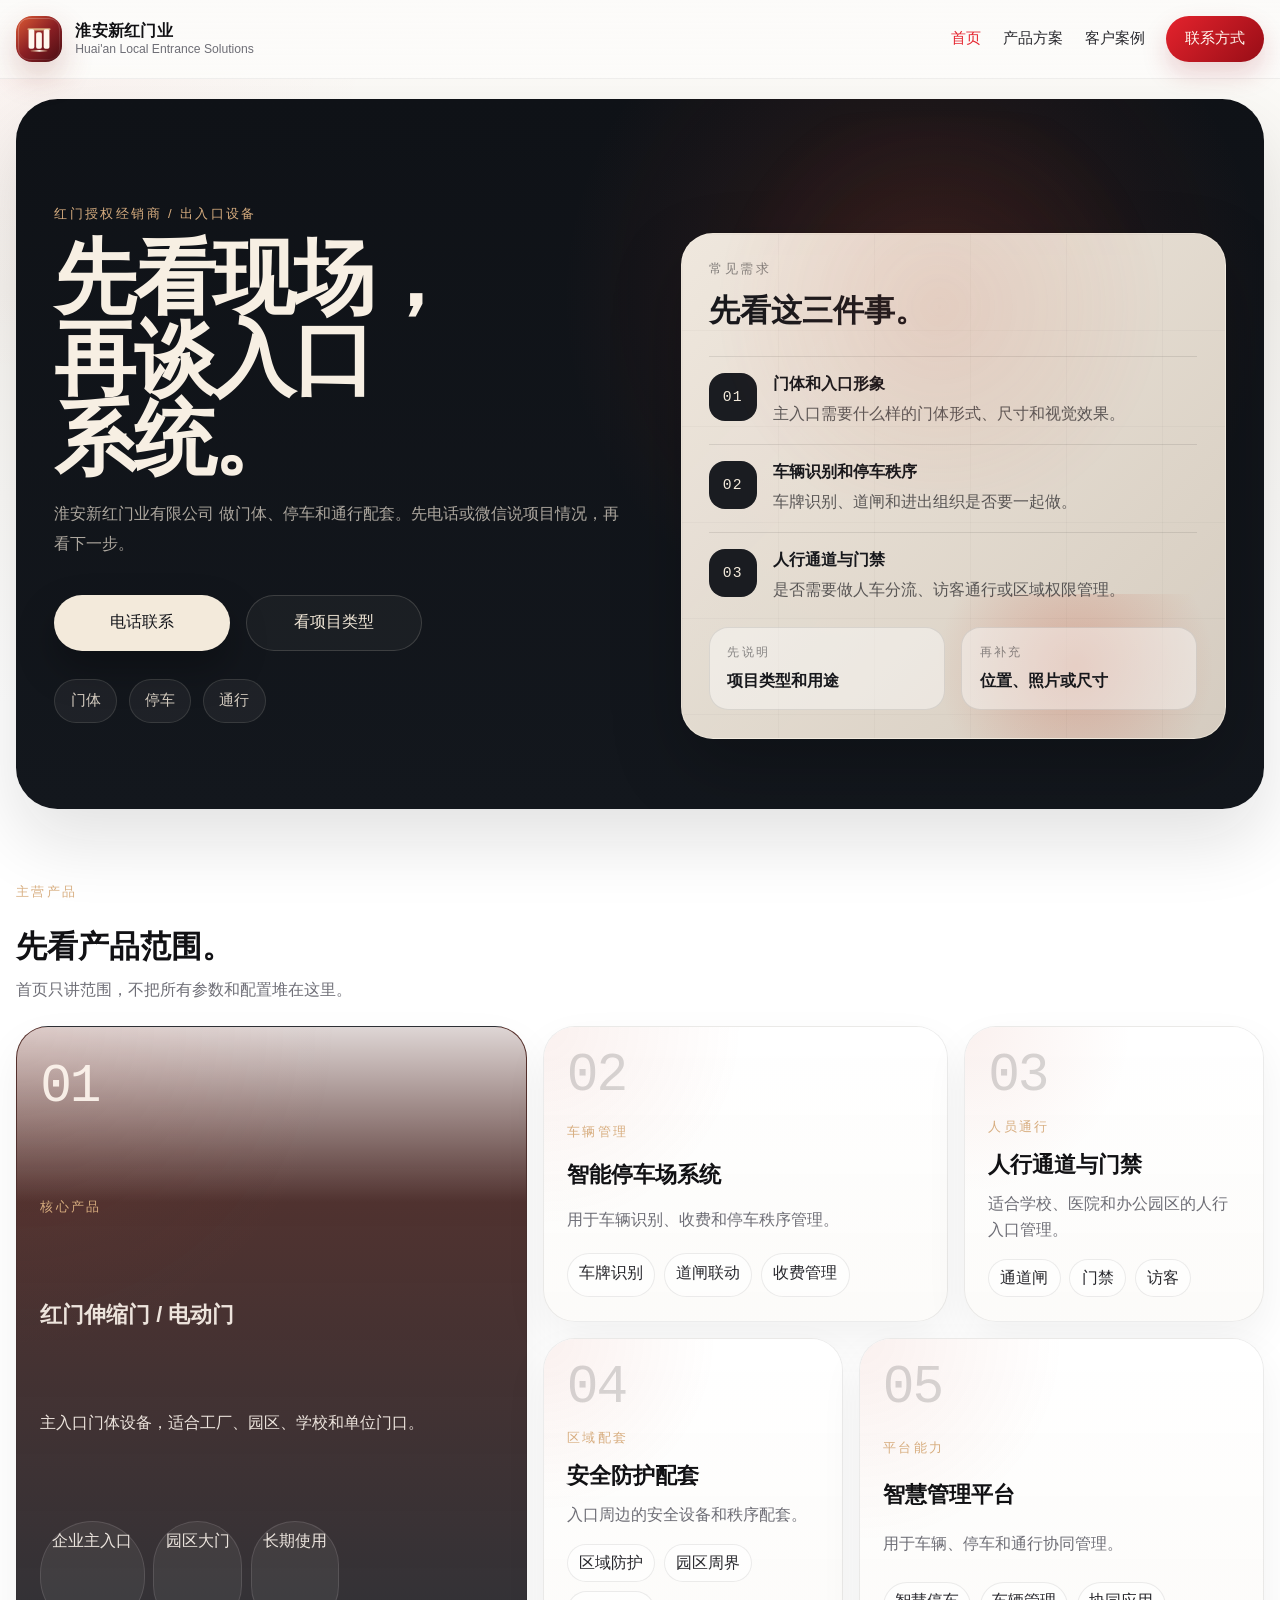
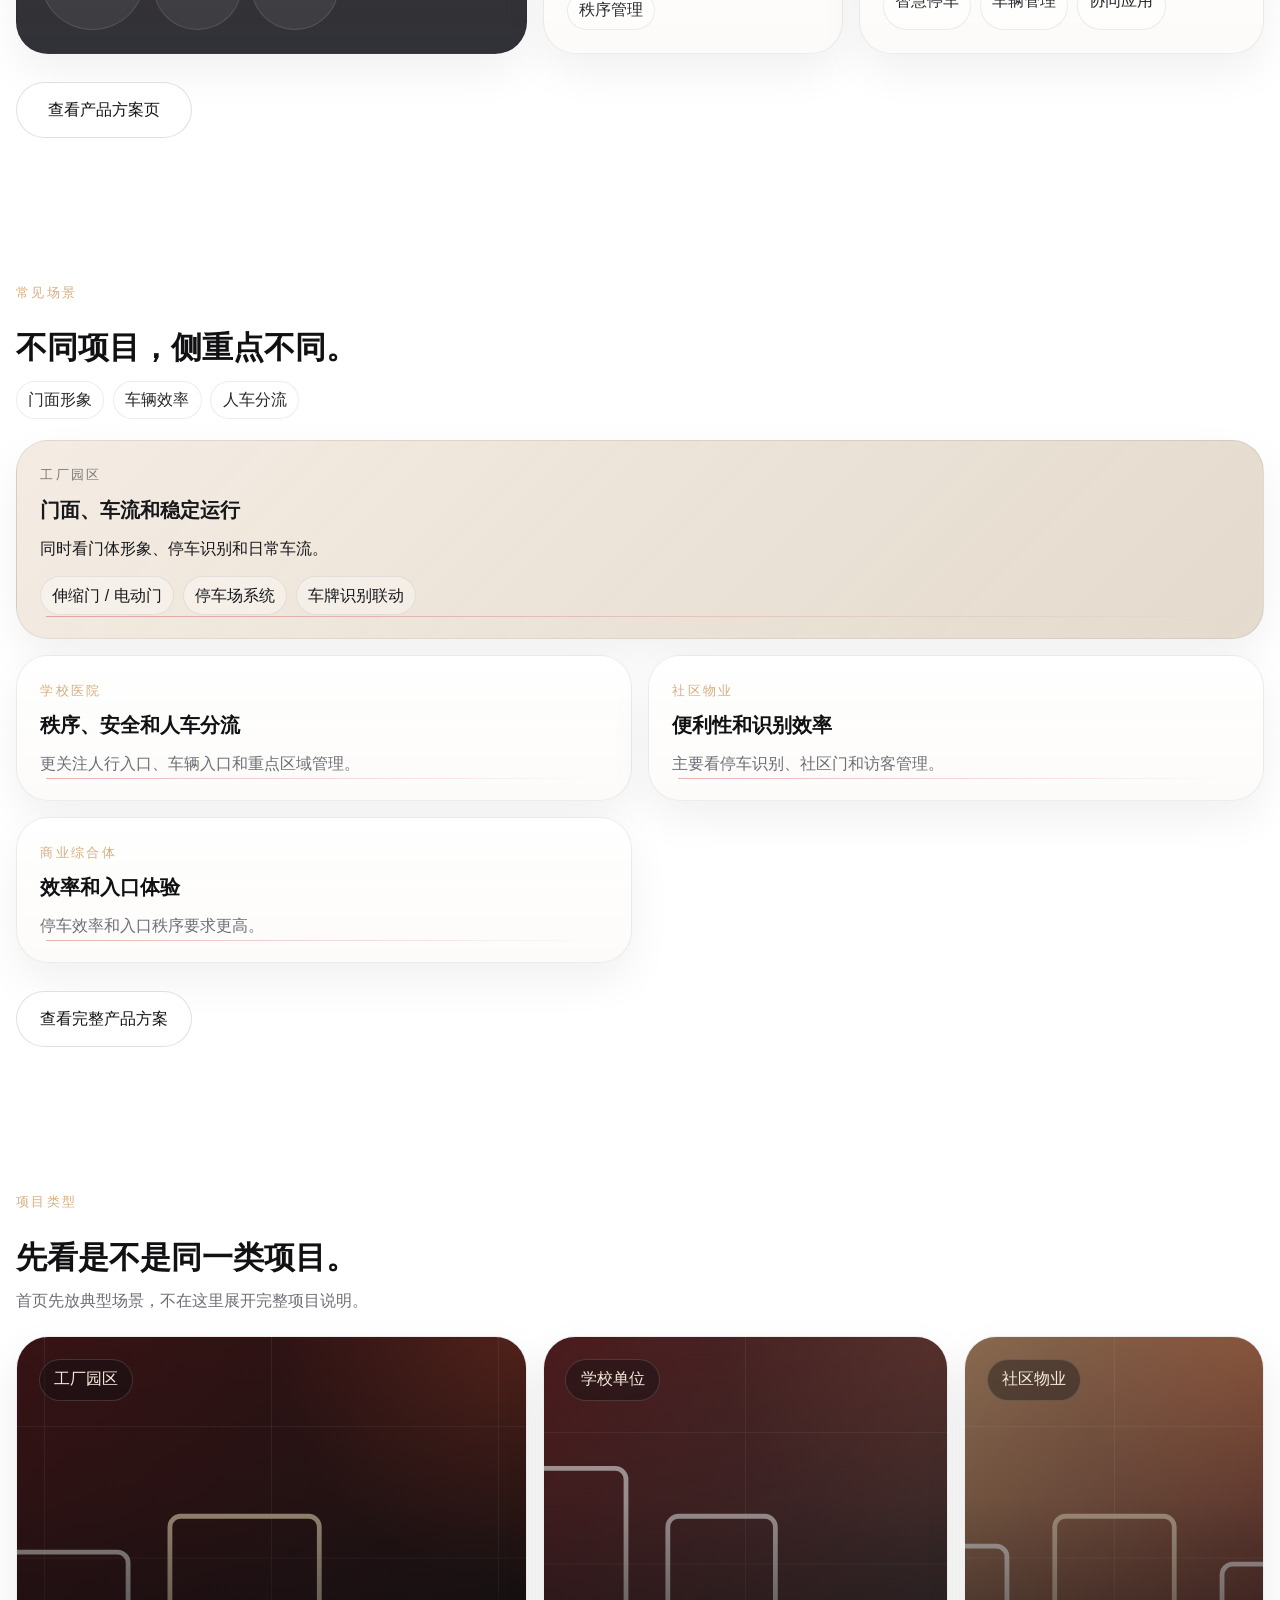
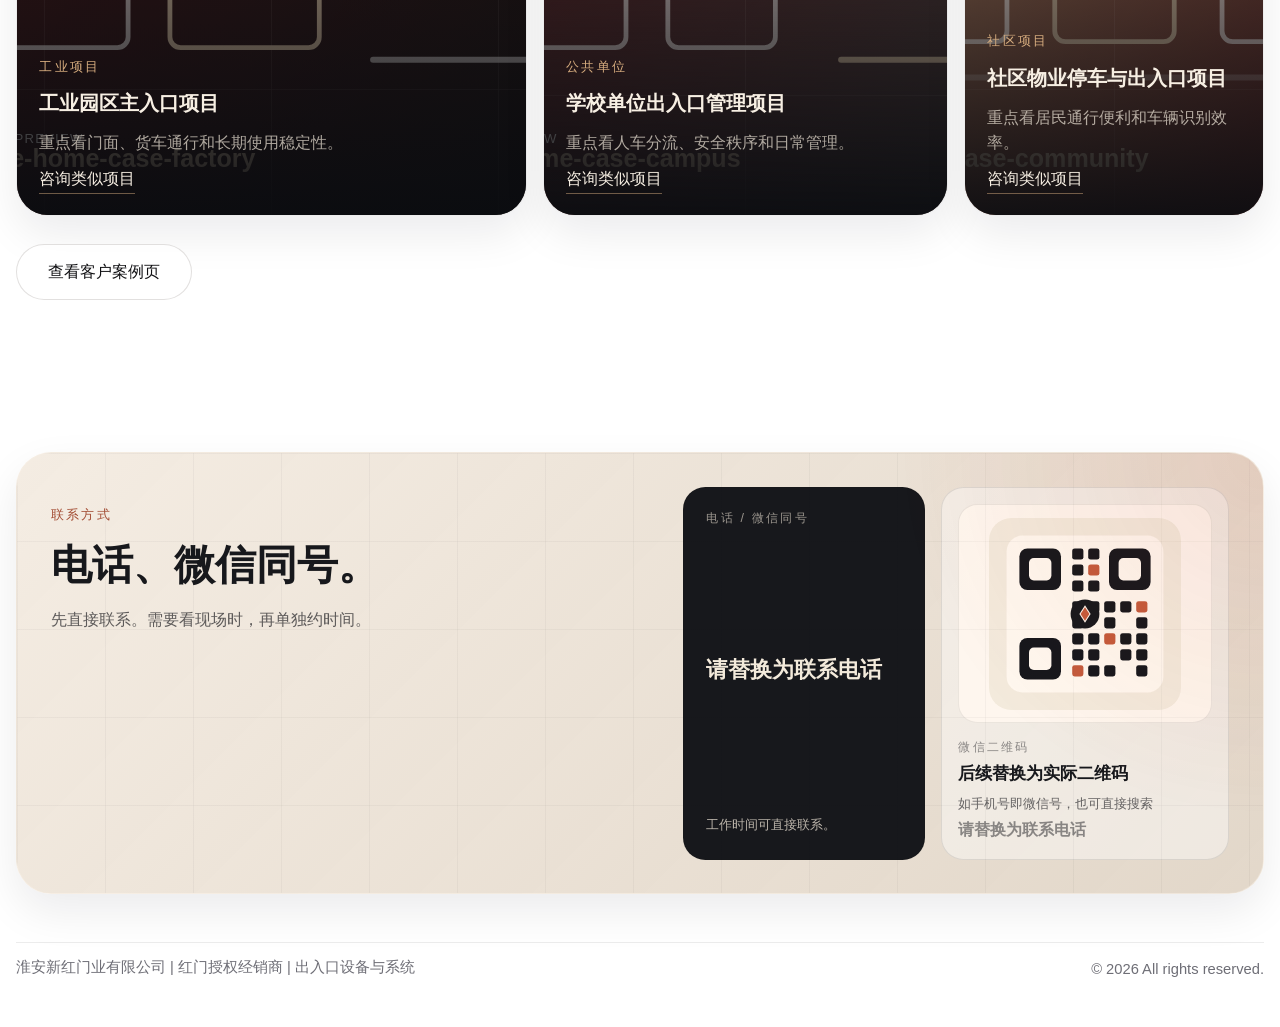
==== index.html @ 80fac8eb "feat: 初始化静态官网站点" ====
<!DOCTYPE html>
<html lang="zh-CN">
  <head>
    <meta charset="UTF-8" />
    <meta name="viewport" content="width=device-width, initial-scale=1.0" />
    <title>淮安新红门业有限公司 | 淮安本地红门出入口服务</title>
    <meta
      name="description"
      content="淮安新红门业有限公司，红门授权经销商，深耕淮安本地市场十几年，提供红门伸缩门、智能停车场、人行通道与门禁、出入口配套的勘测、安装与售后服务。"
    />
    <link rel="icon" type="image/svg+xml" href="./favicon.svg" />
    <link rel="stylesheet" href="./styles.css" />
  </head>
  <body class="page-home">
    <div class="page-shell">
      <header class="site-header">
        <div class="nav-wrap">
          <a class="brand" href="./index.html" aria-label="返回首页">
            <span class="brand-mark" aria-hidden="true"><img src="./favicon.svg" alt="" /></span>
            <span class="brand-copy">
              <strong data-field="company-short"></strong>
              <small>Huai'an Local Entrance Solutions</small>
            </span>
          </a>
          <button class="menu-toggle" type="button" aria-expanded="false" aria-controls="site-nav">
            菜单
          </button>
          <nav id="site-nav" class="site-nav" aria-label="主导航">
            <a class="is-current" href="./index.html">首页</a>
            <a href="./product-center.html">产品方案</a>
            <a href="./cases.html">客户案例</a>
            <a class="nav-cta" href="./contact.html">联系方式</a>
          </nav>
        </div>
      </header>

      <main id="top">
        <section class="home-hero section">
          <div class="home-hero-grid">
            <div class="home-hero-copy" data-reveal>
              <p class="eyebrow">红门授权经销商 / 出入口设备</p>
              <h1 class="home-title">
                <span>先看现场，</span>
                <span>再谈入口系统。</span>
              </h1>
              <p class="home-hero-text">
                <span data-field="company"></span>
                做门体、停车和通行配套。先电话或微信说项目情况，再看下一步。
              </p>
              <div class="hero-actions">
                <a class="button button-primary" data-link="hotline" href="./contact.html">电话联系</a>
                <a class="button button-secondary" href="#cases">看项目类型</a>
              </div>
              <ul class="home-tag-list" aria-label="服务标签">
                <li>门体</li>
                <li>停车</li>
                <li>通行</li>
              </ul>
            </div>
            <aside class="home-command-panel" data-reveal>
              <div class="home-panel-top">
                <p class="home-panel-label">常见需求</p>
                <h2>先看这三件事。</h2>
              </div>
              <ol class="home-track-list">
                <li>
                  <span>01</span>
                  <div>
                    <strong>门体和入口形象</strong>
                    <p>主入口需要什么样的门体形式、尺寸和视觉效果。</p>
                  </div>
                </li>
                <li>
                  <span>02</span>
                  <div>
                    <strong>车辆识别和停车秩序</strong>
                    <p>车牌识别、道闸和进出组织是否要一起做。</p>
                  </div>
                </li>
                <li>
                  <span>03</span>
                  <div>
                    <strong>人行通道与门禁</strong>
                    <p>是否需要做人车分流、访客通行或区域权限管理。</p>
                  </div>
                </li>
              </ol>
              <div class="home-panel-meta">
                <div>
                  <span>先说明</span>
                  <strong>项目类型和用途</strong>
                </div>
                <div>
                  <span>再补充</span>
                  <strong>位置、照片或尺寸</strong>
                </div>
              </div>
            </aside>
          </div>
        </section>

        <section id="products" class="section home-showcase home-products">
          <div class="home-section-heading home-section-heading-compact" data-reveal>
            <p class="eyebrow">主营产品</p>
            <h2>先看产品范围。</h2>
            <p>首页只讲范围，不把所有参数和配置堆在这里。</p>
          </div>
          <div class="home-product-grid">
            <article class="home-product-card home-product-card-featured" data-reveal>
              <p class="home-card-index">01</p>
              <p class="card-label">核心产品</p>
              <h3>红门伸缩门 / 电动门</h3>
              <p>主入口门体设备，适合工厂、园区、学校和单位门口。</p>
              <ul>
                <li>企业主入口</li>
                <li>园区大门</li>
                <li>长期使用</li>
              </ul>
            </article>
            <article class="home-product-card home-product-card-wide" data-reveal>
              <p class="home-card-index">02</p>
              <p class="card-label">车辆管理</p>
              <h3>智能停车场系统</h3>
              <p>用于车辆识别、收费和停车秩序管理。</p>
              <ul>
                <li>车牌识别</li>
                <li>道闸联动</li>
                <li>收费管理</li>
              </ul>
            </article>
            <article class="home-product-card" data-reveal>
              <p class="home-card-index">03</p>
              <p class="card-label">人员通行</p>
              <h3>人行通道与门禁</h3>
              <p>适合学校、医院和办公园区的人行入口管理。</p>
              <ul>
                <li>通道闸</li>
                <li>门禁</li>
                <li>访客</li>
              </ul>
            </article>
            <article class="home-product-card" data-reveal>
              <p class="home-card-index">04</p>
              <p class="card-label">区域配套</p>
              <h3>安全防护配套</h3>
              <p>入口周边的安全设备和秩序配套。</p>
              <ul>
                <li>区域防护</li>
                <li>园区周界</li>
                <li>秩序管理</li>
              </ul>
            </article>
            <article class="home-product-card home-product-card-wide" data-reveal>
              <p class="home-card-index">05</p>
              <p class="card-label">平台能力</p>
              <h3>智慧管理平台</h3>
              <p>用于车辆、停车和通行协同管理。</p>
              <ul>
                <li>智慧停车</li>
                <li>车辆管理</li>
                <li>协同应用</li>
              </ul>
            </article>
          </div>
          <div class="section-actions" data-reveal>
            <a class="button button-secondary" href="./product-center.html">查看产品方案页</a>
          </div>
        </section>

        <section id="solutions" class="section home-showcase home-solutions">
          <div class="home-section-heading home-section-heading-compact" data-reveal>
            <p class="eyebrow">常见场景</p>
            <h2>不同项目，侧重点不同。</h2>
            <ul class="home-focus-list home-focus-list-inline">
              <li>门面形象</li>
              <li>车辆效率</li>
              <li>人车分流</li>
            </ul>
          </div>
          <div class="home-solution-grid">
            <article class="home-solution-card home-solution-card-featured" data-reveal>
              <p class="card-label">工厂园区</p>
              <h3>门面、车流和稳定运行</h3>
              <p>同时看门体形象、停车识别和日常车流。</p>
              <ul>
                <li>伸缩门 / 电动门</li>
                <li>停车场系统</li>
                <li>车牌识别联动</li>
              </ul>
            </article>
            <article class="home-solution-card" data-reveal>
              <p class="card-label">学校医院</p>
              <h3>秩序、安全和人车分流</h3>
              <p>更关注人行入口、车辆入口和重点区域管理。</p>
            </article>
            <article class="home-solution-card" data-reveal>
              <p class="card-label">社区物业</p>
              <h3>便利性和识别效率</h3>
              <p>主要看停车识别、社区门和访客管理。</p>
            </article>
            <article class="home-solution-card" data-reveal>
              <p class="card-label">商业综合体</p>
              <h3>效率和入口体验</h3>
              <p>停车效率和入口秩序要求更高。</p>
            </article>
          </div>
          <div class="section-actions" data-reveal>
            <a class="button button-secondary" href="./product-center.html">查看完整产品方案</a>
          </div>
        </section>

        <section id="cases" class="section home-showcase home-cases">
          <div class="home-section-heading home-section-heading-compact" data-reveal>
            <p class="eyebrow">项目类型</p>
            <h2>先看是不是同一类项目。</h2>
            <p>首页先放典型场景，不在这里展开完整项目说明。</p>
          </div>
          <div class="home-case-grid">
            <article class="home-case-card home-case-card-large" data-reveal>
              <div class="home-case-visual">
                <img class="placeholder-image" src="./assets/placeholders/page-home-case-factory.svg" alt="" width="1200" height="800" loading="lazy" />
                <span>工厂园区</span>
              </div>
              <div class="home-case-body">
                <p class="card-label">工业项目</p>
                <h3>工业园区主入口项目</h3>
                <p>重点看门面、货车通行和长期使用稳定性。</p>
                <a href="#contact">咨询类似项目</a>
              </div>
            </article>
            <article class="home-case-card home-case-card-offset" data-reveal>
              <div class="home-case-visual home-case-visual-alt">
                <img class="placeholder-image" src="./assets/placeholders/page-home-case-campus.svg" alt="" width="1200" height="800" loading="lazy" />
                <span>学校单位</span>
              </div>
              <div class="home-case-body">
                <p class="card-label">公共单位</p>
                <h3>学校单位出入口管理项目</h3>
                <p>重点看人车分流、安全秩序和日常管理。</p>
                <a href="#contact">咨询类似项目</a>
              </div>
            </article>
            <article class="home-case-card" data-reveal>
              <div class="home-case-visual home-case-visual-warm">
                <img class="placeholder-image" src="./assets/placeholders/page-home-case-community.svg" alt="" width="1200" height="800" loading="lazy" />
                <span>社区物业</span>
              </div>
              <div class="home-case-body">
                <p class="card-label">社区项目</p>
                <h3>社区物业停车与出入口项目</h3>
                <p>重点看居民通行便利和车辆识别效率。</p>
                <a href="#contact">咨询类似项目</a>
              </div>
            </article>
          </div>
          <div class="section-actions" data-reveal>
            <a class="button button-secondary" href="./cases.html">查看客户案例页</a>
          </div>
        </section>

        <section id="contact" class="section home-contact">
          <div class="home-contact-panel" data-reveal>
            <div class="home-contact-copy">
              <p class="eyebrow">联系方式</p>
              <h2>电话、微信同号。</h2>
              <p>先直接联系。需要看现场时，再单独约时间。</p>
            </div>
            <div class="home-contact-direct">
              <a class="home-contact-primary" data-link="hotline" href="./contact.html">
                <span>电话 / 微信同号</span>
                <strong data-field="hotline"></strong>
                <small>工作时间可直接联系。</small>
              </a>
              <div class="home-qr-card">
                <div class="home-qr-visual">
                  <img src="./assets/placeholders/page-contact-qr.svg" alt="微信二维码占位图" width="240" height="240" loading="lazy" />
                </div>
                <div class="home-qr-copy">
                  <span>微信二维码</span>
                  <strong>后续替换为实际二维码</strong>
                  <small>如手机号即微信号，也可直接搜索 <span data-field="hotline"></span></small>
                </div>
              </div>
            </div>
          </div>
        </section>
      </main>

      <footer class="site-footer">
        <p><span data-field="company"></span> | 红门授权经销商 | 出入口设备与系统</p>
        <p>© <span data-field="year"></span> All rights reserved.</p>
      </footer>
    </div>

    <script type="module" src="./main.js"></script>
  </body>
</html>
---- styles.css ----
:root {
  --brand-900: #970d16;
  --brand-800: #bf131e;
  --brand-700: #e5232d;
  --brand-600: #ff4350;
  --copper-500: #ff4350;
  --copper-300: #ffd8dc;
  --ink-900: #111114;
  --ink-700: #28282d;
  --ink-500: #6e6e76;
  --paper-50: #fcfbf9;
  --paper-100: #f4f3f1;
  --paper-200: #ecebe8;
  --paper-300: #d8d8d3;
  --surface: rgba(255, 255, 255, 0.88);
  --surface-strong: rgba(255, 255, 255, 0.96);
  --line: rgba(17, 17, 20, 0.09);
  --line-strong: rgba(17, 17, 20, 0.16);
  --shadow-soft: 0 10px 28px rgba(17, 17, 20, 0.06);
  --shadow-panel: 0 18px 44px rgba(17, 17, 20, 0.08);
  --radius-xl: 32px;
  --radius-lg: 24px;
  --radius-md: 18px;
  --radius-sm: 12px;
  --space-2: 0.5rem;
  --space-3: 0.75rem;
  --space-4: 1rem;
  --space-5: 1.25rem;
  --space-6: 1.5rem;
  --space-8: 2rem;
  --space-10: 2.5rem;
  --space-12: 2.25rem;
  --space-14: 2.75rem;
  --space-16: 3.25rem;
  --max-width: 1200px;
  --font-display: "Songti SC", "STSong", "Noto Serif CJK SC", "Source Han Serif SC", serif;
  --font-body: "PingFang SC", "Hiragino Sans GB", "Microsoft YaHei", "Noto Sans CJK SC", sans-serif;
}

*,
*::before,
*::after {
  box-sizing: border-box;
}

html {
  scroll-behavior: smooth;
}

body {
  margin: 0;
  min-width: 320px;
  font-family: var(--font-body);
  color: var(--ink-900);
  background: #ffffff;
}

body::before {
  display: none;
}

a {
  color: inherit;
  text-decoration: none;
}

img {
  display: block;
  max-width: 100%;
}

button,
input,
textarea {
  font: inherit;
}

button {
  cursor: pointer;
}

.page-shell {
  overflow: hidden;
}

.section,
.nav-wrap,
.site-footer {
  width: min(var(--max-width), calc(100% - 2rem));
  margin: 0 auto;
}

.site-header {
  position: sticky;
  top: 0;
  z-index: 20;
  border-bottom: 1px solid rgba(17, 17, 20, 0.06);
  background: linear-gradient(180deg, rgba(252, 251, 249, 0.98), rgba(252, 251, 249, 0.92));
  backdrop-filter: blur(16px);
}

.nav-wrap {
  display: flex;
  align-items: center;
  justify-content: space-between;
  gap: var(--space-4);
  padding: 0.8rem 0;
}

.brand {
  display: inline-flex;
  align-items: center;
  gap: 0.85rem;
  min-width: 0;
}

.brand-mark {
  display: grid;
  place-items: center;
  width: 2.85rem;
  height: 2.85rem;
  flex-shrink: 0;
  border-radius: 1rem;
  overflow: hidden;
  background: transparent;
  box-shadow: 0 10px 24px rgba(151, 13, 22, 0.18);
}

.brand-mark img {
  display: block;
  width: 100%;
  height: 100%;
}

.brand-copy {
  display: flex;
  flex-direction: column;
  min-width: 0;
}

.brand-copy strong {
  font-size: 1rem;
  letter-spacing: 0.02em;
}

.brand-copy small {
  color: var(--ink-500);
  font-size: 0.76rem;
  white-space: nowrap;
}

.site-nav {
  display: flex;
  align-items: center;
  gap: 1.35rem;
}

.site-nav a {
  color: var(--ink-700);
  font-size: 0.95rem;
  transition: color 180ms ease;
}

.site-nav a.is-current {
  color: var(--brand-700);
}

.site-nav a:hover,
.site-nav a:focus-visible {
  color: var(--brand-700);
}

.nav-cta {
  padding: 0.78rem 1.18rem;
  border-radius: 999px;
  color: #fff8f2 !important;
  background: linear-gradient(135deg, var(--brand-700), var(--brand-900));
  box-shadow: 0 12px 26px rgba(151, 13, 22, 0.18);
}

.menu-toggle {
  display: none;
  border: 1px solid var(--line);
  border-radius: 999px;
  padding: 0.72rem 1rem;
  color: var(--ink-900);
  background: rgba(255, 252, 247, 0.8);
}

.hero {
  display: block;
  padding: 3.2rem 0 1.8rem;
}

.hero-copy {
  position: relative;
  padding-top: var(--space-4);
  max-width: 44rem;
}

.hero-copy::before {
  display: none;
}

.eyebrow,
.card-label {
  margin: 0 0 var(--space-4);
  color: var(--brand-700);
  font-size: 0.82rem;
  letter-spacing: 0.18em;
  text-transform: uppercase;
}

.hero h1,
.section-heading h2,
.reputation-copy h2,
.contact-copy h2 {
  margin: 0;
  font-family: var(--font-display);
  font-weight: 700;
  line-height: 1.1;
}

.hero h1 {
  max-width: 11ch;
  font-size: clamp(2.5rem, 5.2vw, 4.2rem);
}

.hero-text,
.section-heading p,
.product-card p,
.solution-card p,
.process-card p,
.trust-card p,
.case-body p,
.about-story p,
.about-point p,
.faq-panel p,
.contact-copy p {
  margin: 0;
  color: var(--ink-500);
  line-height: 1.8;
}

.hero-text {
  max-width: 42rem;
  margin-top: var(--space-4);
  font-size: 1rem;
}

.hero-actions,
.contact-actions {
  display: flex;
  flex-wrap: wrap;
  gap: var(--space-4);
  margin-top: var(--space-8);
}

.hero-meta {
  margin: var(--space-6) 0 0;
  color: var(--ink-500);
  font-size: 0.92rem;
  line-height: 1.7;
}

.button {
  display: inline-flex;
  align-items: center;
  justify-content: center;
  min-width: 11rem;
  min-height: 3.25rem;
  padding: 0.92rem 1.35rem;
  border-radius: 999px;
  border: 1px solid transparent;
  transition: transform 180ms ease, border-color 180ms ease, background-color 180ms ease, color 180ms ease;
}

.button:hover,
.button:focus-visible {
  transform: translateY(-2px);
}

.button-primary {
  color: #fff8f2;
  background: linear-gradient(135deg, var(--brand-700), var(--brand-900));
  box-shadow: 0 14px 28px rgba(151, 13, 22, 0.16);
}

.button-secondary {
  border-color: rgba(75, 64, 60, 0.16);
  background: rgba(255, 252, 247, 0.78);
}

.hero-panel,
.trust-card,
.product-card,
.solution-card,
.process-card,
.reputation,
.case-card,
.about-story,
.about-point,
.faq-list,
.contact-card {
  position: relative;
  border: 1px solid var(--line);
  border-radius: var(--radius-xl);
  background: linear-gradient(180deg, var(--surface-strong) 0%, var(--surface) 100%);
  box-shadow: var(--shadow-soft);
}

.hero-panel,
.contact-card,
.reputation {
  box-shadow: var(--shadow-panel);
}

.hero-panel {
  padding: var(--space-6);
}

.hero-panel::before,
.reputation::before,
.contact-card::before {
  content: "";
  position: absolute;
  inset: 0;
  border-radius: inherit;
  pointer-events: none;
  background:
    linear-gradient(135deg, rgba(255, 255, 255, 0.18), transparent 34%),
    radial-gradient(circle at top right, rgba(229, 35, 45, 0.1), transparent 26rem);
}

.hero-panel-head {
  display: grid;
  gap: var(--space-2);
}

.hero-panel-head strong {
  font-family: var(--font-display);
  font-size: 1.5rem;
  line-height: 1.45;
}

.phase-list {
  display: grid;
  gap: var(--space-4);
  padding: 0;
  margin: var(--space-6) 0;
  list-style: none;
}

.phase-list li,
.process-card {
  display: grid;
  grid-template-columns: 3.2rem minmax(0, 1fr);
  gap: var(--space-4);
  align-items: start;
  padding: var(--space-5);
  border: 1px solid rgba(75, 64, 60, 0.08);
  border-radius: var(--radius-lg);
  background: rgba(255, 255, 255, 0.48);
}

.phase-list span,
.process-card span {
  display: inline-flex;
  align-items: center;
  justify-content: center;
  width: 3.2rem;
  height: 3.2rem;
  border-radius: 1rem;
  color: var(--brand-700);
  font-weight: 700;
  background: linear-gradient(135deg, rgba(229, 35, 45, 0.12), rgba(229, 35, 45, 0.03));
}

.phase-list strong,
.process-card h3,
.trust-card h2,
.product-card h3,
.solution-card h3,
.case-body h3,
.about-point h3 {
  margin: 0 0 var(--space-3);
  font-size: 1.3rem;
  line-height: 1.35;
}

.phase-list p {
  margin: 0;
  color: var(--ink-500);
  line-height: 1.7;
}

.hero-panel-foot {
  display: grid;
  grid-template-columns: repeat(2, minmax(0, 1fr));
  gap: var(--space-4);
}

.hero-panel-foot div {
  padding: var(--space-4);
  border: 1px solid rgba(75, 64, 60, 0.08);
  border-radius: var(--radius-md);
  background: rgba(255, 255, 255, 0.52);
}

.hero-panel-foot span,
.reputation-metrics span,
.contact-meta span {
  display: block;
  margin-bottom: 0.45rem;
  color: var(--ink-500);
  font-size: 0.8rem;
  letter-spacing: 0.12em;
  text-transform: uppercase;
}

.hero-panel-foot strong,
.reputation-metrics strong,
.contact-meta strong {
  line-height: 1.55;
}

.trust-cards,
.product-grid,
.solution-grid,
.process-grid,
.case-grid,
.about-grid {
  display: grid;
  gap: var(--space-5);
}

.products,
.solutions,
.process,
.cases,
.about,
.faq,
.contact {
  padding: var(--space-10) 0;
}

.section-heading {
  max-width: 46rem;
  margin-bottom: var(--space-6);
}

.section-heading h2,
.reputation-copy h2,
.contact-copy h2 {
  font-size: clamp(1.8rem, 4vw, 3rem);
}

.section-heading p {
  margin-top: var(--space-4);
}

.section-actions {
  display: flex;
  flex-wrap: wrap;
  gap: var(--space-4);
  margin-top: var(--space-8);
}

.product-grid {
  grid-template-columns: repeat(6, minmax(0, 1fr));
}

.product-card {
  padding: var(--space-6);
}

.product-card-featured {
  grid-column: span 2;
  background:
    linear-gradient(160deg, rgba(229, 35, 45, 0.96), rgba(151, 13, 22, 0.9)),
    linear-gradient(180deg, var(--surface-strong) 0%, var(--surface) 100%);
  color: #fff7f0;
}

.product-card-featured .card-label,
.product-card-featured p,
.product-card-featured li {
  color: rgba(255, 247, 240, 0.86);
}

.product-card ul,
.solution-card ul {
  display: grid;
  gap: 0.75rem;
  padding: 0;
  margin: var(--space-5) 0 0;
  list-style: none;
}

.product-card li,
.solution-card li {
  padding-top: 0.75rem;
  border-top: 1px solid rgba(75, 64, 60, 0.08);
  line-height: 1.65;
}

.solution-grid {
  grid-template-columns: repeat(3, minmax(0, 1fr));
}

.solution-card {
  padding: var(--space-6);
}

.solution-card-wide {
  grid-column: span 2;
  min-height: 19rem;
}

.process-grid {
  grid-template-columns: repeat(5, minmax(0, 1fr));
}

.process-card {
  grid-template-columns: 1fr;
  padding: var(--space-5);
}

.reputation {
  display: grid;
  grid-template-columns: minmax(0, 1.15fr) minmax(320px, 0.85fr);
  gap: var(--space-8);
  padding: var(--space-6);
}

.reputation-copy p {
  margin-top: var(--space-5);
}

.reputation-metrics {
  display: grid;
  gap: var(--space-4);
}

.reputation-metrics div {
  padding: var(--space-5);
  border: 1px solid rgba(75, 64, 60, 0.08);
  border-radius: var(--radius-lg);
  background: rgba(255, 255, 255, 0.5);
}

.case-grid {
  grid-template-columns: repeat(3, minmax(0, 1fr));
}

.case-card {
  overflow: hidden;
}

.case-visual {
  position: relative;
  display: flex;
  align-items: flex-end;
  min-height: 9.5rem;
  padding: var(--space-5);
  background:
    linear-gradient(160deg, rgba(229, 35, 45, 0.88), rgba(17, 17, 20, 0.78)),
    linear-gradient(180deg, rgba(255, 255, 255, 0.04), transparent);
}

.case-visual-alt {
  background:
    linear-gradient(160deg, rgba(191, 19, 30, 0.82), rgba(40, 40, 45, 0.78)),
    linear-gradient(180deg, rgba(255, 255, 255, 0.04), transparent);
}

.case-visual-warm {
  background:
    linear-gradient(160deg, rgba(255, 67, 80, 0.86), rgba(151, 13, 22, 0.74)),
    linear-gradient(180deg, rgba(255, 255, 255, 0.04), transparent);
}

.case-visual span {
  position: relative;
  z-index: 2;
  display: inline-flex;
  align-items: center;
  justify-content: center;
  padding: 0.55rem 0.95rem;
  border: 1px solid rgba(255, 255, 255, 0.18);
  border-radius: 999px;
  color: #fff8f2;
  background: rgba(255, 255, 255, 0.08);
}

.case-visual .placeholder-image {
  z-index: 0;
}

.case-body {
  padding: var(--space-6);
}

.case-body a {
  display: inline-flex;
  margin-top: var(--space-5);
  color: var(--brand-700);
  font-weight: 600;
}

.about-grid {
  grid-template-columns: minmax(0, 1.05fr) minmax(0, 0.95fr);
}

.about-story {
  padding: var(--space-8);
}

.about-story p + p {
  margin-top: var(--space-5);
}

.about-points {
  display: grid;
  grid-template-columns: repeat(2, minmax(0, 1fr));
  gap: var(--space-5);
}

.about-point {
  padding: var(--space-6);
}

.faq-list {
  padding: 0.45rem;
}

.faq-item + .faq-item {
  border-top: 1px solid rgba(75, 64, 60, 0.08);
}

.faq-trigger {
  width: 100%;
  display: flex;
  align-items: center;
  justify-content: space-between;
  gap: var(--space-4);
  padding: 1.3rem 1.25rem;
  color: var(--ink-900);
  text-align: left;
  border: 0;
  background: transparent;
}

.faq-trigger::after {
  content: "+";
  flex-shrink: 0;
  font-size: 1.5rem;
  line-height: 1;
  color: var(--brand-700);
  transition: transform 180ms ease;
}

.faq-trigger[aria-expanded="true"]::after {
  transform: rotate(45deg);
}

.faq-panel {
  display: grid;
  grid-template-rows: 0fr;
  transition: grid-template-rows 220ms ease;
}

.faq-panel p {
  overflow: hidden;
  padding: 0 1.25rem 0;
}

.faq-item.is-open .faq-panel {
  grid-template-rows: 1fr;
}

.faq-item.is-open .faq-panel p {
  padding-bottom: 1.25rem;
}

.contact-card {
  display: grid;
  grid-template-columns: minmax(0, 1.1fr) minmax(0, 0.9fr);
  gap: var(--space-8);
  padding: var(--space-8);
}

.contact-meta {
  display: grid;
  gap: var(--space-4);
}

.contact-meta div {
  padding: var(--space-5);
  border: 1px solid rgba(75, 64, 60, 0.08);
  border-radius: var(--radius-lg);
  background: rgba(255, 255, 255, 0.5);
}

.page-hero {
  padding: 2.4rem 0 var(--space-8);
}

.page-hero-shell {
  display: grid;
  grid-template-columns: minmax(0, 1fr) auto;
  gap: var(--space-6);
  align-items: end;
  margin-bottom: var(--space-6);
}

.breadcrumbs {
  display: flex;
  flex-wrap: wrap;
  gap: 0.5rem;
  margin-bottom: var(--space-5);
  color: var(--ink-500);
  font-size: 0.88rem;
}

.breadcrumbs a {
  color: var(--brand-700);
}

.page-hero-grid,
.content-section-grid,
.story-layout,
.contact-layout {
  display: grid;
  grid-template-columns: minmax(0, 1.05fr) minmax(340px, 0.95fr);
  gap: var(--space-8);
  align-items: stretch;
}

.page-copy {
  align-self: center;
}

.page-copy-compact {
  max-width: 42rem;
}

.page-copy h1 {
  margin: 0;
  font-family: var(--font-display);
  font-size: clamp(2.2rem, 4.8vw, 3.8rem);
  line-height: 1.12;
}

.page-copy p {
  margin: var(--space-5) 0 0;
  color: var(--ink-500);
  line-height: 1.8;
}

.page-hero-actions {
  display: flex;
  flex-wrap: wrap;
  gap: 0.85rem;
  justify-content: flex-end;
}

.feature-carousel {
  position: relative;
  display: grid;
  gap: 1rem;
}

.feature-carousel-head {
  display: flex;
  align-items: center;
  justify-content: space-between;
  gap: 1rem;
}

.feature-carousel-head strong {
  font-size: 0.84rem;
  letter-spacing: 0.18em;
  text-transform: uppercase;
  color: var(--ink-500);
}

.feature-carousel-controls {
  display: inline-flex;
  align-items: center;
  gap: 0.55rem;
}

.feature-carousel-button {
  width: 2.5rem;
  height: 2.5rem;
  border: 1px solid rgba(75, 64, 60, 0.12);
  border-radius: 999px;
  color: var(--ink-900);
  background: rgba(255, 252, 247, 0.8);
}

.feature-carousel-dots {
  display: inline-flex;
  align-items: center;
  gap: 0.35rem;
}

.feature-carousel-dot {
  width: 0.55rem;
  height: 0.55rem;
  border: 0;
  border-radius: 999px;
  background: rgba(17, 17, 20, 0.14);
}

.feature-carousel-dot.is-active {
  background: var(--brand-700);
}

.feature-carousel-track {
  display: grid;
  grid-auto-flow: column;
  grid-auto-columns: minmax(0, 1fr);
  gap: 1rem;
  overflow-x: auto;
  padding-bottom: 0.35rem;
  scroll-snap-type: x mandatory;
  scrollbar-width: none;
}

.feature-carousel-track::-webkit-scrollbar {
  display: none;
}

.feature-slide {
  position: relative;
  display: grid;
  grid-template-columns: minmax(0, 1.1fr) minmax(260px, 0.9fr);
  gap: var(--space-6);
  padding: var(--space-6);
  border: 1px solid var(--line);
  border-radius: var(--radius-xl);
  background: linear-gradient(180deg, var(--surface-strong) 0%, var(--surface) 100%);
  box-shadow: var(--shadow-panel);
  scroll-snap-align: start;
}

.feature-slide-media {
  position: relative;
  overflow: hidden;
  min-height: 16rem;
  border: 1px solid var(--line);
  border-radius: calc(var(--radius-xl) - 8px);
  background:
    linear-gradient(160deg, rgba(229, 35, 45, 0.88), rgba(17, 17, 20, 0.78)),
    linear-gradient(180deg, rgba(255, 255, 255, 0.04), transparent);
}

.feature-slide-media::before {
  content: "";
  position: absolute;
  inset: 0;
  z-index: 1;
  background-image:
    linear-gradient(rgba(255, 255, 255, 0.06) 1px, transparent 1px),
    linear-gradient(90deg, rgba(255, 255, 255, 0.06) 1px, transparent 1px);
  background-size: 72px 72px;
}

.feature-slide-media .placeholder-image {
  position: absolute;
  inset: 0;
}

.feature-slide-badge {
  position: absolute;
  top: 1rem;
  left: 1rem;
  z-index: 2;
  display: inline-flex;
  align-items: center;
  padding: 0.58rem 0.85rem;
  border: 1px solid rgba(255, 255, 255, 0.18);
  border-radius: 999px;
  color: #fff8f2;
  background: rgba(14, 16, 21, 0.32);
}

.feature-slide-body {
  display: grid;
  align-content: center;
  gap: 0.9rem;
}

.feature-slide-kicker {
  margin: 0;
  color: var(--brand-700);
  font-size: 0.8rem;
  letter-spacing: 0.18em;
  text-transform: uppercase;
}

.feature-slide-body h2 {
  margin: 0;
  font-family: var(--font-display);
  font-size: clamp(1.8rem, 3vw, 2.7rem);
  line-height: 1.12;
}

.feature-slide-body p {
  margin: 0;
  color: var(--ink-500);
  line-height: 1.8;
}

.feature-slide-pills {
  display: flex;
  flex-wrap: wrap;
  gap: 0.55rem;
  padding: 0;
  margin: 0;
  list-style: none;
}

.feature-slide-pills li {
  padding: 0.5rem 0.75rem;
  border: 1px solid rgba(75, 64, 60, 0.12);
  border-radius: 999px;
  background: rgba(255, 252, 247, 0.82);
  color: var(--ink-700);
}

.feature-slide-link {
  display: inline-flex;
  width: fit-content;
  padding-bottom: 0.15rem;
  border-bottom: 1px solid rgba(191, 19, 30, 0.28);
  color: var(--brand-700);
  font-weight: 600;
}

.page-meta-list,
.tag-list,
.bullet-list,
.check-list {
  display: flex;
  flex-wrap: wrap;
  gap: 0.85rem;
  padding: 0;
  margin: var(--space-6) 0 0;
  list-style: none;
}

.page-meta-list li,
.tag-list li {
  padding: 0.7rem 1rem;
  border: 1px solid rgba(75, 64, 60, 0.12);
  border-radius: 999px;
  background: rgba(255, 252, 247, 0.7);
  color: var(--ink-700);
}

.anchor-nav {
  display: flex;
  flex-wrap: wrap;
  gap: 0.85rem;
  padding: 0 0 var(--space-10);
}

.anchor-nav a {
  padding: 0.75rem 1.05rem;
  border: 1px solid rgba(75, 64, 60, 0.12);
  border-radius: 999px;
  background: rgba(255, 252, 247, 0.7);
  color: var(--ink-700);
}

.content-section {
  padding: 0 0 var(--space-10);
}

.content-section .section-heading {
  margin-bottom: var(--space-6);
}

.content-section.reverse .content-panel {
  order: 2;
}

.content-panel,
.detail-card,
.info-card,
.story-card,
.cta-banner {
  position: relative;
  border: 1px solid var(--line);
  border-radius: var(--radius-xl);
  background: linear-gradient(180deg, var(--surface-strong) 0%, var(--surface) 100%);
  box-shadow: var(--shadow-soft);
}

.content-panel,
.story-card,
.cta-banner {
  padding: var(--space-8);
}

.content-panel h2,
.story-card h2 {
  margin: 0;
  font-family: var(--font-display);
  font-size: clamp(2rem, 4vw, 3rem);
  line-height: 1.18;
}

.content-panel p + p,
.story-card p + p {
  margin-top: var(--space-4);
}

.bullet-list,
.check-list {
  display: grid;
  gap: 0.9rem;
  margin-top: var(--space-6);
}

.bullet-list li,
.check-list li {
  position: relative;
  padding-left: 1.35rem;
  color: var(--ink-700);
  line-height: 1.7;
}

.bullet-list li::before,
.check-list li::before {
  content: "";
  position: absolute;
  top: 0.75rem;
  left: 0;
  width: 0.55rem;
  height: 0.55rem;
  border-radius: 50%;
  background: linear-gradient(135deg, var(--brand-700), var(--copper-500));
}

.detail-grid,
.info-grid,
.stat-grid {
  display: grid;
  gap: var(--space-5);
}

.detail-grid {
  grid-template-columns: repeat(3, minmax(0, 1fr));
}

.info-grid {
  grid-template-columns: repeat(2, minmax(0, 1fr));
}

.stat-grid {
  grid-template-columns: repeat(4, minmax(0, 1fr));
}

.detail-card,
.info-card {
  padding: var(--space-6);
}

.detail-card h3,
.info-card h3 {
  margin: 0 0 var(--space-3);
  font-size: 1.25rem;
}

.detail-card p,
.info-card p {
  margin: 0;
  color: var(--ink-500);
  line-height: 1.75;
}

.stat-grid .info-card strong {
  display: block;
  margin-top: 0.2rem;
  font-family: var(--font-display);
  font-size: 1.55rem;
  line-height: 1.2;
}

.media-placeholder,
.map-placeholder {
  position: relative;
  overflow: hidden;
  min-height: 17rem;
  border: 1px solid var(--line);
  border-radius: var(--radius-xl);
  background:
    linear-gradient(160deg, rgba(229, 35, 45, 0.88), rgba(17, 17, 20, 0.78)),
    linear-gradient(180deg, rgba(255, 255, 255, 0.04), transparent);
  box-shadow: var(--shadow-panel);
}

.media-placeholder::before,
.map-placeholder::before {
  content: "";
  position: absolute;
  inset: 0;
  z-index: 1;
  background-image:
    linear-gradient(rgba(255, 255, 255, 0.06) 1px, transparent 1px),
    linear-gradient(90deg, rgba(255, 255, 255, 0.06) 1px, transparent 1px);
  background-size: 72px 72px;
  opacity: 0.7;
}

.media-placeholder::after,
.map-placeholder::after {
  content: "";
  position: absolute;
  inset: 0;
  z-index: 1;
  background:
    radial-gradient(circle at top right, rgba(229, 35, 45, 0.18), transparent 32%),
    linear-gradient(180deg, rgba(255, 255, 255, 0.08), transparent 40%);
}

.placeholder-image {
  position: absolute;
  inset: 0;
  z-index: 0;
  width: 100%;
  height: 100%;
  object-fit: cover;
  filter: saturate(0.72) contrast(1.02) brightness(0.9);
}

.media-placeholder span,
.media-placeholder small,
.map-placeholder span,
.map-placeholder small {
  position: relative;
  z-index: 2;
  display: block;
  color: #fff8f2;
}

.media-placeholder span,
.map-placeholder span {
  font-family: var(--font-display);
  font-size: 1.6rem;
  line-height: 1.45;
}

.media-placeholder small,
.map-placeholder small {
  margin-top: var(--space-3);
  color: rgba(255, 248, 242, 0.78);
  line-height: 1.7;
}

.media-placeholder-inner,
.map-placeholder-inner {
  position: absolute;
  inset: auto var(--space-6) var(--space-6);
  z-index: 2;
}

.media-products {
  background:
    linear-gradient(160deg, rgba(229, 35, 45, 0.92), rgba(17, 17, 20, 0.76)),
    linear-gradient(180deg, rgba(255, 255, 255, 0.04), transparent);
}

.media-solutions {
  background:
    linear-gradient(160deg, rgba(191, 19, 30, 0.88), rgba(17, 17, 20, 0.72)),
    linear-gradient(180deg, rgba(255, 255, 255, 0.04), transparent);
}

.media-company {
  background:
    linear-gradient(160deg, rgba(255, 67, 80, 0.82), rgba(151, 13, 22, 0.74)),
    linear-gradient(180deg, rgba(255, 255, 255, 0.04), transparent);
}

.media-contact {
  background:
    linear-gradient(160deg, rgba(40, 40, 45, 0.82), rgba(191, 19, 30, 0.76)),
    linear-gradient(180deg, rgba(255, 255, 255, 0.04), transparent);
}

.media-compact {
  min-height: 13.5rem;
}

.story-layout {
  padding-bottom: var(--space-10);
}

.contact-side {
  display: grid;
  gap: var(--space-5);
}

.map-placeholder {
  min-height: 13.5rem;
}

.cta-banner {
  display: grid;
  gap: var(--space-4);
  margin-bottom: var(--space-10);
}

.cta-banner h2 {
  margin: 0;
  font-family: var(--font-display);
  font-size: clamp(1.9rem, 4vw, 3rem);
  line-height: 1.18;
}

.cta-banner p {
  margin: 0;
  color: var(--ink-500);
  line-height: 1.8;
}

.site-footer {
  display: flex;
  justify-content: space-between;
  gap: var(--space-4);
  padding: 1.5rem 0 2rem;
  color: var(--ink-500);
  font-size: 0.92rem;
}

[data-reveal] {
  opacity: 0;
  transform: translateY(22px);
  transition: opacity 420ms ease, transform 420ms ease;
}

[data-reveal].is-visible {
  opacity: 1;
  transform: translateY(0);
}

.page-home {
  position: relative;
  color: var(--ink-900);
  background:
    radial-gradient(circle at top left, rgba(229, 35, 45, 0.04), transparent 24rem),
    linear-gradient(180deg, #fdfcf9 0%, #f7f5f1 18rem, #ffffff 44rem);
}

.page-home::before,
.page-home::after {
  display: none;
}

.page-home::before {
  content: none;
}

.page-home::after {
  content: none;
}

.page-home .page-shell {
  position: relative;
  z-index: 1;
}

.page-home .section,
.page-home .nav-wrap,
.page-home .site-footer {
  width: min(1320px, calc(100% - 2rem));
}

.page-home .site-header {
  border-bottom: 1px solid rgba(17, 17, 20, 0.06);
  background: linear-gradient(180deg, rgba(252, 251, 249, 0.98), rgba(252, 251, 249, 0.92));
  backdrop-filter: blur(16px);
}

.page-home .nav-wrap {
  padding: 1rem 0;
}

.page-home .brand-mark {
  border-radius: 1rem;
  box-shadow: 0 14px 32px rgba(136, 47, 32, 0.24);
}

.page-home .brand-copy strong {
  color: var(--ink-900);
}

.page-home .brand-copy small {
  color: var(--ink-500);
}

.page-home .site-nav a {
  color: var(--ink-700);
}

.page-home .site-nav a.is-current,
.page-home .site-nav a:hover,
.page-home .site-nav a:focus-visible {
  color: var(--brand-700);
}

.page-home .nav-cta {
  color: #fff8ef !important;
  background: linear-gradient(135deg, var(--brand-700), var(--brand-900));
  box-shadow: 0 12px 26px rgba(151, 13, 22, 0.18);
}

.page-home .menu-toggle {
  color: var(--ink-900);
  border-color: var(--line);
  background: rgba(255, 252, 247, 0.8);
}

.page-home section[id] {
  scroll-margin-top: 6.5rem;
}

.home-hero {
  position: relative;
  overflow: hidden;
  margin-top: 1.25rem;
  padding: 4.4rem clamp(1.4rem, 3vw, 2.5rem);
  border-radius: 2.6rem;
  color: #efe6d7;
  background:
    radial-gradient(circle at 72% 28%, rgba(195, 71, 45, 0.16), transparent 22rem),
    linear-gradient(180deg, #0f1217 0%, #13171d 100%);
  box-shadow: 0 32px 70px rgba(17, 17, 20, 0.12);
}

.home-hero::before {
  content: "";
  position: absolute;
  top: 0.5rem;
  right: 0;
  color: rgba(255, 255, 255, 0.03);
  font-size: clamp(5rem, 14vw, 12rem);
  letter-spacing: 0.08em;
  line-height: 1;
  pointer-events: none;
}

.home-hero::after {
  content: "";
  position: absolute;
  inset: 1rem 0 auto 48%;
  height: 24rem;
  background: radial-gradient(circle, rgba(195, 71, 45, 0.2), transparent 60%);
  filter: blur(6px);
  opacity: 0.6;
  pointer-events: none;
}

.home-hero-grid {
  position: relative;
  display: grid;
  grid-template-columns: minmax(0, 1.05fr) minmax(340px, 0.95fr);
  gap: 1.5rem;
  align-items: stretch;
}

.home-hero-copy {
  position: relative;
  padding: 2.25rem 1.2rem 1rem 0;
}

.page-home .eyebrow {
  margin-bottom: 1rem;
  color: #d7ad7f;
}

.home-kicker {
  margin: 0 0 1.1rem;
  color: rgba(239, 230, 215, 0.48);
  font-size: 0.82rem;
  letter-spacing: 0.28em;
  text-transform: uppercase;
}

.home-hero h1 {
  margin: 0;
  max-width: 10.5ch;
  color: #f7efe3;
  font-family: var(--font-display);
  font-size: clamp(3rem, 6.4vw, 5.2rem);
  line-height: 0.98;
  letter-spacing: -0.03em;
  text-wrap: balance;
}

.home-title span {
  display: block;
}

.home-hero-text {
  max-width: 36rem;
  margin: 1.2rem 0 0;
  color: rgba(239, 230, 215, 0.7);
  font-size: 1rem;
  line-height: 1.85;
}

.page-home .hero-actions {
  gap: 1rem;
  margin-top: 2.25rem;
}

.page-home .button {
  min-height: 3.5rem;
  padding: 1rem 1.45rem;
}

.page-home .button-primary {
  color: #fff8f2;
  background: linear-gradient(135deg, var(--brand-700), var(--brand-900));
  box-shadow: 0 14px 28px rgba(151, 13, 22, 0.16);
}

.page-home .button-secondary {
  color: var(--ink-900);
  border-color: rgba(75, 64, 60, 0.16);
  background: rgba(255, 252, 247, 0.78);
}

.home-hero .button-primary {
  color: #14161b;
  background: #f3eadb;
  box-shadow: 0 18px 38px rgba(0, 0, 0, 0.28);
}

.home-hero .button-secondary {
  color: #f2e8d8;
  border-color: rgba(242, 232, 216, 0.16);
  background: rgba(255, 255, 255, 0.04);
}

.home-tag-list {
  display: flex;
  flex-wrap: wrap;
  gap: 0.75rem;
  padding: 0;
  margin: 1.75rem 0 0;
  list-style: none;
}

.home-tag-list li {
  padding: 0.72rem 0.95rem;
  border: 1px solid rgba(242, 232, 216, 0.12);
  border-radius: 999px;
  background: rgba(255, 255, 255, 0.05);
  color: rgba(242, 232, 216, 0.86);
  font-size: 0.94rem;
}

.home-command-panel {
  position: relative;
  overflow: hidden;
  align-self: end;
  padding: 1.7rem;
  border: 1px solid rgba(249, 241, 229, 0.52);
  border-radius: 2rem;
  color: #17181c;
  background: linear-gradient(135deg, rgba(244, 236, 226, 0.98), rgba(230, 220, 206, 0.92));
  box-shadow: 0 28px 70px rgba(0, 0, 0, 0.22);
}

.home-command-panel::before {
  content: "";
  position: absolute;
  inset: 0;
  background-image:
    linear-gradient(rgba(25, 25, 25, 0.08) 1px, transparent 1px),
    linear-gradient(90deg, rgba(25, 25, 25, 0.08) 1px, transparent 1px);
  background-size: 96px 96px;
  opacity: 0.34;
}

.home-command-panel::after {
  content: "";
  position: absolute;
  inset: auto -10% 0 35%;
  height: 9rem;
  background: radial-gradient(circle, rgba(196, 73, 45, 0.28), transparent 64%);
  pointer-events: none;
}

.home-panel-top,
.home-track-list,
.home-panel-meta {
  position: relative;
  z-index: 1;
}

.home-panel-label {
  margin: 0 0 1rem;
  color: rgba(23, 24, 28, 0.5);
  font-size: 0.8rem;
  letter-spacing: 0.22em;
  text-transform: uppercase;
}

.home-panel-top h2 {
  margin: 0;
  font-family: var(--font-display);
  font-size: clamp(1.5rem, 2.4vw, 2.1rem);
  line-height: 1.12;
}

.home-track-list {
  display: grid;
  gap: 1rem;
  padding: 0;
  margin: 1.75rem 0 0;
  list-style: none;
}

.home-track-list li {
  display: grid;
  grid-template-columns: 3rem minmax(0, 1fr);
  gap: 1rem;
  padding-top: 1rem;
  border-top: 1px solid rgba(23, 24, 28, 0.1);
}

.home-track-list span {
  display: grid;
  place-items: center;
  width: 3rem;
  height: 3rem;
  border-radius: 1rem;
  color: #f3eadb;
  font-size: 0.92rem;
  letter-spacing: 0.08em;
  background: #1a1c21;
  font-family: "SFMono-Regular", Consolas, "Liberation Mono", monospace;
}

.home-track-list strong {
  display: block;
  margin-bottom: 0.35rem;
  font-size: 1rem;
  line-height: 1.35;
}

.home-track-list p {
  margin: 0;
  color: rgba(23, 24, 28, 0.68);
  line-height: 1.72;
}

.home-panel-meta {
  display: grid;
  grid-template-columns: repeat(2, minmax(0, 1fr));
  gap: 1rem;
  margin-top: 1.5rem;
}

.home-panel-meta div {
  padding: 1rem 1.1rem;
  border: 1px solid rgba(23, 24, 28, 0.1);
  border-radius: 1.2rem;
  background: rgba(255, 255, 255, 0.42);
}

.home-panel-meta span {
  display: block;
  margin-bottom: 0.45rem;
  color: rgba(23, 24, 28, 0.48);
  font-size: 0.76rem;
  letter-spacing: 0.18em;
  text-transform: uppercase;
}

.home-panel-meta strong {
  line-height: 1.55;
}

.home-signal-band {
  display: grid;
  grid-template-columns: repeat(3, minmax(0, 1fr));
  gap: 1rem;
  margin-top: 1.5rem;
}

.home-signal-item {
  position: relative;
  padding: 1.25rem 1.4rem;
  border: 1px solid rgba(241, 232, 218, 0.1);
  border-radius: 1.6rem;
  background: rgba(255, 255, 255, 0.04);
  backdrop-filter: blur(18px);
  box-shadow: 0 16px 40px rgba(0, 0, 0, 0.14);
}

.home-signal-item::before {
  content: "";
  position: absolute;
  inset: auto 1.4rem 0.95rem;
  height: 1px;
  background: linear-gradient(90deg, rgba(215, 173, 127, 0.65), transparent);
}

.home-signal-item span {
  display: block;
  margin-bottom: 0.85rem;
  color: rgba(241, 232, 218, 0.48);
  font-size: 0.78rem;
  letter-spacing: 0.2em;
  text-transform: uppercase;
}

.home-signal-item strong {
  display: block;
  max-width: 24ch;
  color: #f4ecdf;
  font-size: 1.05rem;
  line-height: 1.55;
}

.home-showcase {
  padding: 4.5rem 0;
}

.home-section-heading {
  max-width: 46rem;
  margin-bottom: 1.75rem;
}

.home-section-heading-compact {
  display: grid;
  gap: 0.65rem;
  max-width: 34rem;
  margin-bottom: 1.35rem;
}

.home-section-heading h2 {
  margin: 0;
  color: var(--ink-900);
  font-family: var(--font-display);
  font-size: clamp(1.55rem, 2.4vw, 2.2rem);
  line-height: 1.16;
}

.home-section-heading p {
  margin: 0;
  color: var(--ink-500);
  line-height: 1.75;
}

.home-product-grid {
  display: grid;
  grid-template-columns: repeat(12, minmax(0, 1fr));
  gap: 1rem;
}

.home-product-card {
  position: relative;
  overflow: hidden;
  display: grid;
  grid-column: span 3;
  gap: 0.8rem;
  padding: 1.45rem;
  border: 1px solid rgba(17, 17, 20, 0.08);
  border-radius: 2rem;
  background: linear-gradient(180deg, rgba(255, 255, 255, 0.96), rgba(252, 251, 249, 0.98));
  box-shadow: 0 18px 44px rgba(17, 17, 20, 0.06);
}

.home-product-card::before {
  content: "";
  position: absolute;
  inset: 0;
  background:
    radial-gradient(circle at top left, rgba(195, 71, 45, 0.08), transparent 40%),
    linear-gradient(180deg, rgba(255, 255, 255, 0.8), transparent 28%);
  pointer-events: none;
}

.home-product-card > * {
  position: relative;
  z-index: 1;
}

.home-product-card-featured {
  grid-column: span 5;
  grid-row: span 2;
  padding-top: 2.1rem;
  background: linear-gradient(180deg, rgba(74, 28, 22, 0.9), rgba(14, 16, 22, 0.86));
}

.home-product-card-wide {
  grid-column: span 4;
}

.home-product-card p {
  margin: 0;
  color: var(--ink-500);
  line-height: 1.68;
}

.home-product-card .home-card-index {
  color: rgba(17, 17, 20, 0.16);
  font-size: clamp(2rem, 5vw, 3.3rem);
  line-height: 1;
  letter-spacing: -0.04em;
  font-family: "SFMono-Regular", Consolas, "Liberation Mono", monospace;
}

.home-product-card .card-label {
  color: #d7ad7f;
}

.home-product-card h3 {
  margin: 0;
  color: var(--ink-900);
  font-size: clamp(1.18rem, 1.7vw, 1.5rem);
  line-height: 1.25;
}

.home-product-card ul {
  display: flex;
  flex-wrap: wrap;
  gap: 0.55rem;
  padding: 0;
  margin: 0.1rem 0 0;
  list-style: none;
}

.home-product-card li {
  padding: 0.45rem 0.7rem;
  border: 1px solid rgba(17, 17, 20, 0.08);
  border-radius: 999px;
  background: rgba(255, 255, 255, 0.56);
  color: var(--ink-700);
  line-height: 1.4;
  white-space: nowrap;
}

.home-product-card-featured p,
.home-product-card-featured h3,
.home-product-card-featured li,
.home-product-card-featured .home-card-index {
  color: rgba(255, 247, 240, 0.9);
}

.home-product-card-featured li {
  border-color: rgba(255, 247, 240, 0.12);
  background: rgba(255, 247, 240, 0.06);
}

.home-focus-list {
  display: grid;
  gap: 0.85rem;
  padding: 0;
  margin: 1.5rem 0 0;
  list-style: none;
}

.home-focus-list-inline {
  display: flex;
  flex-wrap: wrap;
  gap: 0.55rem;
  margin-top: 0.2rem;
}

.home-focus-list li {
  position: relative;
  padding-left: 1.4rem;
  color: var(--ink-700);
  line-height: 1.72;
}

.home-focus-list-inline li {
  padding: 0.45rem 0.7rem;
  border: 1px solid rgba(17, 17, 20, 0.08);
  border-radius: 999px;
  background: rgba(255, 255, 255, 0.8);
  line-height: 1.35;
}

.home-focus-list li::before {
  content: "";
  position: absolute;
  top: 0.78rem;
  left: 0;
  width: 0.55rem;
  height: 0.55rem;
  border-radius: 50%;
  background: #d7ad7f;
  box-shadow: 0 0 0 6px rgba(215, 173, 127, 0.12);
}

.home-focus-list-inline li::before {
  display: none;
}

.home-solution-grid {
  display: grid;
  grid-template-columns: repeat(2, minmax(0, 1fr));
  gap: 1rem;
}

.home-solution-card {
  position: relative;
  overflow: hidden;
  display: grid;
  gap: 0.7rem;
  padding: 1.45rem;
  border: 1px solid rgba(17, 17, 20, 0.08);
  border-radius: 2rem;
  background: linear-gradient(180deg, rgba(255, 255, 255, 0.96), rgba(252, 251, 249, 0.98));
  box-shadow: 0 18px 44px rgba(17, 17, 20, 0.06);
}

.home-solution-card::before {
  content: "";
  position: absolute;
  inset: auto 1.8rem 1.35rem;
  height: 1px;
  background: linear-gradient(90deg, rgba(191, 19, 30, 0.32), transparent);
}

.home-solution-card > * {
  position: relative;
  z-index: 1;
}

.home-solution-card-featured {
  grid-column: span 2;
  color: #17181c;
  background: linear-gradient(135deg, rgba(244, 236, 226, 0.98), rgba(225, 214, 200, 0.9));
}

.home-solution-card .card-label {
  color: #d7ad7f;
}

.home-solution-card-featured .card-label {
  color: rgba(23, 24, 28, 0.54);
}

.home-solution-card h3 {
  margin: 0;
  color: var(--ink-900);
  font-size: 1.22rem;
  line-height: 1.32;
}

.home-solution-card p {
  margin: 0;
  color: var(--ink-500);
  line-height: 1.7;
}

.home-solution-card ul {
  display: flex;
  flex-wrap: wrap;
  gap: 0.55rem;
  padding: 0;
  margin: 0.2rem 0 0;
  list-style: none;
}

.home-solution-card li {
  padding: 0.45rem 0.7rem;
  border: 1px solid rgba(17, 17, 20, 0.08);
  border-radius: 999px;
  background: rgba(255, 255, 255, 0.56);
  color: var(--ink-700);
  line-height: 1.4;
  white-space: nowrap;
}

.home-solution-card-featured h3,
.home-solution-card-featured p,
.home-solution-card-featured li {
  color: #17181c;
}

.home-solution-card-featured li {
  border-color: rgba(23, 24, 28, 0.08);
  background: rgba(255, 255, 255, 0.34);
}

.home-case-grid {
  display: grid;
  grid-template-columns: repeat(12, minmax(0, 1fr));
  gap: 1rem;
  align-items: end;
}

.home-case-card {
  grid-column: span 3;
  position: relative;
  overflow: hidden;
  min-height: 30rem;
  border: 1px solid rgba(17, 17, 20, 0.08);
  border-radius: 2rem;
  background: #ffffff;
  box-shadow: 0 18px 44px rgba(17, 17, 20, 0.08);
}

.home-case-card-large {
  grid-column: span 5;
}

.home-case-card-offset {
  grid-column: span 4;
  transform: translateY(2.5rem);
}

.home-case-visual {
  position: absolute;
  inset: 0;
  background: linear-gradient(180deg, rgba(255, 255, 255, 0.04), transparent);
}

.home-case-visual::after {
  content: "";
  position: absolute;
  inset: 0;
  background:
    linear-gradient(180deg, rgba(10, 12, 16, 0.06) 0%, rgba(10, 12, 16, 0.22) 34%, rgba(10, 12, 16, 0.94) 100%),
    radial-gradient(circle at top right, rgba(195, 71, 45, 0.3), transparent 36%);
}

.home-case-visual-alt::after {
  background:
    linear-gradient(180deg, rgba(10, 12, 16, 0.06) 0%, rgba(10, 12, 16, 0.2) 34%, rgba(10, 12, 16, 0.94) 100%),
    radial-gradient(circle at top right, rgba(143, 71, 54, 0.28), transparent 36%);
}

.home-case-visual-warm::after {
  background:
    linear-gradient(180deg, rgba(10, 12, 16, 0.06) 0%, rgba(10, 12, 16, 0.18) 34%, rgba(10, 12, 16, 0.92) 100%),
    radial-gradient(circle at top right, rgba(212, 122, 71, 0.26), transparent 36%);
}

.home-case-visual span {
  position: absolute;
  top: 1.35rem;
  left: 1.35rem;
  z-index: 2;
  display: inline-flex;
  align-items: center;
  padding: 0.6rem 0.9rem;
  border: 1px solid rgba(241, 232, 218, 0.16);
  border-radius: 999px;
  color: #f5ecde;
  background: rgba(12, 14, 19, 0.38);
}

.home-case-body {
  position: absolute;
  inset: auto 1.4rem 1.35rem;
  z-index: 2;
  display: grid;
  gap: 0.85rem;
}

.home-case-body h3 {
  margin: 0;
  color: #f7efe3;
  font-size: 1.28rem;
  line-height: 1.28;
}

.home-case-body p {
  margin: 0;
  color: rgba(241, 232, 218, 0.7);
  line-height: 1.6;
}

.page-home .home-case-body .card-label {
  margin-bottom: 0;
  color: #d7ad7f;
}

.home-case-body a {
  display: inline-flex;
  width: fit-content;
  padding-bottom: 0.15rem;
  border-bottom: 1px solid rgba(215, 173, 127, 0.48);
  color: #f7efe3;
}

.home-contact {
  padding: 5rem 0 3rem;
}

.home-contact-panel {
  position: relative;
  overflow: hidden;
  display: grid;
  grid-template-columns: minmax(0, 1.06fr) minmax(0, 0.94fr);
  gap: 1rem;
  padding: 2.1rem;
  border: 1px solid rgba(249, 241, 229, 0.48);
  border-radius: 2.2rem;
  color: #17181c;
  background: linear-gradient(135deg, rgba(244, 236, 226, 0.98), rgba(224, 212, 197, 0.92));
  box-shadow: 0 18px 44px rgba(17, 17, 20, 0.08);
}

.home-contact-panel::before {
  content: "";
  position: absolute;
  inset: 0;
  opacity: 0.6;
  pointer-events: none;
  background:
    radial-gradient(circle at top right, rgba(195, 71, 45, 0.18), transparent 28%),
    linear-gradient(90deg, rgba(23, 24, 28, 0.06) 1px, transparent 1px),
    linear-gradient(rgba(23, 24, 28, 0.06) 1px, transparent 1px);
  background-size: auto, 88px 88px, 88px 88px;
}

.home-contact-copy,
.home-contact-meta {
  position: relative;
  z-index: 1;
}

.page-home .home-contact .eyebrow {
  color: #a34d34;
}

.home-contact-copy h2 {
  margin: 0;
  font-family: var(--font-display);
  font-size: clamp(1.8rem, 3.2vw, 2.8rem);
  line-height: 1.12;
}

.home-contact-copy p {
  margin: 1rem 0 0;
  color: rgba(23, 24, 28, 0.68);
  line-height: 1.82;
}

.page-home .home-contact .button-primary {
  color: #f3eadb;
  background: #17181c;
}

.page-home .home-contact .button-secondary {
  color: #17181c;
  border-color: rgba(23, 24, 28, 0.16);
  background: rgba(255, 255, 255, 0.42);
}

.home-contact-direct {
  display: grid;
  grid-template-columns: minmax(0, 1fr) 18rem;
  gap: 1rem;
  align-content: start;
}

.home-contact-primary,
.home-qr-card {
  border: 1px solid rgba(23, 24, 28, 0.1);
  border-radius: 1.4rem;
}

.home-contact-primary {
  display: grid;
  gap: 0.85rem;
  align-content: space-between;
  padding: 1.4rem;
  color: #f3eadb;
  background: #17181c;
}

.home-contact-primary span {
  display: block;
  color: rgba(243, 234, 219, 0.6);
  font-size: 0.78rem;
  letter-spacing: 0.18em;
  text-transform: uppercase;
}

.home-contact-primary strong {
  font-family: var(--font-display);
  font-size: clamp(1.8rem, 2.6vw, 2.4rem);
  line-height: 1.05;
}

.home-contact-primary small {
  color: rgba(243, 234, 219, 0.74);
  line-height: 1.72;
}

.home-qr-card {
  display: grid;
  gap: 0.95rem;
  padding: 1rem;
  background: rgba(255, 255, 255, 0.42);
}

.home-qr-visual {
  display: grid;
  place-items: center;
  padding: 0.8rem;
  border: 1px solid rgba(23, 24, 28, 0.08);
  border-radius: 1.2rem;
  background: rgba(255, 248, 239, 0.9);
}

.home-qr-visual img {
  width: 100%;
  max-width: 12rem;
  height: auto;
}

.home-qr-copy span {
  display: block;
  color: rgba(23, 24, 28, 0.48);
  font-size: 0.76rem;
  letter-spacing: 0.18em;
  text-transform: uppercase;
}

.home-qr-copy strong {
  display: block;
  margin-top: 0.35rem;
  font-size: 1.08rem;
  line-height: 1.42;
}

.home-qr-copy small {
  display: block;
  margin-top: 0.45rem;
  color: rgba(23, 24, 28, 0.64);
  line-height: 1.7;
}

.home-contact-meta {
  display: grid;
  grid-template-columns: repeat(2, minmax(0, 1fr));
  gap: 1rem;
  align-content: start;
}

.home-contact-meta div {
  padding: 1.1rem 1.15rem;
  border: 1px solid rgba(23, 24, 28, 0.1);
  border-radius: 1.3rem;
  background: rgba(255, 255, 255, 0.38);
}

.home-contact-meta span {
  display: block;
  margin-bottom: 0.45rem;
  color: rgba(23, 24, 28, 0.48);
  font-size: 0.78rem;
  letter-spacing: 0.18em;
  text-transform: uppercase;
}

.home-contact-meta strong {
  color: #17181c;
  line-height: 1.6;
  word-break: break-word;
}

.contact-qr-panel {
  display: grid;
  gap: 1rem;
  justify-items: center;
  align-content: center;
  padding: var(--space-8);
  border: 1px solid var(--line);
  border-radius: var(--radius-xl);
  background: linear-gradient(180deg, var(--surface-strong) 0%, var(--surface) 100%);
  box-shadow: var(--shadow-panel);
}

.contact-qr-visual {
  display: grid;
  place-items: center;
  width: min(100%, 18rem);
  aspect-ratio: 1;
  padding: 1rem;
  border: 1px solid rgba(75, 64, 60, 0.08);
  border-radius: var(--radius-lg);
  background: rgba(255, 252, 247, 0.88);
}

.contact-qr-visual img {
  width: 100%;
  height: auto;
}

.contact-qr-copy {
  max-width: 18rem;
  text-align: center;
}

.contact-qr-copy span {
  display: block;
  color: var(--ink-500);
  font-size: 0.8rem;
  letter-spacing: 0.18em;
  text-transform: uppercase;
}

.contact-qr-copy strong {
  display: block;
  margin-top: 0.4rem;
  font-family: var(--font-display);
  font-size: 1.4rem;
  line-height: 1.38;
}

.contact-qr-copy small {
  display: block;
  margin-top: 0.5rem;
  color: var(--ink-500);
  line-height: 1.76;
}

.contact-direct-layout {
  display: grid;
  grid-template-columns: minmax(0, 0.95fr) minmax(0, 1.05fr);
  gap: var(--space-5);
  padding-bottom: var(--space-10);
}

.contact-direct-card,
.contact-direct-aside {
  position: relative;
  border: 1px solid var(--line);
  border-radius: var(--radius-xl);
  box-shadow: var(--shadow-soft);
}

.contact-direct-card {
  display: grid;
  gap: var(--space-4);
  align-content: start;
  padding: var(--space-8);
  color: #fff8f2;
  background:
    linear-gradient(160deg, rgba(229, 35, 45, 0.92), rgba(17, 17, 20, 0.84)),
    linear-gradient(180deg, rgba(255, 255, 255, 0.04), transparent);
  box-shadow: var(--shadow-panel);
}

.contact-direct-card span {
  display: block;
  color: rgba(255, 248, 242, 0.72);
  font-size: 0.82rem;
  letter-spacing: 0.18em;
  text-transform: uppercase;
}

.contact-direct-card strong {
  font-family: var(--font-display);
  font-size: clamp(1.9rem, 3.2vw, 2.8rem);
  line-height: 1.05;
}

.is-placeholder-text {
  color: inherit;
}

.home-contact-primary .is-placeholder-text,
.contact-direct-card .is-placeholder-text {
  font-family: var(--font-body);
  font-size: 1.35rem;
  font-weight: 600;
  line-height: 1.5;
  letter-spacing: 0;
}

.home-qr-copy .is-placeholder-text,
.contact-qr-copy .is-placeholder-text,
.contact-direct-aside .is-placeholder-text {
  font-family: var(--font-body);
  font-size: 1rem;
  font-weight: 600;
  line-height: 1.7;
  letter-spacing: 0;
}

.contact-direct-card small {
  color: rgba(255, 248, 242, 0.82);
  line-height: 1.8;
}

.contact-direct-aside {
  display: grid;
  grid-template-columns: repeat(3, minmax(0, 1fr));
  gap: var(--space-4);
  padding: var(--space-5);
  background: linear-gradient(180deg, var(--surface-strong) 0%, var(--surface) 100%);
}

.contact-direct-aside div {
  padding: var(--space-5);
  border: 1px solid rgba(75, 64, 60, 0.08);
  border-radius: var(--radius-lg);
  background: rgba(255, 255, 255, 0.5);
}

.contact-direct-aside span {
  display: block;
  margin-bottom: 0.45rem;
  color: var(--ink-500);
  font-size: 0.78rem;
  letter-spacing: 0.18em;
  text-transform: uppercase;
}

.contact-direct-aside strong {
  line-height: 1.6;
  word-break: break-word;
}

.page-home .section-actions {
  margin-top: 1.75rem;
}

.page-home .site-footer {
  align-items: flex-end;
  padding: 0 0 2.2rem;
  border-top: 1px solid rgba(17, 17, 20, 0.08);
  color: var(--ink-500);
}

.page-home .section-actions .button-secondary {
  background: rgba(255, 255, 255, 0.8);
}

.home-product-grid > [data-reveal]:nth-child(2),
.home-solution-grid > [data-reveal]:nth-child(2),
.home-case-grid > [data-reveal]:nth-child(2) {
  transition-delay: 60ms;
}

.home-product-grid > [data-reveal]:nth-child(3),
.home-solution-grid > [data-reveal]:nth-child(3),
.home-case-grid > [data-reveal]:nth-child(3) {
  transition-delay: 120ms;
}

.home-product-grid > [data-reveal]:nth-child(4),
.home-solution-grid > [data-reveal]:nth-child(4) {
  transition-delay: 180ms;
}

.home-product-grid > [data-reveal]:nth-child(5) {
  transition-delay: 240ms;
}

@media (max-width: 1080px) {
  .reputation,
  .contact-card,
  .about-grid,
  .page-hero-grid,
  .feature-slide,
  .content-section-grid,
  .story-layout,
  .contact-layout {
    grid-template-columns: 1fr;
  }

  .product-grid {
    grid-template-columns: repeat(2, minmax(0, 1fr));
  }

  .product-card-featured {
    grid-column: span 2;
  }

  .solution-grid,
  .case-grid,
  .detail-grid,
  .stat-grid {
    grid-template-columns: repeat(2, minmax(0, 1fr));
  }

  .solution-card-wide {
    grid-column: span 2;
  }

  .process-grid {
    grid-template-columns: repeat(3, minmax(0, 1fr));
  }

  .page-home .section,
  .page-home .nav-wrap,
  .page-home .site-footer {
    width: min(100%, calc(100% - 1.5rem));
  }

  .home-hero-grid,
  .home-contact-panel {
    grid-template-columns: 1fr;
  }

  .home-signal-band {
    grid-template-columns: 1fr;
  }

  .home-product-grid {
    grid-template-columns: repeat(2, minmax(0, 1fr));
  }

  .home-product-card,
  .home-product-card-featured,
  .home-product-card-wide {
    grid-column: auto;
    grid-row: auto;
  }

  .home-case-grid {
    grid-template-columns: repeat(2, minmax(0, 1fr));
    align-items: stretch;
  }

  .home-case-card,
  .home-case-card-large,
  .home-case-card-offset {
    grid-column: auto;
    min-height: 26rem;
    transform: none;
  }

  .home-contact-direct,
  .contact-direct-layout,
  .contact-direct-aside {
    grid-template-columns: 1fr;
  }

  .page-hero-shell {
    grid-template-columns: 1fr;
    align-items: start;
  }

  .page-hero-actions {
    justify-content: flex-start;
  }
}

@media (max-width: 780px) {
  .nav-wrap {
    gap: 0.75rem;
    padding: 0.72rem 0;
  }

  .brand {
    gap: 0.7rem;
  }

  .brand-mark {
    width: 2.55rem;
    height: 2.55rem;
    border-radius: 0.85rem;
  }

  .brand-copy strong {
    font-size: 0.96rem;
  }

  .brand-copy small {
    font-size: 0.68rem;
    letter-spacing: 0.02em;
  }

  .menu-toggle {
    display: inline-flex;
    align-items: center;
    justify-content: center;
    flex-shrink: 0;
  }

  .site-nav {
    position: absolute;
    top: calc(100% + 0.55rem);
    right: 1rem;
    width: min(18rem, calc(100vw - 2rem));
    flex-direction: column;
    align-items: stretch;
    padding: 1rem;
    border: 1px solid var(--line);
    border-radius: var(--radius-lg);
    background: rgba(255, 252, 247, 0.98);
    box-shadow: var(--shadow-panel);
    opacity: 0;
    pointer-events: none;
    transform: translateY(-10px);
    transition: opacity 180ms ease, transform 180ms ease;
  }

  .site-nav.is-open {
    opacity: 1;
    pointer-events: auto;
    transform: translateY(0);
  }

  .site-nav a {
    padding: 0.3rem 0;
  }

  .nav-cta {
    text-align: center;
  }

  .hero,
  .product-grid,
  .solution-grid,
  .process-grid,
  .case-grid,
  .detail-grid,
  .info-grid,
  .stat-grid,
  .about-points,
  .site-footer {
    grid-template-columns: 1fr;
    display: grid;
  }

  .product-card-featured,
  .solution-card-wide {
    grid-column: auto;
  }

  .hero {
    padding-top: 2.2rem;
  }

  .hero-copy::before {
    font-size: 1.1rem;
    letter-spacing: 0.18em;
    white-space: normal;
    max-width: 18rem;
    line-height: 1.4;
  }

  .hero h1 {
    max-width: none;
    font-size: clamp(2.5rem, 11vw, 3.7rem);
  }

  .hero-panel-foot,
  .contact-card {
    grid-template-columns: 1fr;
  }

  .site-footer {
    gap: 0.4rem;
  }

  .page-home .site-nav {
    background: rgba(255, 252, 247, 0.98);
    border-color: var(--line);
  }

  .page-home .site-nav a {
    color: var(--ink-700);
  }

  .page-hero {
    padding-top: 1.8rem;
  }

  .page-hero-shell {
    gap: 1rem;
    margin-bottom: 1rem;
  }

  .page-copy-compact h1 {
    font-size: clamp(1.95rem, 9vw, 2.8rem);
  }

  .page-copy-compact p {
    margin-top: 0.8rem;
    font-size: 0.96rem;
    line-height: 1.72;
  }

  .page-hero-actions {
    display: grid;
    grid-template-columns: 1fr 1fr;
    width: 100%;
  }

  .page-hero-actions .button {
    min-width: 0;
    width: 100%;
  }

  .feature-carousel-head {
    align-items: center;
  }

  .feature-carousel-controls {
    display: none;
  }

  .feature-carousel-track {
    display: flex;
    gap: 0.8rem;
    overflow-x: auto;
    padding-bottom: 0.2rem;
    scroll-snap-type: x proximity;
  }

  .feature-slide {
    flex: 0 0 86vw;
    width: 86vw;
    min-width: 86vw;
    gap: 1rem;
    padding: 1rem;
    border-radius: 1.6rem;
  }

  .feature-slide-media {
    min-height: 11rem;
    border-radius: 1.2rem;
  }

  .feature-slide-body h2 {
    font-size: 1.55rem;
  }

  .feature-slide-body p {
    font-size: 0.94rem;
    line-height: 1.68;
  }

  .feature-slide-pills {
    flex-wrap: nowrap;
    overflow-x: auto;
    scrollbar-width: none;
  }

  .feature-slide-pills::-webkit-scrollbar {
    display: none;
  }

  .feature-slide-pills li {
    white-space: nowrap;
  }

  .home-hero {
    margin-top: 0.9rem;
    padding: 1.2rem 1rem 1rem;
    border-radius: 2rem;
  }

  .home-hero::before {
    top: 0;
    font-size: clamp(3.8rem, 21vw, 6.8rem);
  }

  .home-hero-grid {
    gap: 0.9rem;
  }

  .home-hero-copy {
    padding: 0.2rem 0 0;
  }

  .home-hero h1 {
    max-width: 8.4ch;
    font-size: clamp(2.1rem, 8.8vw, 3rem);
    line-height: 1.03;
    letter-spacing: -0.02em;
  }

  .home-hero-text {
    max-width: none;
    font-size: 0.98rem;
    line-height: 1.82;
  }

  .home-hero .hero-actions {
    display: grid;
    grid-template-columns: 1fr;
    gap: 0.7rem;
  }

  .home-hero .button {
    min-width: 0;
    width: 100%;
    padding-inline: 0.85rem;
  }

  .home-tag-list {
    gap: 0.55rem;
    margin-top: 1.4rem;
    flex-wrap: nowrap;
    overflow-x: auto;
    padding-bottom: 0.15rem;
    scrollbar-width: none;
  }

  .home-tag-list li {
    padding: 0.62rem 0.82rem;
    font-size: 0.88rem;
    white-space: nowrap;
  }

  .home-tag-list::-webkit-scrollbar {
    display: none;
  }

  .home-command-panel,
  .home-contact-panel,
  .home-product-card,
  .home-solution-card,
  .home-case-card {
    border-radius: 1.6rem;
  }

  .home-command-panel {
    padding: 1.3rem;
  }

  .home-panel-top h2 {
    font-size: 1.55rem;
  }

  .home-track-list li {
    grid-template-columns: 2.75rem minmax(0, 1fr);
    gap: 0.85rem;
  }

  .home-track-list span {
    width: 2.75rem;
    height: 2.75rem;
    border-radius: 0.9rem;
    font-size: 0.85rem;
  }

  .home-track-list strong {
    font-size: 0.98rem;
  }

  .home-section-heading h2 {
    font-size: clamp(1.7rem, 8vw, 2.4rem);
  }

  .home-case-body h3,
  .home-product-card h3,
  .home-solution-card h3 {
    font-size: 1.3rem;
  }

  .home-showcase {
    padding: 3.2rem 0;
  }

  .home-section-heading,
  .home-section-heading-compact {
    max-width: none;
    margin-bottom: 1rem;
  }

  .home-section-heading p,
  .home-contact-copy p {
    font-size: 0.95rem;
  }

  .home-product-grid,
  .home-solution-grid,
  .home-case-grid {
    display: flex;
    gap: 0.8rem;
    overflow-x: auto;
    padding: 0.15rem 0 0.4rem;
    scroll-snap-type: x proximity;
    scrollbar-width: none;
  }

  .home-product-grid::-webkit-scrollbar,
  .home-solution-grid::-webkit-scrollbar,
  .home-case-grid::-webkit-scrollbar {
    display: none;
  }

  .home-product-card,
  .home-product-card-featured,
  .home-product-card-wide,
  .home-solution-card,
  .home-solution-card-featured,
  .home-case-card,
  .home-case-card-large,
  .home-case-card-offset {
    flex: 0 0 84vw;
    width: 84vw;
    min-width: 84vw;
    scroll-snap-align: start;
  }

  .home-product-card,
  .home-product-card-featured,
  .home-product-card-wide {
    min-height: 0;
  }

  .home-product-card p,
  .home-solution-card p,
  .home-case-body p {
    font-size: 0.95rem;
  }

  .home-product-card ul,
  .home-solution-card ul,
  .home-focus-list-inline {
    flex-wrap: nowrap;
    overflow-x: auto;
    padding-bottom: 0.1rem;
    scrollbar-width: none;
  }

  .home-product-card ul::-webkit-scrollbar,
  .home-solution-card ul::-webkit-scrollbar,
  .home-focus-list-inline::-webkit-scrollbar {
    display: none;
  }

  .home-product-card li,
  .home-solution-card li,
  .home-focus-list-inline li {
    white-space: nowrap;
  }

  .home-case-grid {
    align-items: stretch;
  }

  .home-case-card,
  .home-case-card-large,
  .home-case-card-offset {
    min-height: 22rem;
    transform: none;
  }

  .home-contact {
    padding: 3.4rem 0 2rem;
  }

  .home-contact-panel {
    padding: 1.2rem;
    gap: 0.85rem;
  }

  .home-contact-copy h2 {
    font-size: 1.7rem;
  }

  .home-contact-primary,
  .home-qr-card {
    border-radius: 1.15rem;
  }

  .home-contact-primary strong {
    font-size: 1.4rem;
    line-height: 1.3;
  }

  .home-qr-visual {
    padding: 0.65rem;
  }

  .home-panel-meta,
  .home-product-grid,
  .home-solution-grid,
  .home-case-grid,
  .home-contact-direct,
  .home-contact-meta,
  .contact-direct-aside {
    grid-template-columns: 1fr;
  }

  .home-focus-list-inline,
  .home-product-card ul,
  .home-solution-card ul {
    gap: 0.5rem;
  }

  .home-solution-card-featured {
    grid-column: auto;
  }

  .home-case-card {
    min-height: 24rem;
  }

  .page-home .site-footer {
    align-items: start;
  }

  [data-reveal] {
    opacity: 1;
    transform: none;
    transition: none;
  }
}

@media (max-width: 520px) {
  .page-home .section,
  .page-home .nav-wrap,
  .page-home .site-footer,
  .section,
  .nav-wrap,
  .site-footer {
    width: min(100%, calc(100% - 1rem));
  }

  .brand-copy small {
    display: none;
  }

  .home-hero h1 {
    max-width: 7.5ch;
    font-size: clamp(1.95rem, 9.6vw, 2.7rem);
  }

  .home-product-card,
  .home-product-card-featured,
  .home-product-card-wide,
  .home-solution-card,
  .home-solution-card-featured,
  .home-case-card,
  .home-case-card-large,
  .home-case-card-offset {
    flex-basis: 88vw;
    width: 88vw;
    min-width: 88vw;
  }
}

@media (prefers-reduced-motion: reduce) {
  html {
    scroll-behavior: auto;
  }

  *,
  *::before,
  *::after {
    animation-duration: 0.01ms !important;
    animation-iteration-count: 1 !important;
    transition-duration: 0.01ms !important;
  }

  [data-reveal] {
    opacity: 1;
    transform: none;
  }
}
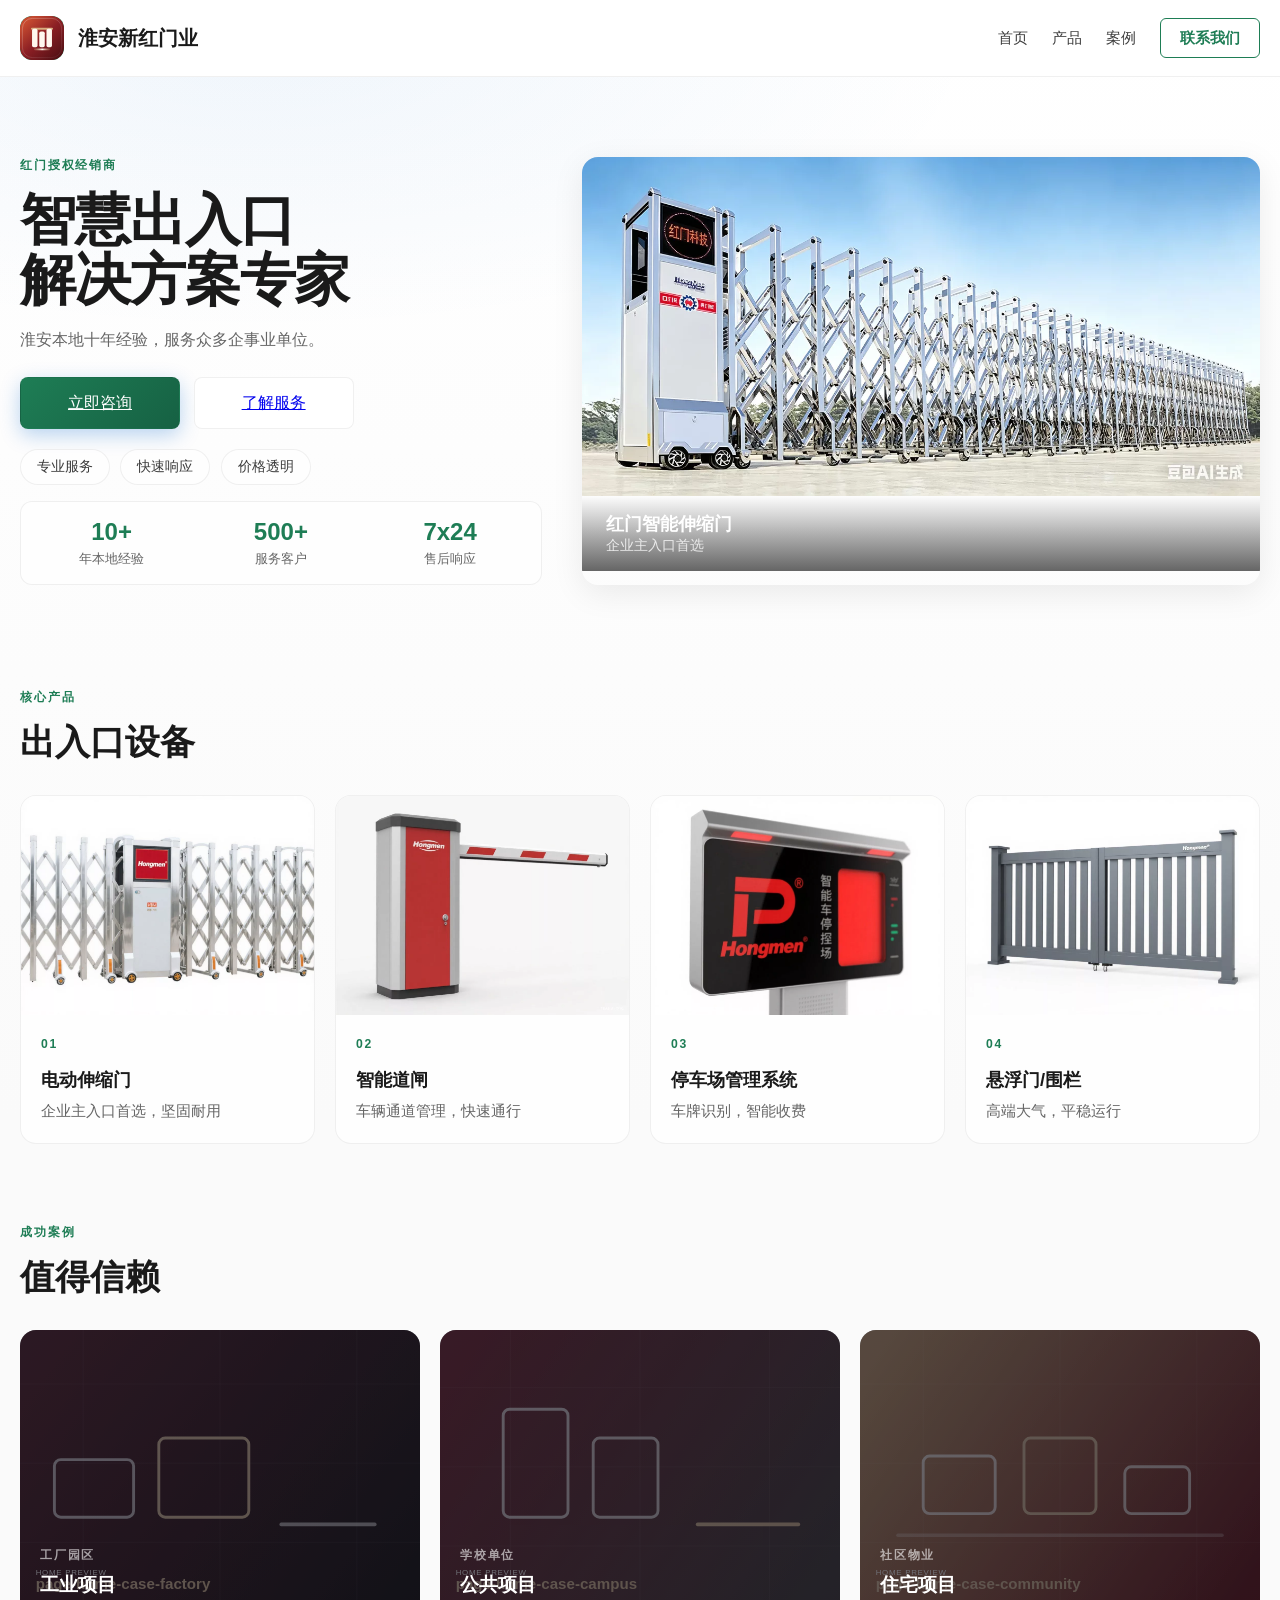
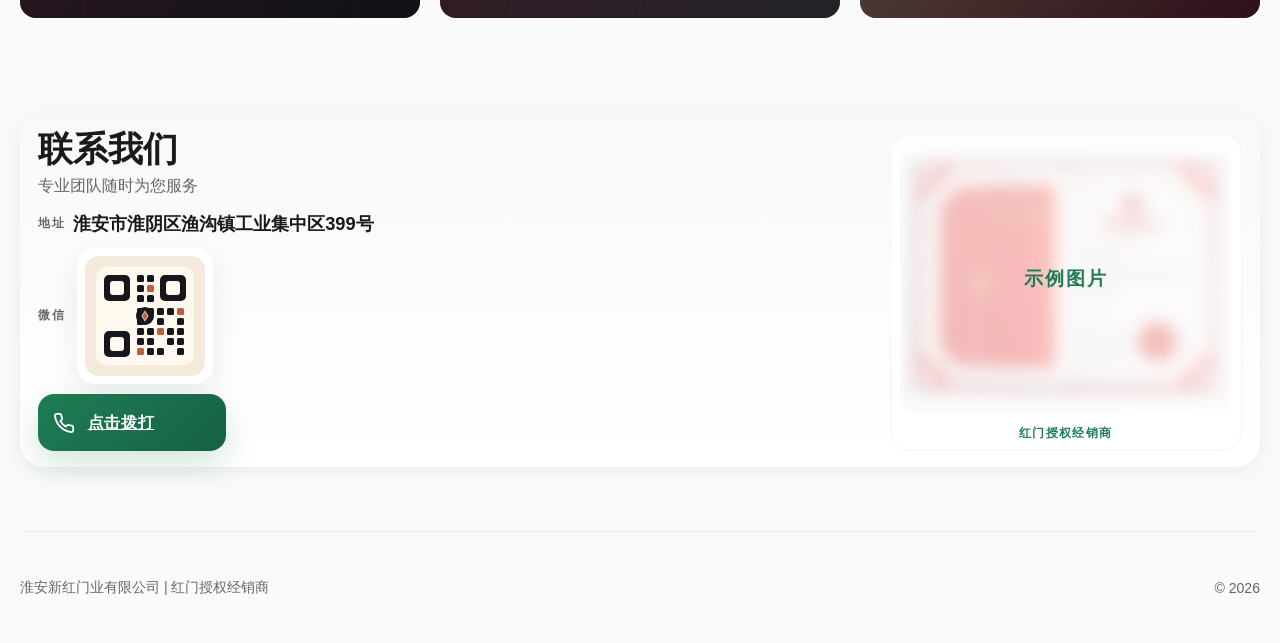
==== commit 0b0bcce6: "Refine single-page site assets and SEO" ====
--- a/index.html
+++ b/index.html
@@ -3,33 +3,79 @@
   <head>
     <meta charset="UTF-8" />
     <meta name="viewport" content="width=device-width, initial-scale=1.0" />
-    <title>淮安新红门业有限公司 | 淮安本地红门出入口服务</title>
+    <title>淮安新红门业有限公司 | 红门伸缩门_智能道闸_停车场管理系统</title>
     <meta
       name="description"
-      content="淮安新红门业有限公司，红门授权经销商，深耕淮安本地市场十几年，提供红门伸缩门、智能停车场、人行通道与门禁、出入口配套的勘测、安装与售后服务。"
-    />
+      content="淮安新红门业有限公司，红门授权经销商，专业提供红门电动伸缩门、智能道闸、停车场管理系统、门禁通道等出入口设备销售、安装与售后服务。"
+    />
+    <meta
+      name="keywords"
+      content="淮安新红门业,红门,红门授权经销商,红门伸缩门,电动伸缩门,电动门,智能道闸,停车场管理系统,车牌识别,门禁系统,人行通道,悬浮门,围栏,出入口设备,淮安电动门,淮安道闸,淮安停车场系统"
+    />
+    <meta name="robots" content="index, follow" />
+    <meta name="author" content="淮安新红门业有限公司" />
+    <link rel="canonical" href="https://www.xinhongmen.com/" />
+    <meta property="og:locale" content="zh_CN" />
+    <meta property="og:type" content="website" />
+    <meta property="og:site_name" content="淮安新红门业有限公司" />
+    <meta property="og:title" content="淮安新红门业有限公司 | 红门伸缩门_智能道闸_停车场管理系统" />
+    <meta
+      property="og:description"
+      content="红门授权经销商，提供红门电动伸缩门、智能道闸、停车场管理系统、门禁通道等出入口设备销售、安装与售后服务。"
+    />
+    <meta property="og:url" content="https://www.xinhongmen.com/" />
+    <meta property="og:image" content="https://www.xinhongmen.com/assets/hongmen1280x640.webp" />
+    <meta property="og:image:alt" content="红门智能伸缩门展示图" />
+    <meta name="twitter:card" content="summary_large_image" />
+    <meta name="twitter:title" content="淮安新红门业有限公司 | 红门伸缩门_智能道闸_停车场管理系统" />
+    <meta
+      name="twitter:description"
+      content="红门授权经销商，提供红门电动伸缩门、智能道闸、停车场管理系统、门禁通道等出入口设备销售、安装与售后服务。"
+    />
+    <meta name="twitter:image" content="https://www.xinhongmen.com/assets/hongmen1280x640.webp" />
     <link rel="icon" type="image/svg+xml" href="./favicon.svg" />
     <link rel="stylesheet" href="./styles.css" />
+    <script type="application/ld+json">
+      {
+        "@context": "https://schema.org",
+        "@type": "LocalBusiness",
+        "name": "淮安新红门业有限公司",
+        "url": "https://www.xinhongmen.com/",
+        "image": "https://www.xinhongmen.com/assets/hongmen1280x640.webp",
+        "description": "红门授权经销商，提供红门电动伸缩门、智能道闸、停车场管理系统、门禁通道等出入口设备销售、安装与售后服务。",
+        "telephone": "+86-13122006501",
+        "address": {
+          "@type": "PostalAddress",
+          "streetAddress": "淮安市淮阴区渔沟镇工业集中区399号",
+          "addressLocality": "淮安",
+          "addressRegion": "江苏",
+          "addressCountry": "CN"
+        },
+        "areaServed": "淮安市区及周边县区项目",
+        "brand": {
+          "@type": "Brand",
+          "name": "红门"
+        },
+        "keywords": "红门伸缩门,电动伸缩门,智能道闸,停车场管理系统,车牌识别,门禁系统,出入口设备"
+      }
+    </script>
   </head>
   <body class="page-home">
     <div class="page-shell">
       <header class="site-header">
         <div class="nav-wrap">
-          <a class="brand" href="./index.html" aria-label="返回首页">
+          <a class="brand" href="#top" aria-label="返回首页">
             <span class="brand-mark" aria-hidden="true"><img src="./favicon.svg" alt="" /></span>
             <span class="brand-copy">
               <strong data-field="company-short"></strong>
-              <small>Huai'an Local Entrance Solutions</small>
             </span>
           </a>
-          <button class="menu-toggle" type="button" aria-expanded="false" aria-controls="site-nav">
-            菜单
-          </button>
+          <button class="menu-toggle" type="button" aria-expanded="false" aria-controls="site-nav">菜单</button>
           <nav id="site-nav" class="site-nav" aria-label="主导航">
-            <a class="is-current" href="./index.html">首页</a>
-            <a href="./product-center.html">产品方案</a>
-            <a href="./cases.html">客户案例</a>
-            <a class="nav-cta" href="./contact.html">联系方式</a>
+            <a class="is-current" href="#top">首页</a>
+            <a href="#products">产品</a>
+            <a href="#cases">案例</a>
+            <a class="nav-cta" href="#contact">联系我们</a>
           </nav>
         </div>
       </header>
@@ -38,257 +84,168 @@
         <section class="home-hero section">
           <div class="home-hero-grid">
             <div class="home-hero-copy" data-reveal>
-              <p class="eyebrow">红门授权经销商 / 出入口设备</p>
-              <h1 class="home-title">
-                <span>先看现场，</span>
-                <span>再谈入口系统。</span>
-              </h1>
-              <p class="home-hero-text">
-                <span data-field="company"></span>
-                做门体、停车和通行配套。先电话或微信说项目情况，再看下一步。
-              </p>
+              <p class="eyebrow">红门授权经销商</p>
+              <h1 class="home-title">智慧出入口<br/>解决方案专家</h1>
+              <p class="home-hero-text">淮安本地十年经验，服务众多企事业单位。</p>
               <div class="hero-actions">
-                <a class="button button-primary" data-link="hotline" href="./contact.html">电话联系</a>
-                <a class="button button-secondary" href="#cases">看项目类型</a>
-              </div>
-              <ul class="home-tag-list" aria-label="服务标签">
-                <li>门体</li>
-                <li>停车</li>
-                <li>通行</li>
-              </ul>
+                <a class="button button-primary" href="#contact">立即咨询</a>
+                <a class="button button-secondary" href="#products">了解服务</a>
+              </div>
+              <div class="home-badges">
+                <span>专业服务</span>
+                <span>快速响应</span>
+                <span>价格透明</span>
+              </div>
+              <div class="home-hero-stats-inline">
+                <div class="stat-item">
+                  <strong>10+</strong>
+                  <span>年本地经验</span>
+                </div>
+                <div class="stat-item">
+                  <strong>500+</strong>
+                  <span>服务客户</span>
+                </div>
+                <div class="stat-item">
+                  <strong>7x24</strong>
+                  <span>售后响应</span>
+                </div>
+              </div>
             </div>
-            <aside class="home-command-panel" data-reveal>
-              <div class="home-panel-top">
-                <p class="home-panel-label">常见需求</p>
-                <h2>先看这三件事。</h2>
-              </div>
-              <ol class="home-track-list">
-                <li>
-                  <span>01</span>
-                  <div>
-                    <strong>门体和入口形象</strong>
-                    <p>主入口需要什么样的门体形式、尺寸和视觉效果。</p>
-                  </div>
-                </li>
-                <li>
-                  <span>02</span>
-                  <div>
-                    <strong>车辆识别和停车秩序</strong>
-                    <p>车牌识别、道闸和进出组织是否要一起做。</p>
-                  </div>
-                </li>
-                <li>
-                  <span>03</span>
-                  <div>
-                    <strong>人行通道与门禁</strong>
-                    <p>是否需要做人车分流、访客通行或区域权限管理。</p>
-                  </div>
-                </li>
-              </ol>
-              <div class="home-panel-meta">
-                <div>
-                  <span>先说明</span>
-                  <strong>项目类型和用途</strong>
-                </div>
-                <div>
-                  <span>再补充</span>
-                  <strong>位置、照片或尺寸</strong>
-                </div>
+            <aside class="home-hero-visual" data-reveal>
+              <img src="./assets/hongmen1280x640.webp" alt="红门智能伸缩门" width="1280" height="640" loading="lazy" />
+              <div class="hero-product-label">
+                <span>红门智能伸缩门</span>
+                <small>企业主入口首选</small>
               </div>
             </aside>
           </div>
         </section>
 
-        <section id="products" class="section home-showcase home-products">
-          <div class="home-section-heading home-section-heading-compact" data-reveal>
-            <p class="eyebrow">主营产品</p>
-            <h2>先看产品范围。</h2>
-            <p>首页只讲范围，不把所有参数和配置堆在这里。</p>
+        <section id="products" class="home-showcase section">
+          <div class="home-section-heading" data-reveal>
+            <p class="eyebrow">核心产品</p>
+            <h2>出入口设备</h2>
           </div>
           <div class="home-product-grid">
-            <article class="home-product-card home-product-card-featured" data-reveal>
-              <p class="home-card-index">01</p>
-              <p class="card-label">核心产品</p>
-              <h3>红门伸缩门 / 电动门</h3>
-              <p>主入口门体设备，适合工厂、园区、学校和单位门口。</p>
-              <ul>
-                <li>企业主入口</li>
-                <li>园区大门</li>
-                <li>长期使用</li>
-              </ul>
-            </article>
-            <article class="home-product-card home-product-card-wide" data-reveal>
-              <p class="home-card-index">02</p>
-              <p class="card-label">车辆管理</p>
-              <h3>智能停车场系统</h3>
-              <p>用于车辆识别、收费和停车秩序管理。</p>
-              <ul>
-                <li>车牌识别</li>
-                <li>道闸联动</li>
-                <li>收费管理</li>
-              </ul>
-            </article>
-            <article class="home-product-card" data-reveal>
-              <p class="home-card-index">03</p>
-              <p class="card-label">人员通行</p>
-              <h3>人行通道与门禁</h3>
-              <p>适合学校、医院和办公园区的人行入口管理。</p>
-              <ul>
-                <li>通道闸</li>
-                <li>门禁</li>
-                <li>访客</li>
-              </ul>
-            </article>
-            <article class="home-product-card" data-reveal>
-              <p class="home-card-index">04</p>
-              <p class="card-label">区域配套</p>
-              <h3>安全防护配套</h3>
-              <p>入口周边的安全设备和秩序配套。</p>
-              <ul>
-                <li>区域防护</li>
-                <li>园区周界</li>
-                <li>秩序管理</li>
-              </ul>
-            </article>
-            <article class="home-product-card home-product-card-wide" data-reveal>
-              <p class="home-card-index">05</p>
-              <p class="card-label">平台能力</p>
-              <h3>智慧管理平台</h3>
-              <p>用于车辆、停车和通行协同管理。</p>
-              <ul>
-                <li>智慧停车</li>
-                <li>车辆管理</li>
-                <li>协同应用</li>
-              </ul>
-            </article>
-          </div>
-          <div class="section-actions" data-reveal>
-            <a class="button button-secondary" href="./product-center.html">查看产品方案页</a>
-          </div>
-        </section>
-
-        <section id="solutions" class="section home-showcase home-solutions">
-          <div class="home-section-heading home-section-heading-compact" data-reveal>
-            <p class="eyebrow">常见场景</p>
-            <h2>不同项目，侧重点不同。</h2>
-            <ul class="home-focus-list home-focus-list-inline">
-              <li>门面形象</li>
-              <li>车辆效率</li>
-              <li>人车分流</li>
-            </ul>
-          </div>
-          <div class="home-solution-grid">
-            <article class="home-solution-card home-solution-card-featured" data-reveal>
-              <p class="card-label">工厂园区</p>
-              <h3>门面、车流和稳定运行</h3>
-              <p>同时看门体形象、停车识别和日常车流。</p>
-              <ul>
-                <li>伸缩门 / 电动门</li>
-                <li>停车场系统</li>
-                <li>车牌识别联动</li>
-              </ul>
-            </article>
-            <article class="home-solution-card" data-reveal>
-              <p class="card-label">学校医院</p>
-              <h3>秩序、安全和人车分流</h3>
-              <p>更关注人行入口、车辆入口和重点区域管理。</p>
-            </article>
-            <article class="home-solution-card" data-reveal>
-              <p class="card-label">社区物业</p>
-              <h3>便利性和识别效率</h3>
-              <p>主要看停车识别、社区门和访客管理。</p>
-            </article>
-            <article class="home-solution-card" data-reveal>
-              <p class="card-label">商业综合体</p>
-              <h3>效率和入口体验</h3>
-              <p>停车效率和入口秩序要求更高。</p>
-            </article>
-          </div>
-          <div class="section-actions" data-reveal>
-            <a class="button button-secondary" href="./product-center.html">查看完整产品方案</a>
-          </div>
-        </section>
-
-        <section id="cases" class="section home-showcase home-cases">
-          <div class="home-section-heading home-section-heading-compact" data-reveal>
-            <p class="eyebrow">项目类型</p>
-            <h2>先看是不是同一类项目。</h2>
-            <p>首页先放典型场景，不在这里展开完整项目说明。</p>
+            <article class="home-product-card" data-reveal>
+              <div class="product-card-image">
+                <img src="./assets/generated/product-gate.webp" alt="电动伸缩门" loading="lazy" />
+              </div>
+              <div class="home-product-card-content">
+                <p class="card-label">01</p>
+                <h3>电动伸缩门</h3>
+                <p>企业主入口首选，坚固耐用</p>
+              </div>
+            </article>
+            <article class="home-product-card" data-reveal>
+              <div class="product-card-image">
+                <img src="./assets/generated/product-barrier.webp" alt="智能道闸" loading="lazy" />
+              </div>
+              <div class="home-product-card-content">
+                <p class="card-label">02</p>
+                <h3>智能道闸</h3>
+                <p>车辆通道管理，快速通行</p>
+              </div>
+            </article>
+            <article class="home-product-card" data-reveal>
+              <div class="product-card-image">
+                <img src="./assets/generated/product-parking-system.webp" alt="停车场管理系统" loading="lazy" />
+              </div>
+              <div class="home-product-card-content">
+                <p class="card-label">03</p>
+                <h3>停车场管理系统</h3>
+                <p>车牌识别，智能收费</p>
+              </div>
+            </article>
+            <article class="home-product-card" data-reveal>
+              <div class="product-card-image">
+                <img src="./assets/generated/product-sliding-gate.webp" alt="悬浮门/围栏" loading="lazy" />
+              </div>
+              <div class="home-product-card-content">
+                <p class="card-label">04</p>
+                <h3>悬浮门/围栏</h3>
+                <p>高端大气，平稳运行</p>
+              </div>
+            </article>
+          </div>
+        </section>
+
+        <section id="cases" class="home-showcase section">
+          <div class="home-section-heading" data-reveal>
+            <p class="eyebrow">成功案例</p>
+            <h2>值得信赖</h2>
           </div>
           <div class="home-case-grid">
-            <article class="home-case-card home-case-card-large" data-reveal>
+            <article class="home-case-card" data-reveal>
               <div class="home-case-visual">
-                <img class="placeholder-image" src="./assets/placeholders/page-home-case-factory.svg" alt="" width="1200" height="800" loading="lazy" />
+                <img src="./assets/placeholders/page-home-case-factory.svg" alt="" width="1200" height="800" loading="lazy" />
+              </div>
+              <div class="home-case-body">
                 <span>工厂园区</span>
+                <h3>工业项目</h3>
+              </div>
+            </article>
+            <article class="home-case-card" data-reveal>
+              <div class="home-case-visual">
+                <img src="./assets/placeholders/page-home-case-campus.svg" alt="" width="1200" height="800" loading="lazy" />
               </div>
               <div class="home-case-body">
-                <p class="card-label">工业项目</p>
-                <h3>工业园区主入口项目</h3>
-                <p>重点看门面、货车通行和长期使用稳定性。</p>
-                <a href="#contact">咨询类似项目</a>
-              </div>
-            </article>
-            <article class="home-case-card home-case-card-offset" data-reveal>
-              <div class="home-case-visual home-case-visual-alt">
-                <img class="placeholder-image" src="./assets/placeholders/page-home-case-campus.svg" alt="" width="1200" height="800" loading="lazy" />
                 <span>学校单位</span>
+                <h3>公共项目</h3>
+              </div>
+            </article>
+            <article class="home-case-card" data-reveal>
+              <div class="home-case-visual">
+                <img src="./assets/placeholders/page-home-case-community.svg" alt="" width="1200" height="800" loading="lazy" />
               </div>
               <div class="home-case-body">
-                <p class="card-label">公共单位</p>
-                <h3>学校单位出入口管理项目</h3>
-                <p>重点看人车分流、安全秩序和日常管理。</p>
-                <a href="#contact">咨询类似项目</a>
-              </div>
-            </article>
-            <article class="home-case-card" data-reveal>
-              <div class="home-case-visual home-case-visual-warm">
-                <img class="placeholder-image" src="./assets/placeholders/page-home-case-community.svg" alt="" width="1200" height="800" loading="lazy" />
                 <span>社区物业</span>
-              </div>
-              <div class="home-case-body">
-                <p class="card-label">社区项目</p>
-                <h3>社区物业停车与出入口项目</h3>
-                <p>重点看居民通行便利和车辆识别效率。</p>
-                <a href="#contact">咨询类似项目</a>
-              </div>
-            </article>
-          </div>
-          <div class="section-actions" data-reveal>
-            <a class="button button-secondary" href="./cases.html">查看客户案例页</a>
-          </div>
-        </section>
-
-        <section id="contact" class="section home-contact">
+                <h3>住宅项目</h3>
+              </div>
+            </article>
+          </div>
+        </section>
+
+        <section id="contact" class="home-contact section">
           <div class="home-contact-panel" data-reveal>
-            <div class="home-contact-copy">
-              <p class="eyebrow">联系方式</p>
-              <h2>电话、微信同号。</h2>
-              <p>先直接联系。需要看现场时，再单独约时间。</p>
+            <div class="home-contact-main">
+              <div class="home-contact-heading">
+                <h2>联系我们</h2>
+                <p>专业团队随时为您服务</p>
+              </div>
+              <article class="home-contact-item">
+                <span>地址</span>
+                <strong data-field="address" class="address-single-line"></strong>
+              </article>
+              <div class="home-contact-qr-panel">
+                <span class="qr-label">微信</span>
+                <div class="home-qr-card">
+                  <img src="./assets/placeholders/page-contact-qr.svg" alt="微信二维码" width="150" height="150" loading="lazy" />
+                </div>
+              </div>
+              <a class="home-contact-primary" data-link="hotline" href="#contact" aria-label="点击拨打">
+                <svg width="22" height="22" viewBox="0 0 24 24" fill="none" stroke="currentColor" stroke-width="2" stroke-linecap="round" stroke-linejoin="round" aria-hidden="true">
+                  <path d="M22 16.92v3a2 2 0 0 1-2.18 2 19.79 19.79 0 0 1-8.63-3.07 19.5 19.79 0 0 1-6-6 19.79 19.79 0 0 1-3.07-8.67A2 2 0 0 1 4.11 2h3a2 2 0 0 1 2 1.72 12.84 12.84 0 0 0 .7 2.81 2 2 0 0 1-.45 2.11L8.09 9.91a16 16 0 0 0 6 6l1.27-1.27a2 2 0 0 1 2.11-.45 12.84 12.84 0 0 0 2.81.7A2 2 0 0 1 22 16.92z"/>
+                </svg>
+                <span>点击拨打</span>
+              </a>
             </div>
-            <div class="home-contact-direct">
-              <a class="home-contact-primary" data-link="hotline" href="./contact.html">
-                <span>电话 / 微信同号</span>
-                <strong data-field="hotline"></strong>
-                <small>工作时间可直接联系。</small>
-              </a>
-              <div class="home-qr-card">
-                <div class="home-qr-visual">
-                  <img src="./assets/placeholders/page-contact-qr.svg" alt="微信二维码占位图" width="240" height="240" loading="lazy" />
-                </div>
-                <div class="home-qr-copy">
-                  <span>微信二维码</span>
-                  <strong>后续替换为实际二维码</strong>
-                  <small>如手机号即微信号，也可直接搜索 <span data-field="hotline"></span></small>
-                </div>
-              </div>
-            </div>
+            <aside class="home-contact-cert">
+              <div class="cert-image-wrapper">
+                <img src="./assets/generated/authorization-cert.webp" alt="红门授权证书" width="360" height="270" loading="lazy" />
+                <div class="cert-overlay">
+                  <span>示例图片</span>
+                </div>
+              </div>
+              <span>红门授权经销商</span>
+            </aside>
           </div>
         </section>
       </main>
 
       <footer class="site-footer">
-        <p><span data-field="company"></span> | 红门授权经销商 | 出入口设备与系统</p>
-        <p>© <span data-field="year"></span> All rights reserved.</p>
+        <p><span data-field="company"></span> | 红门授权经销商</p>
+        <p>© <span data-field="year"></span></p>
       </footer>
     </div>
 
--- a/styles.css
+++ b/styles.css
@@ -1,40 +1,17 @@
 :root {
-  --brand-900: #970d16;
-  --brand-800: #bf131e;
-  --brand-700: #e5232d;
-  --brand-600: #ff4350;
-  --copper-500: #ff4350;
-  --copper-300: #ffd8dc;
-  --ink-900: #111114;
-  --ink-700: #28282d;
-  --ink-500: #6e6e76;
-  --paper-50: #fcfbf9;
-  --paper-100: #f4f3f1;
-  --paper-200: #ecebe8;
-  --paper-300: #d8d8d3;
-  --surface: rgba(255, 255, 255, 0.88);
-  --surface-strong: rgba(255, 255, 255, 0.96);
-  --line: rgba(17, 17, 20, 0.09);
-  --line-strong: rgba(17, 17, 20, 0.16);
-  --shadow-soft: 0 10px 28px rgba(17, 17, 20, 0.06);
-  --shadow-panel: 0 18px 44px rgba(17, 17, 20, 0.08);
-  --radius-xl: 32px;
-  --radius-lg: 24px;
-  --radius-md: 18px;
-  --radius-sm: 12px;
-  --space-2: 0.5rem;
-  --space-3: 0.75rem;
+  --brand-primary: #1e7d55;
+  --brand-primary-dark: #166143;
+  --ink-900: #1a1a1a;
+  --ink-600: #3d3d3d;
+  --ink-500: #666666;
+  --paper-50: #fafafa;
+  --line: rgba(0, 0, 0, 0.06);
+  --shadow-soft: 0 4px 20px rgba(0, 0, 0, 0.06);
+  --radius-lg: 16px;
+  --radius-md: 12px;
   --space-4: 1rem;
-  --space-5: 1.25rem;
-  --space-6: 1.5rem;
-  --space-8: 2rem;
-  --space-10: 2.5rem;
-  --space-12: 2.25rem;
-  --space-14: 2.75rem;
-  --space-16: 3.25rem;
-  --max-width: 1200px;
-  --font-display: "Songti SC", "STSong", "Noto Serif CJK SC", "Source Han Serif SC", serif;
-  --font-body: "PingFang SC", "Hiragino Sans GB", "Microsoft YaHei", "Noto Sans CJK SC", sans-serif;
+  --max-width: 1440px;
+  --font-display: "PingFang SC", "Hiragino Sans GB", "Microsoft YaHei", sans-serif;
 }
 
 *,
@@ -49,19 +26,14 @@
 
 body {
   margin: 0;
-  min-width: 320px;
-  font-family: var(--font-body);
+  font-family: var(--font-display);
   color: var(--ink-900);
-  background: #ffffff;
-}
-
-body::before {
-  display: none;
-}
-
-a {
-  color: inherit;
-  text-decoration: none;
+  background: var(--paper-50);
+  -webkit-font-smoothing: antialiased;
+}
+
+.is-placeholder-text {
+  color: #b46a1c !important;
 }
 
 img {
@@ -69,34 +41,20 @@
   max-width: 100%;
 }
 
-button,
-input,
-textarea {
-  font: inherit;
-}
-
-button {
-  cursor: pointer;
-}
-
-.page-shell {
-  overflow: hidden;
-}
-
 .section,
 .nav-wrap,
 .site-footer {
-  width: min(var(--max-width), calc(100% - 2rem));
+  width: min(var(--max-width), calc(100% - 2.5rem));
   margin: 0 auto;
 }
 
 .site-header {
   position: sticky;
   top: 0;
-  z-index: 20;
-  border-bottom: 1px solid rgba(17, 17, 20, 0.06);
-  background: linear-gradient(180deg, rgba(252, 251, 249, 0.98), rgba(252, 251, 249, 0.92));
-  backdrop-filter: blur(16px);
+  z-index: 100;
+  background: rgba(255, 255, 255, 0.95);
+  backdrop-filter: blur(20px);
+  border-bottom: 1px solid var(--line);
 }
 
 .nav-wrap {
@@ -104,1144 +62,584 @@
   align-items: center;
   justify-content: space-between;
   gap: var(--space-4);
-  padding: 0.8rem 0;
-}
-
-.brand {
+  padding: 1rem 0;
+}
+
+.brand,
+.brand:link,
+.brand:visited,
+.brand:hover,
+.brand:focus,
+.brand:active {
   display: inline-flex;
   align-items: center;
   gap: 0.85rem;
-  min-width: 0;
+  text-decoration: none;
 }
 
 .brand-mark {
-  display: grid;
-  place-items: center;
-  width: 2.85rem;
-  height: 2.85rem;
-  flex-shrink: 0;
-  border-radius: 1rem;
+  width: 2.75rem;
+  height: 2.75rem;
+  border-radius: var(--radius-md);
   overflow: hidden;
-  background: transparent;
-  box-shadow: 0 10px 24px rgba(151, 13, 22, 0.18);
+  background: linear-gradient(135deg, var(--brand-primary), var(--brand-primary-dark));
 }
 
 .brand-mark img {
-  display: block;
-  width: 100%;
-  height: 100%;
-}
-
-.brand-copy {
-  display: flex;
-  flex-direction: column;
-  min-width: 0;
-}
-
-.brand-copy strong {
-  font-size: 1rem;
-  letter-spacing: 0.02em;
-}
-
-.brand-copy small {
-  color: var(--ink-500);
-  font-size: 0.76rem;
-  white-space: nowrap;
-}
-
-.site-nav {
-  display: flex;
-  align-items: center;
-  gap: 1.35rem;
-}
-
-.site-nav a {
-  color: var(--ink-700);
-  font-size: 0.95rem;
-  transition: color 180ms ease;
-}
-
-.site-nav a.is-current {
-  color: var(--brand-700);
-}
-
-.site-nav a:hover,
-.site-nav a:focus-visible {
-  color: var(--brand-700);
-}
-
-.nav-cta {
-  padding: 0.78rem 1.18rem;
-  border-radius: 999px;
-  color: #fff8f2 !important;
-  background: linear-gradient(135deg, var(--brand-700), var(--brand-900));
-  box-shadow: 0 12px 26px rgba(151, 13, 22, 0.18);
-}
-
-.menu-toggle {
-  display: none;
-  border: 1px solid var(--line);
-  border-radius: 999px;
-  padding: 0.72rem 1rem;
-  color: var(--ink-900);
-  background: rgba(255, 252, 247, 0.8);
-}
-
-.hero {
-  display: block;
-  padding: 3.2rem 0 1.8rem;
-}
-
-.hero-copy {
-  position: relative;
-  padding-top: var(--space-4);
-  max-width: 44rem;
-}
-
-.hero-copy::before {
-  display: none;
-}
-
-.eyebrow,
-.card-label {
-  margin: 0 0 var(--space-4);
-  color: var(--brand-700);
-  font-size: 0.82rem;
-  letter-spacing: 0.18em;
-  text-transform: uppercase;
-}
-
-.hero h1,
-.section-heading h2,
-.reputation-copy h2,
-.contact-copy h2 {
-  margin: 0;
-  font-family: var(--font-display);
-  font-weight: 700;
-  line-height: 1.1;
-}
-
-.hero h1 {
-  max-width: 11ch;
-  font-size: clamp(2.5rem, 5.2vw, 4.2rem);
-}
-
-.hero-text,
-.section-heading p,
-.product-card p,
-.solution-card p,
-.process-card p,
-.trust-card p,
-.case-body p,
-.about-story p,
-.about-point p,
-.faq-panel p,
-.contact-copy p {
-  margin: 0;
-  color: var(--ink-500);
-  line-height: 1.8;
-}
-
-.hero-text {
-  max-width: 42rem;
-  margin-top: var(--space-4);
-  font-size: 1rem;
-}
-
-.hero-actions,
-.contact-actions {
-  display: flex;
-  flex-wrap: wrap;
-  gap: var(--space-4);
-  margin-top: var(--space-8);
-}
-
-.hero-meta {
-  margin: var(--space-6) 0 0;
-  color: var(--ink-500);
-  font-size: 0.92rem;
-  line-height: 1.7;
-}
-
-.button {
-  display: inline-flex;
-  align-items: center;
-  justify-content: center;
-  min-width: 11rem;
-  min-height: 3.25rem;
-  padding: 0.92rem 1.35rem;
-  border-radius: 999px;
-  border: 1px solid transparent;
-  transition: transform 180ms ease, border-color 180ms ease, background-color 180ms ease, color 180ms ease;
-}
-
-.button:hover,
-.button:focus-visible {
-  transform: translateY(-2px);
-}
-
-.button-primary {
-  color: #fff8f2;
-  background: linear-gradient(135deg, var(--brand-700), var(--brand-900));
-  box-shadow: 0 14px 28px rgba(151, 13, 22, 0.16);
-}
-
-.button-secondary {
-  border-color: rgba(75, 64, 60, 0.16);
-  background: rgba(255, 252, 247, 0.78);
-}
-
-.hero-panel,
-.trust-card,
-.product-card,
-.solution-card,
-.process-card,
-.reputation,
-.case-card,
-.about-story,
-.about-point,
-.faq-list,
-.contact-card {
-  position: relative;
-  border: 1px solid var(--line);
-  border-radius: var(--radius-xl);
-  background: linear-gradient(180deg, var(--surface-strong) 0%, var(--surface) 100%);
-  box-shadow: var(--shadow-soft);
-}
-
-.hero-panel,
-.contact-card,
-.reputation {
-  box-shadow: var(--shadow-panel);
-}
-
-.hero-panel {
-  padding: var(--space-6);
-}
-
-.hero-panel::before,
-.reputation::before,
-.contact-card::before {
-  content: "";
-  position: absolute;
-  inset: 0;
-  border-radius: inherit;
-  pointer-events: none;
-  background:
-    linear-gradient(135deg, rgba(255, 255, 255, 0.18), transparent 34%),
-    radial-gradient(circle at top right, rgba(229, 35, 45, 0.1), transparent 26rem);
-}
-
-.hero-panel-head {
-  display: grid;
-  gap: var(--space-2);
-}
-
-.hero-panel-head strong {
-  font-family: var(--font-display);
-  font-size: 1.5rem;
-  line-height: 1.45;
-}
-
-.phase-list {
-  display: grid;
-  gap: var(--space-4);
-  padding: 0;
-  margin: var(--space-6) 0;
-  list-style: none;
-}
-
-.phase-list li,
-.process-card {
-  display: grid;
-  grid-template-columns: 3.2rem minmax(0, 1fr);
-  gap: var(--space-4);
-  align-items: start;
-  padding: var(--space-5);
-  border: 1px solid rgba(75, 64, 60, 0.08);
-  border-radius: var(--radius-lg);
-  background: rgba(255, 255, 255, 0.48);
-}
-
-.phase-list span,
-.process-card span {
-  display: inline-flex;
-  align-items: center;
-  justify-content: center;
-  width: 3.2rem;
-  height: 3.2rem;
-  border-radius: 1rem;
-  color: var(--brand-700);
-  font-weight: 700;
-  background: linear-gradient(135deg, rgba(229, 35, 45, 0.12), rgba(229, 35, 45, 0.03));
-}
-
-.phase-list strong,
-.process-card h3,
-.trust-card h2,
-.product-card h3,
-.solution-card h3,
-.case-body h3,
-.about-point h3 {
-  margin: 0 0 var(--space-3);
-  font-size: 1.3rem;
-  line-height: 1.35;
-}
-
-.phase-list p {
-  margin: 0;
-  color: var(--ink-500);
-  line-height: 1.7;
-}
-
-.hero-panel-foot {
-  display: grid;
-  grid-template-columns: repeat(2, minmax(0, 1fr));
-  gap: var(--space-4);
-}
-
-.hero-panel-foot div {
-  padding: var(--space-4);
-  border: 1px solid rgba(75, 64, 60, 0.08);
-  border-radius: var(--radius-md);
-  background: rgba(255, 255, 255, 0.52);
-}
-
-.hero-panel-foot span,
-.reputation-metrics span,
-.contact-meta span {
-  display: block;
-  margin-bottom: 0.45rem;
-  color: var(--ink-500);
-  font-size: 0.8rem;
-  letter-spacing: 0.12em;
-  text-transform: uppercase;
-}
-
-.hero-panel-foot strong,
-.reputation-metrics strong,
-.contact-meta strong {
-  line-height: 1.55;
-}
-
-.trust-cards,
-.product-grid,
-.solution-grid,
-.process-grid,
-.case-grid,
-.about-grid {
-  display: grid;
-  gap: var(--space-5);
-}
-
-.products,
-.solutions,
-.process,
-.cases,
-.about,
-.faq,
-.contact {
-  padding: var(--space-10) 0;
-}
-
-.section-heading {
-  max-width: 46rem;
-  margin-bottom: var(--space-6);
-}
-
-.section-heading h2,
-.reputation-copy h2,
-.contact-copy h2 {
-  font-size: clamp(1.8rem, 4vw, 3rem);
-}
-
-.section-heading p {
-  margin-top: var(--space-4);
-}
-
-.section-actions {
-  display: flex;
-  flex-wrap: wrap;
-  gap: var(--space-4);
-  margin-top: var(--space-8);
-}
-
-.product-grid {
-  grid-template-columns: repeat(6, minmax(0, 1fr));
-}
-
-.product-card {
-  padding: var(--space-6);
-}
-
-.product-card-featured {
-  grid-column: span 2;
-  background:
-    linear-gradient(160deg, rgba(229, 35, 45, 0.96), rgba(151, 13, 22, 0.9)),
-    linear-gradient(180deg, var(--surface-strong) 0%, var(--surface) 100%);
-  color: #fff7f0;
-}
-
-.product-card-featured .card-label,
-.product-card-featured p,
-.product-card-featured li {
-  color: rgba(255, 247, 240, 0.86);
-}
-
-.product-card ul,
-.solution-card ul {
-  display: grid;
-  gap: 0.75rem;
-  padding: 0;
-  margin: var(--space-5) 0 0;
-  list-style: none;
-}
-
-.product-card li,
-.solution-card li {
-  padding-top: 0.75rem;
-  border-top: 1px solid rgba(75, 64, 60, 0.08);
-  line-height: 1.65;
-}
-
-.solution-grid {
-  grid-template-columns: repeat(3, minmax(0, 1fr));
-}
-
-.solution-card {
-  padding: var(--space-6);
-}
-
-.solution-card-wide {
-  grid-column: span 2;
-  min-height: 19rem;
-}
-
-.process-grid {
-  grid-template-columns: repeat(5, minmax(0, 1fr));
-}
-
-.process-card {
-  grid-template-columns: 1fr;
-  padding: var(--space-5);
-}
-
-.reputation {
-  display: grid;
-  grid-template-columns: minmax(0, 1.15fr) minmax(320px, 0.85fr);
-  gap: var(--space-8);
-  padding: var(--space-6);
-}
-
-.reputation-copy p {
-  margin-top: var(--space-5);
-}
-
-.reputation-metrics {
-  display: grid;
-  gap: var(--space-4);
-}
-
-.reputation-metrics div {
-  padding: var(--space-5);
-  border: 1px solid rgba(75, 64, 60, 0.08);
-  border-radius: var(--radius-lg);
-  background: rgba(255, 255, 255, 0.5);
-}
-
-.case-grid {
-  grid-template-columns: repeat(3, minmax(0, 1fr));
-}
-
-.case-card {
-  overflow: hidden;
-}
-
-.case-visual {
-  position: relative;
-  display: flex;
-  align-items: flex-end;
-  min-height: 9.5rem;
-  padding: var(--space-5);
-  background:
-    linear-gradient(160deg, rgba(229, 35, 45, 0.88), rgba(17, 17, 20, 0.78)),
-    linear-gradient(180deg, rgba(255, 255, 255, 0.04), transparent);
-}
-
-.case-visual-alt {
-  background:
-    linear-gradient(160deg, rgba(191, 19, 30, 0.82), rgba(40, 40, 45, 0.78)),
-    linear-gradient(180deg, rgba(255, 255, 255, 0.04), transparent);
-}
-
-.case-visual-warm {
-  background:
-    linear-gradient(160deg, rgba(255, 67, 80, 0.86), rgba(151, 13, 22, 0.74)),
-    linear-gradient(180deg, rgba(255, 255, 255, 0.04), transparent);
-}
-
-.case-visual span {
-  position: relative;
-  z-index: 2;
-  display: inline-flex;
-  align-items: center;
-  justify-content: center;
-  padding: 0.55rem 0.95rem;
-  border: 1px solid rgba(255, 255, 255, 0.18);
-  border-radius: 999px;
-  color: #fff8f2;
-  background: rgba(255, 255, 255, 0.08);
-}
-
-.case-visual .placeholder-image {
-  z-index: 0;
-}
-
-.case-body {
-  padding: var(--space-6);
-}
-
-.case-body a {
-  display: inline-flex;
-  margin-top: var(--space-5);
-  color: var(--brand-700);
-  font-weight: 600;
-}
-
-.about-grid {
-  grid-template-columns: minmax(0, 1.05fr) minmax(0, 0.95fr);
-}
-
-.about-story {
-  padding: var(--space-8);
-}
-
-.about-story p + p {
-  margin-top: var(--space-5);
-}
-
-.about-points {
-  display: grid;
-  grid-template-columns: repeat(2, minmax(0, 1fr));
-  gap: var(--space-5);
-}
-
-.about-point {
-  padding: var(--space-6);
-}
-
-.faq-list {
-  padding: 0.45rem;
-}
-
-.faq-item + .faq-item {
-  border-top: 1px solid rgba(75, 64, 60, 0.08);
-}
-
-.faq-trigger {
-  width: 100%;
-  display: flex;
-  align-items: center;
-  justify-content: space-between;
-  gap: var(--space-4);
-  padding: 1.3rem 1.25rem;
-  color: var(--ink-900);
-  text-align: left;
-  border: 0;
-  background: transparent;
-}
-
-.faq-trigger::after {
-  content: "+";
-  flex-shrink: 0;
-  font-size: 1.5rem;
-  line-height: 1;
-  color: var(--brand-700);
-  transition: transform 180ms ease;
-}
-
-.faq-trigger[aria-expanded="true"]::after {
-  transform: rotate(45deg);
-}
-
-.faq-panel {
-  display: grid;
-  grid-template-rows: 0fr;
-  transition: grid-template-rows 220ms ease;
-}
-
-.faq-panel p {
-  overflow: hidden;
-  padding: 0 1.25rem 0;
-}
-
-.faq-item.is-open .faq-panel {
-  grid-template-rows: 1fr;
-}
-
-.faq-item.is-open .faq-panel p {
-  padding-bottom: 1.25rem;
-}
-
-.contact-card {
-  display: grid;
-  grid-template-columns: minmax(0, 1.1fr) minmax(0, 0.9fr);
-  gap: var(--space-8);
-  padding: var(--space-8);
-}
-
-.contact-meta {
-  display: grid;
-  gap: var(--space-4);
-}
-
-.contact-meta div {
-  padding: var(--space-5);
-  border: 1px solid rgba(75, 64, 60, 0.08);
-  border-radius: var(--radius-lg);
-  background: rgba(255, 255, 255, 0.5);
-}
-
-.page-hero {
-  padding: 2.4rem 0 var(--space-8);
-}
-
-.page-hero-shell {
-  display: grid;
-  grid-template-columns: minmax(0, 1fr) auto;
-  gap: var(--space-6);
-  align-items: end;
-  margin-bottom: var(--space-6);
-}
-
-.breadcrumbs {
-  display: flex;
-  flex-wrap: wrap;
-  gap: 0.5rem;
-  margin-bottom: var(--space-5);
-  color: var(--ink-500);
-  font-size: 0.88rem;
-}
-
-.breadcrumbs a {
-  color: var(--brand-700);
-}
-
-.page-hero-grid,
-.content-section-grid,
-.story-layout,
-.contact-layout {
-  display: grid;
-  grid-template-columns: minmax(0, 1.05fr) minmax(340px, 0.95fr);
-  gap: var(--space-8);
-  align-items: stretch;
-}
-
-.page-copy {
-  align-self: center;
-}
-
-.page-copy-compact {
-  max-width: 42rem;
-}
-
-.page-copy h1 {
-  margin: 0;
-  font-family: var(--font-display);
-  font-size: clamp(2.2rem, 4.8vw, 3.8rem);
-  line-height: 1.12;
-}
-
-.page-copy p {
-  margin: var(--space-5) 0 0;
-  color: var(--ink-500);
-  line-height: 1.8;
-}
-
-.page-hero-actions {
-  display: flex;
-  flex-wrap: wrap;
-  gap: 0.85rem;
-  justify-content: flex-end;
-}
-
-.feature-carousel {
-  position: relative;
-  display: grid;
-  gap: 1rem;
-}
-
-.feature-carousel-head {
-  display: flex;
-  align-items: center;
-  justify-content: space-between;
-  gap: 1rem;
-}
-
-.feature-carousel-head strong {
-  font-size: 0.84rem;
-  letter-spacing: 0.18em;
-  text-transform: uppercase;
-  color: var(--ink-500);
-}
-
-.feature-carousel-controls {
-  display: inline-flex;
-  align-items: center;
-  gap: 0.55rem;
-}
-
-.feature-carousel-button {
-  width: 2.5rem;
-  height: 2.5rem;
-  border: 1px solid rgba(75, 64, 60, 0.12);
-  border-radius: 999px;
-  color: var(--ink-900);
-  background: rgba(255, 252, 247, 0.8);
-}
-
-.feature-carousel-dots {
-  display: inline-flex;
-  align-items: center;
-  gap: 0.35rem;
-}
-
-.feature-carousel-dot {
-  width: 0.55rem;
-  height: 0.55rem;
-  border: 0;
-  border-radius: 999px;
-  background: rgba(17, 17, 20, 0.14);
-}
-
-.feature-carousel-dot.is-active {
-  background: var(--brand-700);
-}
-
-.feature-carousel-track {
-  display: grid;
-  grid-auto-flow: column;
-  grid-auto-columns: minmax(0, 1fr);
-  gap: 1rem;
-  overflow-x: auto;
-  padding-bottom: 0.35rem;
-  scroll-snap-type: x mandatory;
-  scrollbar-width: none;
-}
-
-.feature-carousel-track::-webkit-scrollbar {
-  display: none;
-}
-
-.feature-slide {
-  position: relative;
-  display: grid;
-  grid-template-columns: minmax(0, 1.1fr) minmax(260px, 0.9fr);
-  gap: var(--space-6);
-  padding: var(--space-6);
-  border: 1px solid var(--line);
-  border-radius: var(--radius-xl);
-  background: linear-gradient(180deg, var(--surface-strong) 0%, var(--surface) 100%);
-  box-shadow: var(--shadow-panel);
-  scroll-snap-align: start;
-}
-
-.feature-slide-media {
-  position: relative;
-  overflow: hidden;
-  min-height: 16rem;
-  border: 1px solid var(--line);
-  border-radius: calc(var(--radius-xl) - 8px);
-  background:
-    linear-gradient(160deg, rgba(229, 35, 45, 0.88), rgba(17, 17, 20, 0.78)),
-    linear-gradient(180deg, rgba(255, 255, 255, 0.04), transparent);
-}
-
-.feature-slide-media::before {
-  content: "";
-  position: absolute;
-  inset: 0;
-  z-index: 1;
-  background-image:
-    linear-gradient(rgba(255, 255, 255, 0.06) 1px, transparent 1px),
-    linear-gradient(90deg, rgba(255, 255, 255, 0.06) 1px, transparent 1px);
-  background-size: 72px 72px;
-}
-
-.feature-slide-media .placeholder-image {
-  position: absolute;
-  inset: 0;
-}
-
-.feature-slide-badge {
-  position: absolute;
-  top: 1rem;
-  left: 1rem;
-  z-index: 2;
-  display: inline-flex;
-  align-items: center;
-  padding: 0.58rem 0.85rem;
-  border: 1px solid rgba(255, 255, 255, 0.18);
-  border-radius: 999px;
-  color: #fff8f2;
-  background: rgba(14, 16, 21, 0.32);
-}
-
-.feature-slide-body {
-  display: grid;
-  align-content: center;
-  gap: 0.9rem;
-}
-
-.feature-slide-kicker {
-  margin: 0;
-  color: var(--brand-700);
-  font-size: 0.8rem;
-  letter-spacing: 0.18em;
-  text-transform: uppercase;
-}
-
-.feature-slide-body h2 {
-  margin: 0;
-  font-family: var(--font-display);
-  font-size: clamp(1.8rem, 3vw, 2.7rem);
-  line-height: 1.12;
-}
-
-.feature-slide-body p {
-  margin: 0;
-  color: var(--ink-500);
-  line-height: 1.8;
-}
-
-.feature-slide-pills {
-  display: flex;
-  flex-wrap: wrap;
-  gap: 0.55rem;
-  padding: 0;
-  margin: 0;
-  list-style: none;
-}
-
-.feature-slide-pills li {
-  padding: 0.5rem 0.75rem;
-  border: 1px solid rgba(75, 64, 60, 0.12);
-  border-radius: 999px;
-  background: rgba(255, 252, 247, 0.82);
-  color: var(--ink-700);
-}
-
-.feature-slide-link {
-  display: inline-flex;
-  width: fit-content;
-  padding-bottom: 0.15rem;
-  border-bottom: 1px solid rgba(191, 19, 30, 0.28);
-  color: var(--brand-700);
-  font-weight: 600;
-}
-
-.page-meta-list,
-.tag-list,
-.bullet-list,
-.check-list {
-  display: flex;
-  flex-wrap: wrap;
-  gap: 0.85rem;
-  padding: 0;
-  margin: var(--space-6) 0 0;
-  list-style: none;
-}
-
-.page-meta-list li,
-.tag-list li {
-  padding: 0.7rem 1rem;
-  border: 1px solid rgba(75, 64, 60, 0.12);
-  border-radius: 999px;
-  background: rgba(255, 252, 247, 0.7);
-  color: var(--ink-700);
-}
-
-.anchor-nav {
-  display: flex;
-  flex-wrap: wrap;
-  gap: 0.85rem;
-  padding: 0 0 var(--space-10);
-}
-
-.anchor-nav a {
-  padding: 0.75rem 1.05rem;
-  border: 1px solid rgba(75, 64, 60, 0.12);
-  border-radius: 999px;
-  background: rgba(255, 252, 247, 0.7);
-  color: var(--ink-700);
-}
-
-.content-section {
-  padding: 0 0 var(--space-10);
-}
-
-.content-section .section-heading {
-  margin-bottom: var(--space-6);
-}
-
-.content-section.reverse .content-panel {
-  order: 2;
-}
-
-.content-panel,
-.detail-card,
-.info-card,
-.story-card,
-.cta-banner {
-  position: relative;
-  border: 1px solid var(--line);
-  border-radius: var(--radius-xl);
-  background: linear-gradient(180deg, var(--surface-strong) 0%, var(--surface) 100%);
-  box-shadow: var(--shadow-soft);
-}
-
-.content-panel,
-.story-card,
-.cta-banner {
-  padding: var(--space-8);
-}
-
-.content-panel h2,
-.story-card h2 {
-  margin: 0;
-  font-family: var(--font-display);
-  font-size: clamp(2rem, 4vw, 3rem);
-  line-height: 1.18;
-}
-
-.content-panel p + p,
-.story-card p + p {
-  margin-top: var(--space-4);
-}
-
-.bullet-list,
-.check-list {
-  display: grid;
-  gap: 0.9rem;
-  margin-top: var(--space-6);
-}
-
-.bullet-list li,
-.check-list li {
-  position: relative;
-  padding-left: 1.35rem;
-  color: var(--ink-700);
-  line-height: 1.7;
-}
-
-.bullet-list li::before,
-.check-list li::before {
-  content: "";
-  position: absolute;
-  top: 0.75rem;
-  left: 0;
-  width: 0.55rem;
-  height: 0.55rem;
-  border-radius: 50%;
-  background: linear-gradient(135deg, var(--brand-700), var(--copper-500));
-}
-
-.detail-grid,
-.info-grid,
-.stat-grid {
-  display: grid;
-  gap: var(--space-5);
-}
-
-.detail-grid {
-  grid-template-columns: repeat(3, minmax(0, 1fr));
-}
-
-.info-grid {
-  grid-template-columns: repeat(2, minmax(0, 1fr));
-}
-
-.stat-grid {
-  grid-template-columns: repeat(4, minmax(0, 1fr));
-}
-
-.detail-card,
-.info-card {
-  padding: var(--space-6);
-}
-
-.detail-card h3,
-.info-card h3 {
-  margin: 0 0 var(--space-3);
-  font-size: 1.25rem;
-}
-
-.detail-card p,
-.info-card p {
-  margin: 0;
-  color: var(--ink-500);
-  line-height: 1.75;
-}
-
-.stat-grid .info-card strong {
-  display: block;
-  margin-top: 0.2rem;
-  font-family: var(--font-display);
-  font-size: 1.55rem;
-  line-height: 1.2;
-}
-
-.media-placeholder,
-.map-placeholder {
-  position: relative;
-  overflow: hidden;
-  min-height: 17rem;
-  border: 1px solid var(--line);
-  border-radius: var(--radius-xl);
-  background:
-    linear-gradient(160deg, rgba(229, 35, 45, 0.88), rgba(17, 17, 20, 0.78)),
-    linear-gradient(180deg, rgba(255, 255, 255, 0.04), transparent);
-  box-shadow: var(--shadow-panel);
-}
-
-.media-placeholder::before,
-.map-placeholder::before {
-  content: "";
-  position: absolute;
-  inset: 0;
-  z-index: 1;
-  background-image:
-    linear-gradient(rgba(255, 255, 255, 0.06) 1px, transparent 1px),
-    linear-gradient(90deg, rgba(255, 255, 255, 0.06) 1px, transparent 1px);
-  background-size: 72px 72px;
-  opacity: 0.7;
-}
-
-.media-placeholder::after,
-.map-placeholder::after {
-  content: "";
-  position: absolute;
-  inset: 0;
-  z-index: 1;
-  background:
-    radial-gradient(circle at top right, rgba(229, 35, 45, 0.18), transparent 32%),
-    linear-gradient(180deg, rgba(255, 255, 255, 0.08), transparent 40%);
-}
-
-.placeholder-image {
-  position: absolute;
-  inset: 0;
-  z-index: 0;
   width: 100%;
   height: 100%;
   object-fit: cover;
-  filter: saturate(0.72) contrast(1.02) brightness(0.9);
-}
-
-.media-placeholder span,
-.media-placeholder small,
-.map-placeholder span,
-.map-placeholder small {
+}
+
+.brand-copy strong {
+  display: block;
+  font-size: 1.25rem;
+  font-weight: 600;
+  color: var(--ink-900);
+}
+
+.brand-copy small {
+  color: var(--ink-500);
+  font-size: 0.7rem;
+}
+
+.site-nav {
+  display: flex;
+  align-items: center;
+  gap: 1.5rem;
+}
+
+.site-nav a,
+.site-nav a:link,
+.site-nav a:visited,
+.site-nav a:hover,
+.site-nav a:focus,
+.site-nav a:active {
+  color: var(--ink-600);
+  font-size: 0.92rem;
+  font-weight: 500;
+  text-decoration: none !important;
+  transition: color 200ms ease;
+}
+
+.site-nav a.is-current,
+.site-nav a.is-current:hover {
+  color: var(--brand-primary);
+  font-weight: 600;
+  text-decoration: none !important;
+}
+
+.site-nav a:hover {
+  color: var(--brand-primary);
+}
+
+.nav-cta {
+  padding: 0.6rem 1.2rem;
+  border-radius: 6px;
+  color: var(--brand-primary) !important;
+  font-weight: 500;
+  border: 1px solid var(--brand-primary);
+  background: transparent;
+  transition: background 200ms ease;
+}
+
+.nav-cta:hover {
+  color: #ffffff !important;
+  background: var(--brand-primary);
+}
+
+.menu-toggle {
+  display: none;
+  padding: 0.65rem 1rem;
+  border: 1px solid var(--line);
+  border-radius: var(--radius-md);
+  background: rgba(255, 255, 255, 0.8);
+}
+
+.page-home {
   position: relative;
-  z-index: 2;
+  background: linear-gradient(180deg, #ffffff 0%, var(--paper-50) 50%);
+}
+
+.page-home::before {
+  content: "";
+  position: absolute;
+  top: 0;
+  left: 0;
+  right: 0;
+  height: 50vh;
+  background: radial-gradient(ellipse at 20% 10%, rgba(0, 102, 204, 0.06) 0%, transparent 50%);
+  pointer-events: none;
+}
+
+.page-home .page-shell {
+  position: relative;
+  z-index: 1;
+}
+
+.home-hero {
+  padding: 5rem 0 4rem;
+}
+
+.home-hero-grid {
+  display: grid;
+  grid-template-columns: minmax(0, 1fr) minmax(280px, 1.3fr);
+  gap: 2.5rem;
+  align-items: stretch;
+}
+
+.home-hero-copy {
+  display: flex;
+  flex-direction: column;
+  justify-content: space-between;
+}
+
+.eyebrow {
+  margin: 0 0 1rem;
+  color: var(--brand-primary);
+  font-size: 0.78rem;
+  font-weight: 600;
+  letter-spacing: 0.15em;
+  text-transform: uppercase;
+}
+
+.home-title {
+  margin: 0;
+  font-size: clamp(2.2rem, 4.5vw, 3.5rem);
+  font-weight: 700;
+  line-height: 1.08;
+  letter-spacing: -0.02em;
+}
+
+.home-hero-text {
+  margin: 1rem 0 0;
+  color: var(--ink-500);
+  font-size: 1rem;
+  line-height: 1.65;
+}
+
+.hero-actions {
+  display: flex;
+  flex-wrap: wrap;
+  gap: 0.85rem;
+  margin-top: 1.5rem;
+}
+
+.button {
+  display: inline-flex;
+  align-items: center;
+  justify-content: center;
+  min-width: 10rem;
+  min-height: 3.25rem;
+  padding: 0.85rem 1.6rem;
+  border-radius: 8px;
+  border: 1px solid transparent;
+  font-weight: 500;
+  transition: transform 200ms ease;
+}
+
+.button:hover {
+  transform: translateY(-1px);
+}
+
+.button-primary {
+  color: #ffffff;
+  background: linear-gradient(135deg, var(--brand-primary), var(--brand-primary-dark));
+  box-shadow: 0 6px 20px rgba(0, 102, 204, 0.28);
+}
+
+.button-secondary {
+  border-color: var(--line);
+  background: rgba(255, 255, 255, 0.85);
+}
+
+.home-badges {
+  display: flex;
+  flex-wrap: wrap;
+  gap: 0.65rem;
+  margin-top: 1.25rem;
+}
+
+.home-badges span {
+  padding: 0.5rem 1rem;
+  border: 1px solid var(--line);
+  border-radius: 999px;
+  color: var(--ink-600);
+  font-size: 0.85rem;
+  background: rgba(255, 255, 255, 0.6);
+}
+
+.home-hero-visual {
+  display: flex;
+  flex-direction: column;
+  border-radius: var(--radius-lg);
+  overflow: hidden;
+  box-shadow: 0 8px 32px rgba(0, 0, 0, 0.08);
+}
+
+.home-hero-visual img {
+  width: 100%;
+  height: auto;
+  aspect-ratio: 2 / 1;
+  object-fit: contain;
+  background: #f5f5f5;
+}
+.hero-product-label {
+  padding: 1rem 1.5rem;
+  background: linear-gradient(transparent, rgba(0, 0, 0, 0.6));
+  color: #ffffff;
+}
+
+.hero-product-label span {
   display: block;
-  color: #fff8f2;
-}
-
-.media-placeholder span,
-.map-placeholder span {
-  font-family: var(--font-display);
-  font-size: 1.6rem;
-  line-height: 1.45;
-}
-
-.media-placeholder small,
-.map-placeholder small {
-  margin-top: var(--space-3);
-  color: rgba(255, 248, 242, 0.78);
-  line-height: 1.7;
-}
-
-.media-placeholder-inner,
-.map-placeholder-inner {
+  font-size: 1.1rem;
+  font-weight: 600;
+}
+
+.hero-product-label small {
+  opacity: 0.8;
+  font-size: 0.9rem;
+}
+
+.home-hero-stats-inline {
+  display: flex;
+  gap: 1.25rem;
+  margin-top: 1rem;
+  padding: 1rem;
+  border: 1px solid var(--line);
+  border-radius: var(--radius-md);
+  background: rgba(255, 255, 255, 0.6);
+}
+
+.home-hero-stats-inline .stat-item {
+  flex: 1;
+  text-align: center;
+}
+
+.home-hero-stats-inline .stat-item strong {
+  display: block;
+  font-size: 1.5rem;
+  font-weight: 700;
+  color: var(--brand-primary);
+}
+
+.home-hero-stats-inline .stat-item span {
+  display: block;
+  color: var(--ink-500);
+  font-size: 0.8rem;
+  margin-top: 0.3rem;
+}
+
+.home-showcase {
+  padding: 2.5rem 0;
+}
+
+.home-section-heading {
+  margin-bottom: 2rem;
+}
+
+.home-section-heading h2 {
+  margin: 0;
+  font-size: clamp(1.6rem, 3vw, 2.2rem);
+  font-weight: 700;
+  line-height: 1.15;
+}
+
+.home-product-grid {
+  display: grid;
+  grid-template-columns: repeat(4, minmax(0, 1fr));
+  gap: 1.25rem;
+}
+
+.home-product-card {
+  display: flex;
+  flex-direction: column;
+  overflow: hidden;
+  border: 1px solid var(--line);
+  border-radius: var(--radius-lg);
+  background: rgba(255, 255, 255, 0.8);
+  transition: transform 200ms ease, box-shadow 200ms ease;
+}
+
+.product-card-image {
+  width: 100%;
+  overflow: hidden;
+}
+
+.product-card-image img {
+  width: 100%;
+  aspect-ratio: 4 / 3;
+  object-fit: cover;
+}
+
+.home-product-card-content {
+  padding: 1.25rem;
+}
+
+.home-product-card:hover {
+  transform: translateY(-2px);
+  box-shadow: var(--shadow-soft);
+}
+
+.home-product-card .card-label {
+  color: var(--brand-primary);
+  font-size: 0.76rem;
+  font-weight: 600;
+  letter-spacing: 0.15em;
+}
+
+.home-product-card h3 {
+  margin: 0.75rem 0 0.5rem;
+  font-size: 1.15rem;
+  font-weight: 600;
+}
+
+.home-product-card p {
+  margin: 0;
+  color: var(--ink-500);
+  font-size: 0.92rem;
+  line-height: 1.6;
+}
+
+.home-case-grid {
+  display: grid;
+  grid-template-columns: repeat(3, minmax(0, 1fr));
+  gap: 1.25rem;
+}
+
+.home-case-card {
+  position: relative;
+  overflow: hidden;
+  min-height: 18rem;
+  border-radius: var(--radius-lg);
+}
+
+.home-case-visual {
   position: absolute;
-  inset: auto var(--space-6) var(--space-6);
-  z-index: 2;
-}
-
-.media-products {
-  background:
-    linear-gradient(160deg, rgba(229, 35, 45, 0.92), rgba(17, 17, 20, 0.76)),
-    linear-gradient(180deg, rgba(255, 255, 255, 0.04), transparent);
-}
-
-.media-solutions {
-  background:
-    linear-gradient(160deg, rgba(191, 19, 30, 0.88), rgba(17, 17, 20, 0.72)),
-    linear-gradient(180deg, rgba(255, 255, 255, 0.04), transparent);
-}
-
-.media-company {
-  background:
-    linear-gradient(160deg, rgba(255, 67, 80, 0.82), rgba(151, 13, 22, 0.74)),
-    linear-gradient(180deg, rgba(255, 255, 255, 0.04), transparent);
-}
-
-.media-contact {
-  background:
-    linear-gradient(160deg, rgba(40, 40, 45, 0.82), rgba(191, 19, 30, 0.76)),
-    linear-gradient(180deg, rgba(255, 255, 255, 0.04), transparent);
-}
-
-.media-compact {
-  min-height: 13.5rem;
-}
-
-.story-layout {
-  padding-bottom: var(--space-10);
-}
-
-.contact-side {
+  inset: 0;
+  background: linear-gradient(135deg, #151d2e, #0a0e1a);
+}
+
+.home-case-visual img {
+  width: 100%;
+  height: 100%;
+  object-fit: cover;
+  opacity: 0.4;
+}
+
+.home-case-body {
+  position: absolute;
+  inset: auto 1.25rem 1.25rem;
+  color: #ffffff;
+}
+
+.home-case-body span {
+  color: rgba(255, 255, 255, 0.6);
+  font-size: 0.76rem;
+  font-weight: 600;
+  letter-spacing: 0.15em;
+}
+
+.home-case-body h3 {
+  margin: 0.5rem 0 0;
+  font-size: 1.2rem;
+  font-weight: 600;
+}
+
+.home-contact {
+  padding: 3.5rem 0 4rem;
+}
+
+.home-contact-panel {
   display: grid;
-  gap: var(--space-5);
-}
-
-.map-placeholder {
-  min-height: 13.5rem;
-}
-
-.cta-banner {
+  grid-template-columns: minmax(0, 1fr) 22rem;
+  gap: 1.2rem;
+  align-items: end;
+  padding: 1rem 1.15rem;
+  border-radius: 24px;
+  background: linear-gradient(180deg, rgba(247, 250, 247, 0.98), rgba(255, 255, 255, 0.98));
+  box-shadow: var(--shadow-soft);
+}
+
+.home-contact-main {
   display: grid;
+  gap: 0.65rem;
+  min-width: 0;
+}
+
+.home-contact-heading {
+  margin-bottom: 0.05rem;
+  max-width: 32rem;
+}
+
+.home-contact-heading h2 {
+  margin: 0;
+  font-size: clamp(1.9rem, 2.7vw, 2.3rem);
+  line-height: 1.12;
+}
+
+.home-contact-heading p {
+  margin: 0.35rem 0 0;
+  color: var(--ink-500);
+  line-height: 1.55;
+}
+
+.home-contact-item {
+  display: flex;
+  align-items: center;
+  gap: 0.5rem;
+  padding: 0;
+}
+
+.home-contact-item span {
+  display: inline;
+  font-size: 0.72rem;
+  font-weight: 700;
+  letter-spacing: 0.12em;
+  text-transform: uppercase;
+  color: var(--ink-500);
+}
+
+.home-contact-cert span {
+  display: block;
+  font-size: 0.72rem;
+  font-weight: 700;
+  letter-spacing: 0.12em;
+  text-transform: uppercase;
+  color: var(--ink-500);
+}
+
+.home-contact-item strong {
+  display: inline;
+  font-size: 1.14rem;
+  font-weight: 600;
+  line-height: 1.5;
+}
+
+.home-contact-item .address-single-line {
+  white-space: nowrap;
+  overflow: hidden;
+  text-overflow: ellipsis;
+}
+
+.home-contact-qr-panel {
+  display: flex;
+  align-items: center;
+  gap: 0.75rem;
+  padding: 0;
+}
+
+.qr-label {
+  font-size: 0.72rem;
+  font-weight: 700;
+  letter-spacing: 0.12em;
+  text-transform: uppercase;
+  color: var(--ink-500);
+}
+
+.home-qr-card {
+  width: 8.5rem;
+  padding: 0.5rem;
+  border-radius: 18px;
+  background: #ffffff;
+  box-shadow: 0 12px 28px rgba(18, 38, 26, 0.08);
+}
+
+.home-qr-card img {
+  width: 100%;
+  height: auto;
+}
+
+.home-contact-primary {
+  min-height: 3.55rem;
+  display: flex;
+  align-items: center;
+  justify-content: flex-start;
+  gap: 0.8rem;
+  width: fit-content;
+  min-width: 11.75rem;
+  padding: 0 0.9rem;
+  border-radius: 16px;
+  color: #ffffff;
+  background: linear-gradient(135deg, var(--brand-primary), var(--brand-primary-dark));
+  box-shadow: 0 14px 30px rgba(30, 125, 85, 0.18);
+  transition: transform 200ms ease, box-shadow 200ms ease;
+}
+
+.home-contact-primary:hover {
+  transform: translateY(-1px);
+  box-shadow: 0 18px 36px rgba(30, 125, 85, 0.22);
+}
+
+.home-contact-primary span {
+  font-size: 1.02rem;
+  font-weight: 600;
+  letter-spacing: 0.04em;
+}
+
+.home-contact-cert {
+  display: grid;
+  width: 100%;
+  max-width: 22rem;
+  gap: 0.7rem;
+  align-content: start;
+  justify-self: end;
+  padding: 0.65rem;
+  border-radius: 20px;
+  background: rgba(255, 255, 255, 0.9);
+  box-shadow: inset 0 0 0 1px rgba(30, 125, 85, 0.06);
+}
+
+.cert-image-wrapper {
+  position: relative;
+  border-radius: 14px;
+  overflow: hidden;
+}
+
+.home-contact-cert img {
+  width: 100%;
+  aspect-ratio: 4 / 3;
+  object-fit: contain;
+  background: #ffffff;
+  box-shadow: 0 14px 28px rgba(18, 38, 26, 0.07);
+  filter: blur(8px);
+}
+
+.cert-overlay {
+  position: absolute;
+  inset: 0;
+  display: flex;
+  align-items: center;
+  justify-content: center;
+  background: rgba(255, 255, 255, 0.6);
+}
+
+.cert-overlay span {
+  font-size: 1.2rem;
+  font-weight: 600;
+  color: #999999;
+  letter-spacing: 0.1em;
+}
+
+.home-contact-cert span {
+  color: var(--brand-primary);
+  text-align: center;
+}
+.site-footer {
+  display: flex;
+  justify-content: space-between;
+  align-items: center;
   gap: var(--space-4);
-  margin-bottom: var(--space-10);
-}
-
-.cta-banner h2 {
-  margin: 0;
-  font-family: var(--font-display);
-  font-size: clamp(1.9rem, 4vw, 3rem);
-  line-height: 1.18;
-}
-
-.cta-banner p {
-  margin: 0;
-  color: var(--ink-500);
-  line-height: 1.8;
-}
-
-.site-footer {
-  display: flex;
-  justify-content: space-between;
-  gap: var(--space-4);
-  padding: 1.5rem 0 2rem;
-  color: var(--ink-500);
-  font-size: 0.92rem;
+  padding: 2rem 0;
+  border-top: 1px solid var(--line);
+  color: var(--ink-500);
+  font-size: 0.88rem;
 }
 
 [data-reveal] {
   opacity: 0;
-  transform: translateY(22px);
-  transition: opacity 420ms ease, transform 420ms ease;
+  transform: translateY(20px);
+  transition: opacity 400ms ease, transform 400ms ease;
 }
 
 [data-reveal].is-visible {
@@ -1249,1263 +647,52 @@
   transform: translateY(0);
 }
 
-.page-home {
-  position: relative;
-  color: var(--ink-900);
-  background:
-    radial-gradient(circle at top left, rgba(229, 35, 45, 0.04), transparent 24rem),
-    linear-gradient(180deg, #fdfcf9 0%, #f7f5f1 18rem, #ffffff 44rem);
-}
-
-.page-home::before,
-.page-home::after {
-  display: none;
-}
-
-.page-home::before {
-  content: none;
-}
-
-.page-home::after {
-  content: none;
-}
-
-.page-home .page-shell {
-  position: relative;
-  z-index: 1;
-}
-
-.page-home .section,
-.page-home .nav-wrap,
-.page-home .site-footer {
-  width: min(1320px, calc(100% - 2rem));
-}
-
-.page-home .site-header {
-  border-bottom: 1px solid rgba(17, 17, 20, 0.06);
-  background: linear-gradient(180deg, rgba(252, 251, 249, 0.98), rgba(252, 251, 249, 0.92));
-  backdrop-filter: blur(16px);
-}
-
-.page-home .nav-wrap {
-  padding: 1rem 0;
-}
-
-.page-home .brand-mark {
-  border-radius: 1rem;
-  box-shadow: 0 14px 32px rgba(136, 47, 32, 0.24);
-}
-
-.page-home .brand-copy strong {
-  color: var(--ink-900);
-}
-
-.page-home .brand-copy small {
-  color: var(--ink-500);
-}
-
-.page-home .site-nav a {
-  color: var(--ink-700);
-}
-
-.page-home .site-nav a.is-current,
-.page-home .site-nav a:hover,
-.page-home .site-nav a:focus-visible {
-  color: var(--brand-700);
-}
-
-.page-home .nav-cta {
-  color: #fff8ef !important;
-  background: linear-gradient(135deg, var(--brand-700), var(--brand-900));
-  box-shadow: 0 12px 26px rgba(151, 13, 22, 0.18);
-}
-
-.page-home .menu-toggle {
-  color: var(--ink-900);
-  border-color: var(--line);
-  background: rgba(255, 252, 247, 0.8);
-}
-
-.page-home section[id] {
-  scroll-margin-top: 6.5rem;
-}
-
-.home-hero {
-  position: relative;
-  overflow: hidden;
-  margin-top: 1.25rem;
-  padding: 4.4rem clamp(1.4rem, 3vw, 2.5rem);
-  border-radius: 2.6rem;
-  color: #efe6d7;
-  background:
-    radial-gradient(circle at 72% 28%, rgba(195, 71, 45, 0.16), transparent 22rem),
-    linear-gradient(180deg, #0f1217 0%, #13171d 100%);
-  box-shadow: 0 32px 70px rgba(17, 17, 20, 0.12);
-}
-
-.home-hero::before {
-  content: "";
-  position: absolute;
-  top: 0.5rem;
-  right: 0;
-  color: rgba(255, 255, 255, 0.03);
-  font-size: clamp(5rem, 14vw, 12rem);
-  letter-spacing: 0.08em;
-  line-height: 1;
-  pointer-events: none;
-}
-
-.home-hero::after {
-  content: "";
-  position: absolute;
-  inset: 1rem 0 auto 48%;
-  height: 24rem;
-  background: radial-gradient(circle, rgba(195, 71, 45, 0.2), transparent 60%);
-  filter: blur(6px);
-  opacity: 0.6;
-  pointer-events: none;
-}
-
-.home-hero-grid {
-  position: relative;
-  display: grid;
-  grid-template-columns: minmax(0, 1.05fr) minmax(340px, 0.95fr);
-  gap: 1.5rem;
-  align-items: stretch;
-}
-
-.home-hero-copy {
-  position: relative;
-  padding: 2.25rem 1.2rem 1rem 0;
-}
-
-.page-home .eyebrow {
-  margin-bottom: 1rem;
-  color: #d7ad7f;
-}
-
-.home-kicker {
-  margin: 0 0 1.1rem;
-  color: rgba(239, 230, 215, 0.48);
-  font-size: 0.82rem;
-  letter-spacing: 0.28em;
-  text-transform: uppercase;
-}
-
-.home-hero h1 {
-  margin: 0;
-  max-width: 10.5ch;
-  color: #f7efe3;
-  font-family: var(--font-display);
-  font-size: clamp(3rem, 6.4vw, 5.2rem);
-  line-height: 0.98;
-  letter-spacing: -0.03em;
-  text-wrap: balance;
-}
-
-.home-title span {
-  display: block;
-}
-
-.home-hero-text {
-  max-width: 36rem;
-  margin: 1.2rem 0 0;
-  color: rgba(239, 230, 215, 0.7);
-  font-size: 1rem;
-  line-height: 1.85;
-}
-
-.page-home .hero-actions {
-  gap: 1rem;
-  margin-top: 2.25rem;
-}
-
-.page-home .button {
-  min-height: 3.5rem;
-  padding: 1rem 1.45rem;
-}
-
-.page-home .button-primary {
-  color: #fff8f2;
-  background: linear-gradient(135deg, var(--brand-700), var(--brand-900));
-  box-shadow: 0 14px 28px rgba(151, 13, 22, 0.16);
-}
-
-.page-home .button-secondary {
-  color: var(--ink-900);
-  border-color: rgba(75, 64, 60, 0.16);
-  background: rgba(255, 252, 247, 0.78);
-}
-
-.home-hero .button-primary {
-  color: #14161b;
-  background: #f3eadb;
-  box-shadow: 0 18px 38px rgba(0, 0, 0, 0.28);
-}
-
-.home-hero .button-secondary {
-  color: #f2e8d8;
-  border-color: rgba(242, 232, 216, 0.16);
-  background: rgba(255, 255, 255, 0.04);
-}
-
-.home-tag-list {
-  display: flex;
-  flex-wrap: wrap;
-  gap: 0.75rem;
-  padding: 0;
-  margin: 1.75rem 0 0;
-  list-style: none;
-}
-
-.home-tag-list li {
-  padding: 0.72rem 0.95rem;
-  border: 1px solid rgba(242, 232, 216, 0.12);
-  border-radius: 999px;
-  background: rgba(255, 255, 255, 0.05);
-  color: rgba(242, 232, 216, 0.86);
-  font-size: 0.94rem;
-}
-
-.home-command-panel {
-  position: relative;
-  overflow: hidden;
-  align-self: end;
-  padding: 1.7rem;
-  border: 1px solid rgba(249, 241, 229, 0.52);
-  border-radius: 2rem;
-  color: #17181c;
-  background: linear-gradient(135deg, rgba(244, 236, 226, 0.98), rgba(230, 220, 206, 0.92));
-  box-shadow: 0 28px 70px rgba(0, 0, 0, 0.22);
-}
-
-.home-command-panel::before {
-  content: "";
-  position: absolute;
-  inset: 0;
-  background-image:
-    linear-gradient(rgba(25, 25, 25, 0.08) 1px, transparent 1px),
-    linear-gradient(90deg, rgba(25, 25, 25, 0.08) 1px, transparent 1px);
-  background-size: 96px 96px;
-  opacity: 0.34;
-}
-
-.home-command-panel::after {
-  content: "";
-  position: absolute;
-  inset: auto -10% 0 35%;
-  height: 9rem;
-  background: radial-gradient(circle, rgba(196, 73, 45, 0.28), transparent 64%);
-  pointer-events: none;
-}
-
-.home-panel-top,
-.home-track-list,
-.home-panel-meta {
-  position: relative;
-  z-index: 1;
-}
-
-.home-panel-label {
-  margin: 0 0 1rem;
-  color: rgba(23, 24, 28, 0.5);
-  font-size: 0.8rem;
-  letter-spacing: 0.22em;
-  text-transform: uppercase;
-}
-
-.home-panel-top h2 {
-  margin: 0;
-  font-family: var(--font-display);
-  font-size: clamp(1.5rem, 2.4vw, 2.1rem);
-  line-height: 1.12;
-}
-
-.home-track-list {
-  display: grid;
-  gap: 1rem;
-  padding: 0;
-  margin: 1.75rem 0 0;
-  list-style: none;
-}
-
-.home-track-list li {
-  display: grid;
-  grid-template-columns: 3rem minmax(0, 1fr);
-  gap: 1rem;
-  padding-top: 1rem;
-  border-top: 1px solid rgba(23, 24, 28, 0.1);
-}
-
-.home-track-list span {
-  display: grid;
-  place-items: center;
-  width: 3rem;
-  height: 3rem;
-  border-radius: 1rem;
-  color: #f3eadb;
-  font-size: 0.92rem;
-  letter-spacing: 0.08em;
-  background: #1a1c21;
-  font-family: "SFMono-Regular", Consolas, "Liberation Mono", monospace;
-}
-
-.home-track-list strong {
-  display: block;
-  margin-bottom: 0.35rem;
-  font-size: 1rem;
-  line-height: 1.35;
-}
-
-.home-track-list p {
-  margin: 0;
-  color: rgba(23, 24, 28, 0.68);
-  line-height: 1.72;
-}
-
-.home-panel-meta {
-  display: grid;
-  grid-template-columns: repeat(2, minmax(0, 1fr));
-  gap: 1rem;
-  margin-top: 1.5rem;
-}
-
-.home-panel-meta div {
-  padding: 1rem 1.1rem;
-  border: 1px solid rgba(23, 24, 28, 0.1);
-  border-radius: 1.2rem;
-  background: rgba(255, 255, 255, 0.42);
-}
-
-.home-panel-meta span {
-  display: block;
-  margin-bottom: 0.45rem;
-  color: rgba(23, 24, 28, 0.48);
-  font-size: 0.76rem;
-  letter-spacing: 0.18em;
-  text-transform: uppercase;
-}
-
-.home-panel-meta strong {
-  line-height: 1.55;
-}
-
-.home-signal-band {
-  display: grid;
-  grid-template-columns: repeat(3, minmax(0, 1fr));
-  gap: 1rem;
-  margin-top: 1.5rem;
-}
-
-.home-signal-item {
-  position: relative;
-  padding: 1.25rem 1.4rem;
-  border: 1px solid rgba(241, 232, 218, 0.1);
-  border-radius: 1.6rem;
-  background: rgba(255, 255, 255, 0.04);
-  backdrop-filter: blur(18px);
-  box-shadow: 0 16px 40px rgba(0, 0, 0, 0.14);
-}
-
-.home-signal-item::before {
-  content: "";
-  position: absolute;
-  inset: auto 1.4rem 0.95rem;
-  height: 1px;
-  background: linear-gradient(90deg, rgba(215, 173, 127, 0.65), transparent);
-}
-
-.home-signal-item span {
-  display: block;
-  margin-bottom: 0.85rem;
-  color: rgba(241, 232, 218, 0.48);
-  font-size: 0.78rem;
-  letter-spacing: 0.2em;
-  text-transform: uppercase;
-}
-
-.home-signal-item strong {
-  display: block;
-  max-width: 24ch;
-  color: #f4ecdf;
-  font-size: 1.05rem;
-  line-height: 1.55;
-}
-
-.home-showcase {
-  padding: 4.5rem 0;
-}
-
-.home-section-heading {
-  max-width: 46rem;
-  margin-bottom: 1.75rem;
-}
-
-.home-section-heading-compact {
-  display: grid;
-  gap: 0.65rem;
-  max-width: 34rem;
-  margin-bottom: 1.35rem;
-}
-
-.home-section-heading h2 {
-  margin: 0;
-  color: var(--ink-900);
-  font-family: var(--font-display);
-  font-size: clamp(1.55rem, 2.4vw, 2.2rem);
-  line-height: 1.16;
-}
-
-.home-section-heading p {
-  margin: 0;
-  color: var(--ink-500);
-  line-height: 1.75;
-}
-
-.home-product-grid {
-  display: grid;
-  grid-template-columns: repeat(12, minmax(0, 1fr));
-  gap: 1rem;
-}
-
-.home-product-card {
-  position: relative;
-  overflow: hidden;
-  display: grid;
-  grid-column: span 3;
-  gap: 0.8rem;
-  padding: 1.45rem;
-  border: 1px solid rgba(17, 17, 20, 0.08);
-  border-radius: 2rem;
-  background: linear-gradient(180deg, rgba(255, 255, 255, 0.96), rgba(252, 251, 249, 0.98));
-  box-shadow: 0 18px 44px rgba(17, 17, 20, 0.06);
-}
-
-.home-product-card::before {
-  content: "";
-  position: absolute;
-  inset: 0;
-  background:
-    radial-gradient(circle at top left, rgba(195, 71, 45, 0.08), transparent 40%),
-    linear-gradient(180deg, rgba(255, 255, 255, 0.8), transparent 28%);
-  pointer-events: none;
-}
-
-.home-product-card > * {
-  position: relative;
-  z-index: 1;
-}
-
-.home-product-card-featured {
-  grid-column: span 5;
-  grid-row: span 2;
-  padding-top: 2.1rem;
-  background: linear-gradient(180deg, rgba(74, 28, 22, 0.9), rgba(14, 16, 22, 0.86));
-}
-
-.home-product-card-wide {
-  grid-column: span 4;
-}
-
-.home-product-card p {
-  margin: 0;
-  color: var(--ink-500);
-  line-height: 1.68;
-}
-
-.home-product-card .home-card-index {
-  color: rgba(17, 17, 20, 0.16);
-  font-size: clamp(2rem, 5vw, 3.3rem);
-  line-height: 1;
-  letter-spacing: -0.04em;
-  font-family: "SFMono-Regular", Consolas, "Liberation Mono", monospace;
-}
-
-.home-product-card .card-label {
-  color: #d7ad7f;
-}
-
-.home-product-card h3 {
-  margin: 0;
-  color: var(--ink-900);
-  font-size: clamp(1.18rem, 1.7vw, 1.5rem);
-  line-height: 1.25;
-}
-
-.home-product-card ul {
-  display: flex;
-  flex-wrap: wrap;
-  gap: 0.55rem;
-  padding: 0;
-  margin: 0.1rem 0 0;
-  list-style: none;
-}
-
-.home-product-card li {
-  padding: 0.45rem 0.7rem;
-  border: 1px solid rgba(17, 17, 20, 0.08);
-  border-radius: 999px;
-  background: rgba(255, 255, 255, 0.56);
-  color: var(--ink-700);
-  line-height: 1.4;
-  white-space: nowrap;
-}
-
-.home-product-card-featured p,
-.home-product-card-featured h3,
-.home-product-card-featured li,
-.home-product-card-featured .home-card-index {
-  color: rgba(255, 247, 240, 0.9);
-}
-
-.home-product-card-featured li {
-  border-color: rgba(255, 247, 240, 0.12);
-  background: rgba(255, 247, 240, 0.06);
-}
-
-.home-focus-list {
-  display: grid;
-  gap: 0.85rem;
-  padding: 0;
-  margin: 1.5rem 0 0;
-  list-style: none;
-}
-
-.home-focus-list-inline {
-  display: flex;
-  flex-wrap: wrap;
-  gap: 0.55rem;
-  margin-top: 0.2rem;
-}
-
-.home-focus-list li {
-  position: relative;
-  padding-left: 1.4rem;
-  color: var(--ink-700);
-  line-height: 1.72;
-}
-
-.home-focus-list-inline li {
-  padding: 0.45rem 0.7rem;
-  border: 1px solid rgba(17, 17, 20, 0.08);
-  border-radius: 999px;
-  background: rgba(255, 255, 255, 0.8);
-  line-height: 1.35;
-}
-
-.home-focus-list li::before {
-  content: "";
-  position: absolute;
-  top: 0.78rem;
-  left: 0;
-  width: 0.55rem;
-  height: 0.55rem;
-  border-radius: 50%;
-  background: #d7ad7f;
-  box-shadow: 0 0 0 6px rgba(215, 173, 127, 0.12);
-}
-
-.home-focus-list-inline li::before {
-  display: none;
-}
-
-.home-solution-grid {
-  display: grid;
-  grid-template-columns: repeat(2, minmax(0, 1fr));
-  gap: 1rem;
-}
-
-.home-solution-card {
-  position: relative;
-  overflow: hidden;
-  display: grid;
-  gap: 0.7rem;
-  padding: 1.45rem;
-  border: 1px solid rgba(17, 17, 20, 0.08);
-  border-radius: 2rem;
-  background: linear-gradient(180deg, rgba(255, 255, 255, 0.96), rgba(252, 251, 249, 0.98));
-  box-shadow: 0 18px 44px rgba(17, 17, 20, 0.06);
-}
-
-.home-solution-card::before {
-  content: "";
-  position: absolute;
-  inset: auto 1.8rem 1.35rem;
-  height: 1px;
-  background: linear-gradient(90deg, rgba(191, 19, 30, 0.32), transparent);
-}
-
-.home-solution-card > * {
-  position: relative;
-  z-index: 1;
-}
-
-.home-solution-card-featured {
-  grid-column: span 2;
-  color: #17181c;
-  background: linear-gradient(135deg, rgba(244, 236, 226, 0.98), rgba(225, 214, 200, 0.9));
-}
-
-.home-solution-card .card-label {
-  color: #d7ad7f;
-}
-
-.home-solution-card-featured .card-label {
-  color: rgba(23, 24, 28, 0.54);
-}
-
-.home-solution-card h3 {
-  margin: 0;
-  color: var(--ink-900);
-  font-size: 1.22rem;
-  line-height: 1.32;
-}
-
-.home-solution-card p {
-  margin: 0;
-  color: var(--ink-500);
-  line-height: 1.7;
-}
-
-.home-solution-card ul {
-  display: flex;
-  flex-wrap: wrap;
-  gap: 0.55rem;
-  padding: 0;
-  margin: 0.2rem 0 0;
-  list-style: none;
-}
-
-.home-solution-card li {
-  padding: 0.45rem 0.7rem;
-  border: 1px solid rgba(17, 17, 20, 0.08);
-  border-radius: 999px;
-  background: rgba(255, 255, 255, 0.56);
-  color: var(--ink-700);
-  line-height: 1.4;
-  white-space: nowrap;
-}
-
-.home-solution-card-featured h3,
-.home-solution-card-featured p,
-.home-solution-card-featured li {
-  color: #17181c;
-}
-
-.home-solution-card-featured li {
-  border-color: rgba(23, 24, 28, 0.08);
-  background: rgba(255, 255, 255, 0.34);
-}
-
-.home-case-grid {
-  display: grid;
-  grid-template-columns: repeat(12, minmax(0, 1fr));
-  gap: 1rem;
-  align-items: end;
-}
-
-.home-case-card {
-  grid-column: span 3;
-  position: relative;
-  overflow: hidden;
-  min-height: 30rem;
-  border: 1px solid rgba(17, 17, 20, 0.08);
-  border-radius: 2rem;
-  background: #ffffff;
-  box-shadow: 0 18px 44px rgba(17, 17, 20, 0.08);
-}
-
-.home-case-card-large {
-  grid-column: span 5;
-}
-
-.home-case-card-offset {
-  grid-column: span 4;
-  transform: translateY(2.5rem);
-}
-
-.home-case-visual {
-  position: absolute;
-  inset: 0;
-  background: linear-gradient(180deg, rgba(255, 255, 255, 0.04), transparent);
-}
-
-.home-case-visual::after {
-  content: "";
-  position: absolute;
-  inset: 0;
-  background:
-    linear-gradient(180deg, rgba(10, 12, 16, 0.06) 0%, rgba(10, 12, 16, 0.22) 34%, rgba(10, 12, 16, 0.94) 100%),
-    radial-gradient(circle at top right, rgba(195, 71, 45, 0.3), transparent 36%);
-}
-
-.home-case-visual-alt::after {
-  background:
-    linear-gradient(180deg, rgba(10, 12, 16, 0.06) 0%, rgba(10, 12, 16, 0.2) 34%, rgba(10, 12, 16, 0.94) 100%),
-    radial-gradient(circle at top right, rgba(143, 71, 54, 0.28), transparent 36%);
-}
-
-.home-case-visual-warm::after {
-  background:
-    linear-gradient(180deg, rgba(10, 12, 16, 0.06) 0%, rgba(10, 12, 16, 0.18) 34%, rgba(10, 12, 16, 0.92) 100%),
-    radial-gradient(circle at top right, rgba(212, 122, 71, 0.26), transparent 36%);
-}
-
-.home-case-visual span {
-  position: absolute;
-  top: 1.35rem;
-  left: 1.35rem;
-  z-index: 2;
-  display: inline-flex;
-  align-items: center;
-  padding: 0.6rem 0.9rem;
-  border: 1px solid rgba(241, 232, 218, 0.16);
-  border-radius: 999px;
-  color: #f5ecde;
-  background: rgba(12, 14, 19, 0.38);
-}
-
-.home-case-body {
-  position: absolute;
-  inset: auto 1.4rem 1.35rem;
-  z-index: 2;
-  display: grid;
-  gap: 0.85rem;
-}
-
-.home-case-body h3 {
-  margin: 0;
-  color: #f7efe3;
-  font-size: 1.28rem;
-  line-height: 1.28;
-}
-
-.home-case-body p {
-  margin: 0;
-  color: rgba(241, 232, 218, 0.7);
-  line-height: 1.6;
-}
-
-.page-home .home-case-body .card-label {
-  margin-bottom: 0;
-  color: #d7ad7f;
-}
-
-.home-case-body a {
-  display: inline-flex;
-  width: fit-content;
-  padding-bottom: 0.15rem;
-  border-bottom: 1px solid rgba(215, 173, 127, 0.48);
-  color: #f7efe3;
-}
-
-.home-contact {
-  padding: 5rem 0 3rem;
-}
-
-.home-contact-panel {
-  position: relative;
-  overflow: hidden;
-  display: grid;
-  grid-template-columns: minmax(0, 1.06fr) minmax(0, 0.94fr);
-  gap: 1rem;
-  padding: 2.1rem;
-  border: 1px solid rgba(249, 241, 229, 0.48);
-  border-radius: 2.2rem;
-  color: #17181c;
-  background: linear-gradient(135deg, rgba(244, 236, 226, 0.98), rgba(224, 212, 197, 0.92));
-  box-shadow: 0 18px 44px rgba(17, 17, 20, 0.08);
-}
-
-.home-contact-panel::before {
-  content: "";
-  position: absolute;
-  inset: 0;
-  opacity: 0.6;
-  pointer-events: none;
-  background:
-    radial-gradient(circle at top right, rgba(195, 71, 45, 0.18), transparent 28%),
-    linear-gradient(90deg, rgba(23, 24, 28, 0.06) 1px, transparent 1px),
-    linear-gradient(rgba(23, 24, 28, 0.06) 1px, transparent 1px);
-  background-size: auto, 88px 88px, 88px 88px;
-}
-
-.home-contact-copy,
-.home-contact-meta {
-  position: relative;
-  z-index: 1;
-}
-
-.page-home .home-contact .eyebrow {
-  color: #a34d34;
-}
-
-.home-contact-copy h2 {
-  margin: 0;
-  font-family: var(--font-display);
-  font-size: clamp(1.8rem, 3.2vw, 2.8rem);
-  line-height: 1.12;
-}
-
-.home-contact-copy p {
-  margin: 1rem 0 0;
-  color: rgba(23, 24, 28, 0.68);
-  line-height: 1.82;
-}
-
-.page-home .home-contact .button-primary {
-  color: #f3eadb;
-  background: #17181c;
-}
-
-.page-home .home-contact .button-secondary {
-  color: #17181c;
-  border-color: rgba(23, 24, 28, 0.16);
-  background: rgba(255, 255, 255, 0.42);
-}
-
-.home-contact-direct {
-  display: grid;
-  grid-template-columns: minmax(0, 1fr) 18rem;
-  gap: 1rem;
-  align-content: start;
-}
-
-.home-contact-primary,
-.home-qr-card {
-  border: 1px solid rgba(23, 24, 28, 0.1);
-  border-radius: 1.4rem;
-}
-
-.home-contact-primary {
-  display: grid;
-  gap: 0.85rem;
-  align-content: space-between;
-  padding: 1.4rem;
-  color: #f3eadb;
-  background: #17181c;
-}
-
-.home-contact-primary span {
-  display: block;
-  color: rgba(243, 234, 219, 0.6);
-  font-size: 0.78rem;
-  letter-spacing: 0.18em;
-  text-transform: uppercase;
-}
-
-.home-contact-primary strong {
-  font-family: var(--font-display);
-  font-size: clamp(1.8rem, 2.6vw, 2.4rem);
-  line-height: 1.05;
-}
-
-.home-contact-primary small {
-  color: rgba(243, 234, 219, 0.74);
-  line-height: 1.72;
-}
-
-.home-qr-card {
-  display: grid;
-  gap: 0.95rem;
-  padding: 1rem;
-  background: rgba(255, 255, 255, 0.42);
-}
-
-.home-qr-visual {
-  display: grid;
-  place-items: center;
-  padding: 0.8rem;
-  border: 1px solid rgba(23, 24, 28, 0.08);
-  border-radius: 1.2rem;
-  background: rgba(255, 248, 239, 0.9);
-}
-
-.home-qr-visual img {
-  width: 100%;
-  max-width: 12rem;
-  height: auto;
-}
-
-.home-qr-copy span {
-  display: block;
-  color: rgba(23, 24, 28, 0.48);
-  font-size: 0.76rem;
-  letter-spacing: 0.18em;
-  text-transform: uppercase;
-}
-
-.home-qr-copy strong {
-  display: block;
-  margin-top: 0.35rem;
-  font-size: 1.08rem;
-  line-height: 1.42;
-}
-
-.home-qr-copy small {
-  display: block;
-  margin-top: 0.45rem;
-  color: rgba(23, 24, 28, 0.64);
-  line-height: 1.7;
-}
-
-.home-contact-meta {
-  display: grid;
-  grid-template-columns: repeat(2, minmax(0, 1fr));
-  gap: 1rem;
-  align-content: start;
-}
-
-.home-contact-meta div {
-  padding: 1.1rem 1.15rem;
-  border: 1px solid rgba(23, 24, 28, 0.1);
-  border-radius: 1.3rem;
-  background: rgba(255, 255, 255, 0.38);
-}
-
-.home-contact-meta span {
-  display: block;
-  margin-bottom: 0.45rem;
-  color: rgba(23, 24, 28, 0.48);
-  font-size: 0.78rem;
-  letter-spacing: 0.18em;
-  text-transform: uppercase;
-}
-
-.home-contact-meta strong {
-  color: #17181c;
-  line-height: 1.6;
-  word-break: break-word;
-}
-
-.contact-qr-panel {
-  display: grid;
-  gap: 1rem;
-  justify-items: center;
-  align-content: center;
-  padding: var(--space-8);
-  border: 1px solid var(--line);
-  border-radius: var(--radius-xl);
-  background: linear-gradient(180deg, var(--surface-strong) 0%, var(--surface) 100%);
-  box-shadow: var(--shadow-panel);
-}
-
-.contact-qr-visual {
-  display: grid;
-  place-items: center;
-  width: min(100%, 18rem);
-  aspect-ratio: 1;
-  padding: 1rem;
-  border: 1px solid rgba(75, 64, 60, 0.08);
-  border-radius: var(--radius-lg);
-  background: rgba(255, 252, 247, 0.88);
-}
-
-.contact-qr-visual img {
-  width: 100%;
-  height: auto;
-}
-
-.contact-qr-copy {
-  max-width: 18rem;
-  text-align: center;
-}
-
-.contact-qr-copy span {
-  display: block;
-  color: var(--ink-500);
-  font-size: 0.8rem;
-  letter-spacing: 0.18em;
-  text-transform: uppercase;
-}
-
-.contact-qr-copy strong {
-  display: block;
-  margin-top: 0.4rem;
-  font-family: var(--font-display);
-  font-size: 1.4rem;
-  line-height: 1.38;
-}
-
-.contact-qr-copy small {
-  display: block;
-  margin-top: 0.5rem;
-  color: var(--ink-500);
-  line-height: 1.76;
-}
-
-.contact-direct-layout {
-  display: grid;
-  grid-template-columns: minmax(0, 0.95fr) minmax(0, 1.05fr);
-  gap: var(--space-5);
-  padding-bottom: var(--space-10);
-}
-
-.contact-direct-card,
-.contact-direct-aside {
-  position: relative;
-  border: 1px solid var(--line);
-  border-radius: var(--radius-xl);
-  box-shadow: var(--shadow-soft);
-}
-
-.contact-direct-card {
-  display: grid;
-  gap: var(--space-4);
-  align-content: start;
-  padding: var(--space-8);
-  color: #fff8f2;
-  background:
-    linear-gradient(160deg, rgba(229, 35, 45, 0.92), rgba(17, 17, 20, 0.84)),
-    linear-gradient(180deg, rgba(255, 255, 255, 0.04), transparent);
-  box-shadow: var(--shadow-panel);
-}
-
-.contact-direct-card span {
-  display: block;
-  color: rgba(255, 248, 242, 0.72);
-  font-size: 0.82rem;
-  letter-spacing: 0.18em;
-  text-transform: uppercase;
-}
-
-.contact-direct-card strong {
-  font-family: var(--font-display);
-  font-size: clamp(1.9rem, 3.2vw, 2.8rem);
-  line-height: 1.05;
-}
-
-.is-placeholder-text {
-  color: inherit;
-}
-
-.home-contact-primary .is-placeholder-text,
-.contact-direct-card .is-placeholder-text {
-  font-family: var(--font-body);
-  font-size: 1.35rem;
-  font-weight: 600;
-  line-height: 1.5;
-  letter-spacing: 0;
-}
-
-.home-qr-copy .is-placeholder-text,
-.contact-qr-copy .is-placeholder-text,
-.contact-direct-aside .is-placeholder-text {
-  font-family: var(--font-body);
-  font-size: 1rem;
-  font-weight: 600;
-  line-height: 1.7;
-  letter-spacing: 0;
-}
-
-.contact-direct-card small {
-  color: rgba(255, 248, 242, 0.82);
-  line-height: 1.8;
-}
-
-.contact-direct-aside {
-  display: grid;
-  grid-template-columns: repeat(3, minmax(0, 1fr));
-  gap: var(--space-4);
-  padding: var(--space-5);
-  background: linear-gradient(180deg, var(--surface-strong) 0%, var(--surface) 100%);
-}
-
-.contact-direct-aside div {
-  padding: var(--space-5);
-  border: 1px solid rgba(75, 64, 60, 0.08);
-  border-radius: var(--radius-lg);
-  background: rgba(255, 255, 255, 0.5);
-}
-
-.contact-direct-aside span {
-  display: block;
-  margin-bottom: 0.45rem;
-  color: var(--ink-500);
-  font-size: 0.78rem;
-  letter-spacing: 0.18em;
-  text-transform: uppercase;
-}
-
-.contact-direct-aside strong {
-  line-height: 1.6;
-  word-break: break-word;
-}
-
-.page-home .section-actions {
-  margin-top: 1.75rem;
-}
-
-.page-home .site-footer {
-  align-items: flex-end;
-  padding: 0 0 2.2rem;
-  border-top: 1px solid rgba(17, 17, 20, 0.08);
-  color: var(--ink-500);
-}
-
-.page-home .section-actions .button-secondary {
-  background: rgba(255, 255, 255, 0.8);
-}
-
-.home-product-grid > [data-reveal]:nth-child(2),
-.home-solution-grid > [data-reveal]:nth-child(2),
-.home-case-grid > [data-reveal]:nth-child(2) {
-  transition-delay: 60ms;
-}
-
-.home-product-grid > [data-reveal]:nth-child(3),
-.home-solution-grid > [data-reveal]:nth-child(3),
-.home-case-grid > [data-reveal]:nth-child(3) {
-  transition-delay: 120ms;
-}
-
-.home-product-grid > [data-reveal]:nth-child(4),
-.home-solution-grid > [data-reveal]:nth-child(4) {
-  transition-delay: 180ms;
-}
-
-.home-product-grid > [data-reveal]:nth-child(5) {
-  transition-delay: 240ms;
-}
-
-@media (max-width: 1080px) {
-  .reputation,
-  .contact-card,
-  .about-grid,
-  .page-hero-grid,
-  .feature-slide,
-  .content-section-grid,
-  .story-layout,
-  .contact-layout {
+@media (max-width: 980px) {
+  .home-hero-grid {
     grid-template-columns: 1fr;
-  }
-
-  .product-grid {
+    gap: 2rem;
+  }
+
+  .home-product-grid,
+  .home-case-grid {
     grid-template-columns: repeat(2, minmax(0, 1fr));
   }
 
-  .product-card-featured {
-    grid-column: span 2;
-  }
-
-  .solution-grid,
-  .case-grid,
-  .detail-grid,
-  .stat-grid {
-    grid-template-columns: repeat(2, minmax(0, 1fr));
-  }
-
-  .solution-card-wide {
-    grid-column: span 2;
-  }
-
-  .process-grid {
-    grid-template-columns: repeat(3, minmax(0, 1fr));
-  }
-
-  .page-home .section,
-  .page-home .nav-wrap,
-  .page-home .site-footer {
-    width: min(100%, calc(100% - 1.5rem));
-  }
-
-  .home-hero-grid,
   .home-contact-panel {
     grid-template-columns: 1fr;
-  }
-
-  .home-signal-band {
-    grid-template-columns: 1fr;
-  }
-
-  .home-product-grid {
-    grid-template-columns: repeat(2, minmax(0, 1fr));
-  }
-
-  .home-product-card,
-  .home-product-card-featured,
-  .home-product-card-wide {
-    grid-column: auto;
-    grid-row: auto;
-  }
-
-  .home-case-grid {
-    grid-template-columns: repeat(2, minmax(0, 1fr));
-    align-items: stretch;
-  }
-
-  .home-case-card,
-  .home-case-card-large,
-  .home-case-card-offset {
-    grid-column: auto;
-    min-height: 26rem;
-    transform: none;
-  }
-
-  .home-contact-direct,
-  .contact-direct-layout,
-  .contact-direct-aside {
-    grid-template-columns: 1fr;
-  }
-
-  .page-hero-shell {
-    grid-template-columns: 1fr;
-    align-items: start;
-  }
-
-  .page-hero-actions {
-    justify-content: flex-start;
-  }
-}
-
-@media (max-width: 780px) {
+    padding: 1.5rem;
+  }
+
+  .home-contact-cert {
+    max-width: 34rem;
+  }
+}
+
+@media (min-width: 981px) {
+  .home-contact-item strong {
+    white-space: nowrap;
+  }
+}
+
+@media (max-width: 720px) {
   .nav-wrap {
-    gap: 0.75rem;
-    padding: 0.72rem 0;
-  }
-
-  .brand {
-    gap: 0.7rem;
-  }
-
-  .brand-mark {
-    width: 2.55rem;
-    height: 2.55rem;
-    border-radius: 0.85rem;
-  }
-
-  .brand-copy strong {
-    font-size: 0.96rem;
-  }
-
-  .brand-copy small {
-    font-size: 0.68rem;
-    letter-spacing: 0.02em;
-  }
-
-  .menu-toggle {
-    display: inline-flex;
-    align-items: center;
-    justify-content: center;
-    flex-shrink: 0;
+    padding: 0.85rem 0;
   }
 
   .site-nav {
     position: absolute;
-    top: calc(100% + 0.55rem);
+    top: calc(100% + 0.5rem);
     right: 1rem;
-    width: min(18rem, calc(100vw - 2rem));
+    width: min(17rem, calc(100vw - 2rem));
     flex-direction: column;
-    align-items: stretch;
     padding: 1rem;
     border: 1px solid var(--line);
-    border-radius: var(--radius-lg);
-    background: rgba(255, 252, 247, 0.98);
-    box-shadow: var(--shadow-panel);
+    border-radius: var(--radius-md);
+    background: rgba(255, 255, 255, 0.98);
     opacity: 0;
     pointer-events: none;
-    transform: translateY(-10px);
-    transition: opacity 180ms ease, transform 180ms ease;
+    transform: translateY(-8px);
+    transition: opacity 200ms ease, transform 200ms ease;
   }
 
   .site-nav.is-open {
@@ -2514,456 +701,43 @@
     transform: translateY(0);
   }
 
-  .site-nav a {
-    padding: 0.3rem 0;
-  }
-
-  .nav-cta {
+  .menu-toggle {
+    display: inline-flex;
+  }
+
+  .home-title {
+    font-size: clamp(2.2rem, 8vw, 3.2rem);
+  }
+
+  .home-hero-stats-inline {
+    gap: 1rem;
+  }
+
+  .home-hero-stats-inline .stat-item strong {
+    font-size: 1.2rem;
+  }
+
+  .home-product-grid,
+  .home-case-grid {
+    grid-template-columns: 1fr;
+  }
+
+  .home-contact-panel {
+    padding: 1.25rem;
+    border-radius: 20px;
+  }
+
+  .home-contact-primary {
+    width: 100%;
+    min-width: 0;
+  }
+
+  .home-qr-card {
+    width: 9.5rem;
+  }
+
+  .site-footer {
+    flex-direction: column;
     text-align: center;
   }
-
-  .hero,
-  .product-grid,
-  .solution-grid,
-  .process-grid,
-  .case-grid,
-  .detail-grid,
-  .info-grid,
-  .stat-grid,
-  .about-points,
-  .site-footer {
-    grid-template-columns: 1fr;
-    display: grid;
-  }
-
-  .product-card-featured,
-  .solution-card-wide {
-    grid-column: auto;
-  }
-
-  .hero {
-    padding-top: 2.2rem;
-  }
-
-  .hero-copy::before {
-    font-size: 1.1rem;
-    letter-spacing: 0.18em;
-    white-space: normal;
-    max-width: 18rem;
-    line-height: 1.4;
-  }
-
-  .hero h1 {
-    max-width: none;
-    font-size: clamp(2.5rem, 11vw, 3.7rem);
-  }
-
-  .hero-panel-foot,
-  .contact-card {
-    grid-template-columns: 1fr;
-  }
-
-  .site-footer {
-    gap: 0.4rem;
-  }
-
-  .page-home .site-nav {
-    background: rgba(255, 252, 247, 0.98);
-    border-color: var(--line);
-  }
-
-  .page-home .site-nav a {
-    color: var(--ink-700);
-  }
-
-  .page-hero {
-    padding-top: 1.8rem;
-  }
-
-  .page-hero-shell {
-    gap: 1rem;
-    margin-bottom: 1rem;
-  }
-
-  .page-copy-compact h1 {
-    font-size: clamp(1.95rem, 9vw, 2.8rem);
-  }
-
-  .page-copy-compact p {
-    margin-top: 0.8rem;
-    font-size: 0.96rem;
-    line-height: 1.72;
-  }
-
-  .page-hero-actions {
-    display: grid;
-    grid-template-columns: 1fr 1fr;
-    width: 100%;
-  }
-
-  .page-hero-actions .button {
-    min-width: 0;
-    width: 100%;
-  }
-
-  .feature-carousel-head {
-    align-items: center;
-  }
-
-  .feature-carousel-controls {
-    display: none;
-  }
-
-  .feature-carousel-track {
-    display: flex;
-    gap: 0.8rem;
-    overflow-x: auto;
-    padding-bottom: 0.2rem;
-    scroll-snap-type: x proximity;
-  }
-
-  .feature-slide {
-    flex: 0 0 86vw;
-    width: 86vw;
-    min-width: 86vw;
-    gap: 1rem;
-    padding: 1rem;
-    border-radius: 1.6rem;
-  }
-
-  .feature-slide-media {
-    min-height: 11rem;
-    border-radius: 1.2rem;
-  }
-
-  .feature-slide-body h2 {
-    font-size: 1.55rem;
-  }
-
-  .feature-slide-body p {
-    font-size: 0.94rem;
-    line-height: 1.68;
-  }
-
-  .feature-slide-pills {
-    flex-wrap: nowrap;
-    overflow-x: auto;
-    scrollbar-width: none;
-  }
-
-  .feature-slide-pills::-webkit-scrollbar {
-    display: none;
-  }
-
-  .feature-slide-pills li {
-    white-space: nowrap;
-  }
-
-  .home-hero {
-    margin-top: 0.9rem;
-    padding: 1.2rem 1rem 1rem;
-    border-radius: 2rem;
-  }
-
-  .home-hero::before {
-    top: 0;
-    font-size: clamp(3.8rem, 21vw, 6.8rem);
-  }
-
-  .home-hero-grid {
-    gap: 0.9rem;
-  }
-
-  .home-hero-copy {
-    padding: 0.2rem 0 0;
-  }
-
-  .home-hero h1 {
-    max-width: 8.4ch;
-    font-size: clamp(2.1rem, 8.8vw, 3rem);
-    line-height: 1.03;
-    letter-spacing: -0.02em;
-  }
-
-  .home-hero-text {
-    max-width: none;
-    font-size: 0.98rem;
-    line-height: 1.82;
-  }
-
-  .home-hero .hero-actions {
-    display: grid;
-    grid-template-columns: 1fr;
-    gap: 0.7rem;
-  }
-
-  .home-hero .button {
-    min-width: 0;
-    width: 100%;
-    padding-inline: 0.85rem;
-  }
-
-  .home-tag-list {
-    gap: 0.55rem;
-    margin-top: 1.4rem;
-    flex-wrap: nowrap;
-    overflow-x: auto;
-    padding-bottom: 0.15rem;
-    scrollbar-width: none;
-  }
-
-  .home-tag-list li {
-    padding: 0.62rem 0.82rem;
-    font-size: 0.88rem;
-    white-space: nowrap;
-  }
-
-  .home-tag-list::-webkit-scrollbar {
-    display: none;
-  }
-
-  .home-command-panel,
-  .home-contact-panel,
-  .home-product-card,
-  .home-solution-card,
-  .home-case-card {
-    border-radius: 1.6rem;
-  }
-
-  .home-command-panel {
-    padding: 1.3rem;
-  }
-
-  .home-panel-top h2 {
-    font-size: 1.55rem;
-  }
-
-  .home-track-list li {
-    grid-template-columns: 2.75rem minmax(0, 1fr);
-    gap: 0.85rem;
-  }
-
-  .home-track-list span {
-    width: 2.75rem;
-    height: 2.75rem;
-    border-radius: 0.9rem;
-    font-size: 0.85rem;
-  }
-
-  .home-track-list strong {
-    font-size: 0.98rem;
-  }
-
-  .home-section-heading h2 {
-    font-size: clamp(1.7rem, 8vw, 2.4rem);
-  }
-
-  .home-case-body h3,
-  .home-product-card h3,
-  .home-solution-card h3 {
-    font-size: 1.3rem;
-  }
-
-  .home-showcase {
-    padding: 3.2rem 0;
-  }
-
-  .home-section-heading,
-  .home-section-heading-compact {
-    max-width: none;
-    margin-bottom: 1rem;
-  }
-
-  .home-section-heading p,
-  .home-contact-copy p {
-    font-size: 0.95rem;
-  }
-
-  .home-product-grid,
-  .home-solution-grid,
-  .home-case-grid {
-    display: flex;
-    gap: 0.8rem;
-    overflow-x: auto;
-    padding: 0.15rem 0 0.4rem;
-    scroll-snap-type: x proximity;
-    scrollbar-width: none;
-  }
-
-  .home-product-grid::-webkit-scrollbar,
-  .home-solution-grid::-webkit-scrollbar,
-  .home-case-grid::-webkit-scrollbar {
-    display: none;
-  }
-
-  .home-product-card,
-  .home-product-card-featured,
-  .home-product-card-wide,
-  .home-solution-card,
-  .home-solution-card-featured,
-  .home-case-card,
-  .home-case-card-large,
-  .home-case-card-offset {
-    flex: 0 0 84vw;
-    width: 84vw;
-    min-width: 84vw;
-    scroll-snap-align: start;
-  }
-
-  .home-product-card,
-  .home-product-card-featured,
-  .home-product-card-wide {
-    min-height: 0;
-  }
-
-  .home-product-card p,
-  .home-solution-card p,
-  .home-case-body p {
-    font-size: 0.95rem;
-  }
-
-  .home-product-card ul,
-  .home-solution-card ul,
-  .home-focus-list-inline {
-    flex-wrap: nowrap;
-    overflow-x: auto;
-    padding-bottom: 0.1rem;
-    scrollbar-width: none;
-  }
-
-  .home-product-card ul::-webkit-scrollbar,
-  .home-solution-card ul::-webkit-scrollbar,
-  .home-focus-list-inline::-webkit-scrollbar {
-    display: none;
-  }
-
-  .home-product-card li,
-  .home-solution-card li,
-  .home-focus-list-inline li {
-    white-space: nowrap;
-  }
-
-  .home-case-grid {
-    align-items: stretch;
-  }
-
-  .home-case-card,
-  .home-case-card-large,
-  .home-case-card-offset {
-    min-height: 22rem;
-    transform: none;
-  }
-
-  .home-contact {
-    padding: 3.4rem 0 2rem;
-  }
-
-  .home-contact-panel {
-    padding: 1.2rem;
-    gap: 0.85rem;
-  }
-
-  .home-contact-copy h2 {
-    font-size: 1.7rem;
-  }
-
-  .home-contact-primary,
-  .home-qr-card {
-    border-radius: 1.15rem;
-  }
-
-  .home-contact-primary strong {
-    font-size: 1.4rem;
-    line-height: 1.3;
-  }
-
-  .home-qr-visual {
-    padding: 0.65rem;
-  }
-
-  .home-panel-meta,
-  .home-product-grid,
-  .home-solution-grid,
-  .home-case-grid,
-  .home-contact-direct,
-  .home-contact-meta,
-  .contact-direct-aside {
-    grid-template-columns: 1fr;
-  }
-
-  .home-focus-list-inline,
-  .home-product-card ul,
-  .home-solution-card ul {
-    gap: 0.5rem;
-  }
-
-  .home-solution-card-featured {
-    grid-column: auto;
-  }
-
-  .home-case-card {
-    min-height: 24rem;
-  }
-
-  .page-home .site-footer {
-    align-items: start;
-  }
-
-  [data-reveal] {
-    opacity: 1;
-    transform: none;
-    transition: none;
-  }
-}
-
-@media (max-width: 520px) {
-  .page-home .section,
-  .page-home .nav-wrap,
-  .page-home .site-footer,
-  .section,
-  .nav-wrap,
-  .site-footer {
-    width: min(100%, calc(100% - 1rem));
-  }
-
-  .brand-copy small {
-    display: none;
-  }
-
-  .home-hero h1 {
-    max-width: 7.5ch;
-    font-size: clamp(1.95rem, 9.6vw, 2.7rem);
-  }
-
-  .home-product-card,
-  .home-product-card-featured,
-  .home-product-card-wide,
-  .home-solution-card,
-  .home-solution-card-featured,
-  .home-case-card,
-  .home-case-card-large,
-  .home-case-card-offset {
-    flex-basis: 88vw;
-    width: 88vw;
-    min-width: 88vw;
-  }
-}
-
-@media (prefers-reduced-motion: reduce) {
-  html {
-    scroll-behavior: auto;
-  }
-
-  *,
-  *::before,
-  *::after {
-    animation-duration: 0.01ms !important;
-    animation-iteration-count: 1 !important;
-    transition-duration: 0.01ms !important;
-  }
-
-  [data-reveal] {
-    opacity: 1;
-    transform: none;
-  }
-}
+}
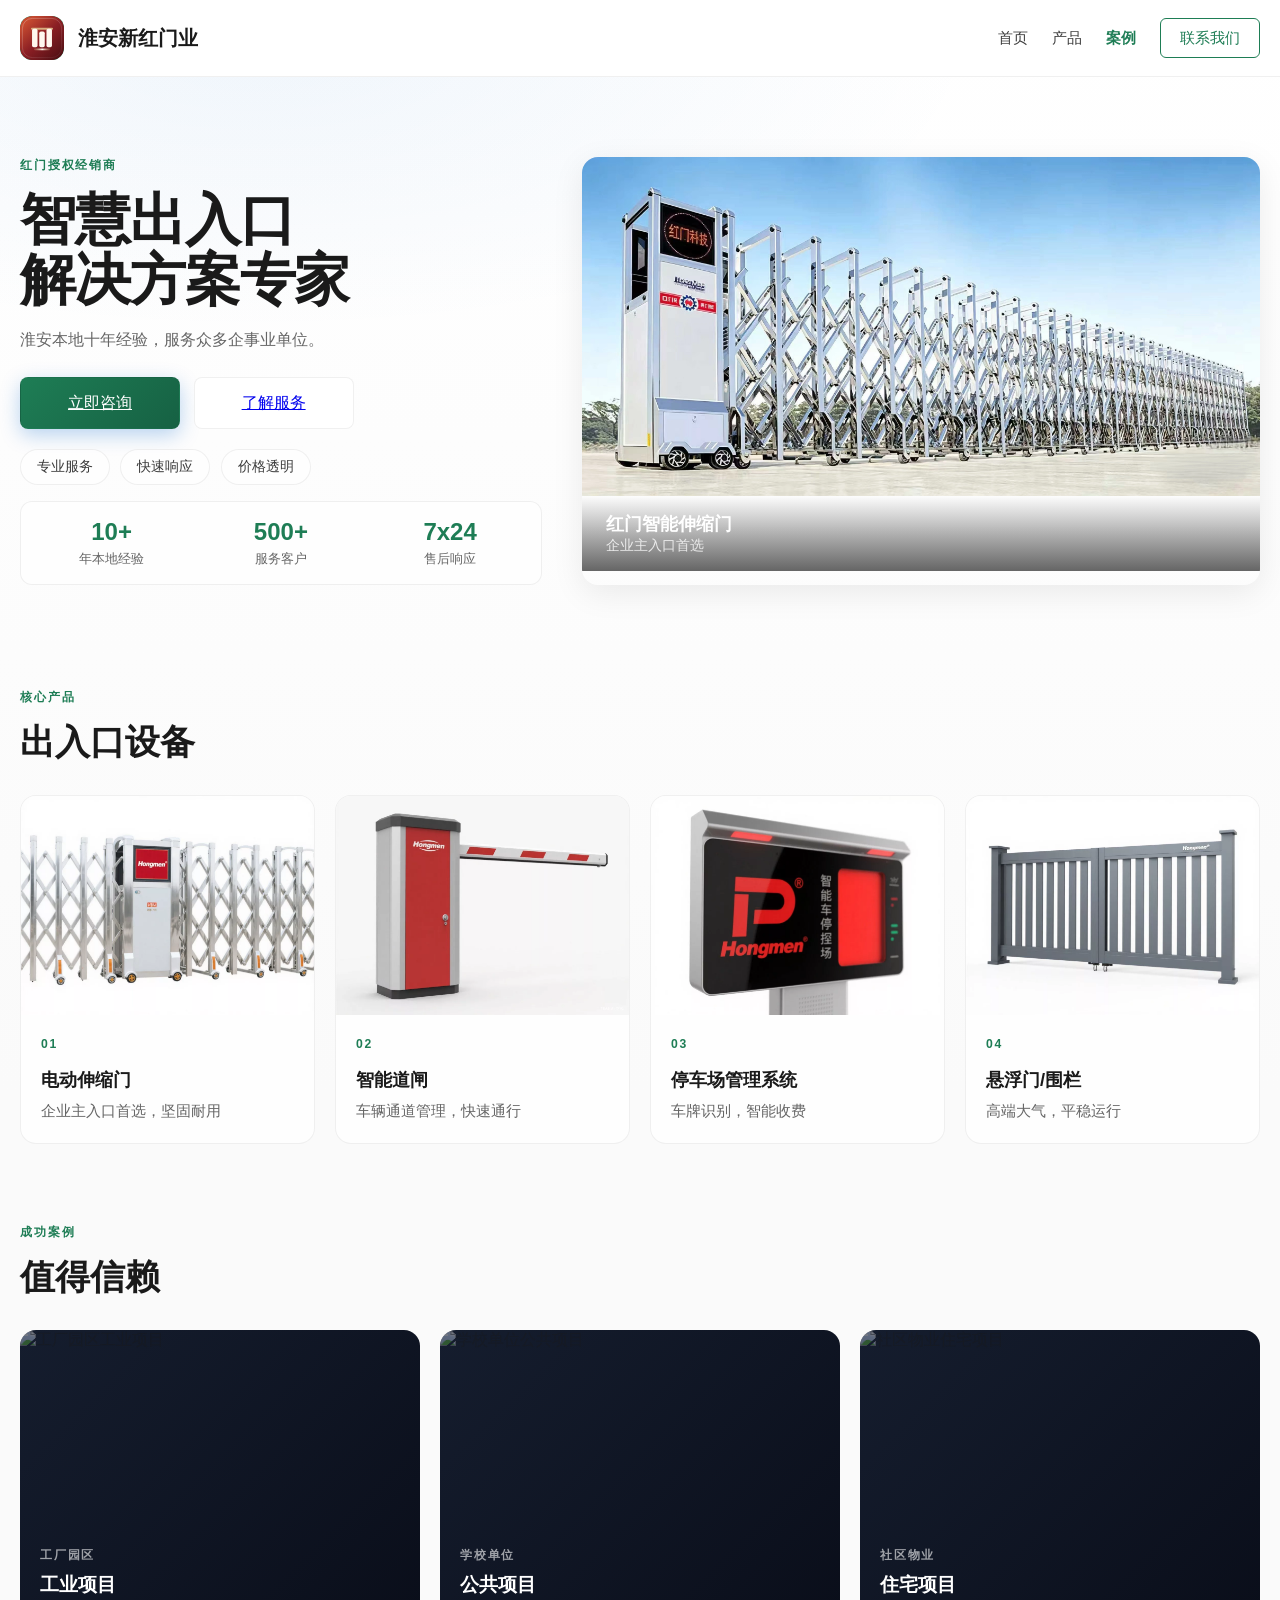
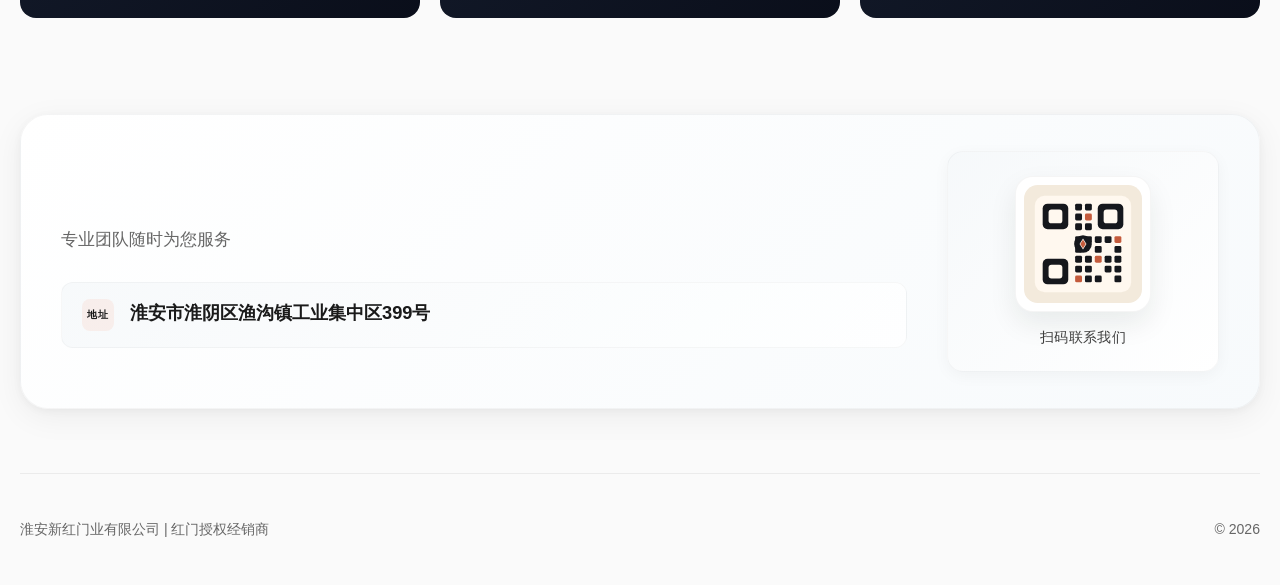
==== commit 78e89ea8: "Backup before UI optimization" ====
--- a/index.html
+++ b/index.html
@@ -178,7 +178,7 @@
           <div class="home-case-grid">
             <article class="home-case-card" data-reveal>
               <div class="home-case-visual">
-                <img src="./assets/placeholders/page-home-case-factory.svg" alt="" width="1200" height="800" loading="lazy" />
+                <img src="https://trae-api-cn.mchost.guru/api/ide/v1/text_to_image?prompt=modern%20industrial%20factory%20park%20with%20automatic%20gates%20and%20fencing%20system%2C%20clean%20and%20organized%2C%20professional%20industrial%20security%20equipment&image_size=landscape_4_3" alt="工厂园区工业项目" width="1200" height="800" loading="lazy" />
               </div>
               <div class="home-case-body">
                 <span>工厂园区</span>
@@ -187,7 +187,7 @@
             </article>
             <article class="home-case-card" data-reveal>
               <div class="home-case-visual">
-                <img src="./assets/placeholders/page-home-case-campus.svg" alt="" width="1200" height="800" loading="lazy" />
+                <img src="https://trae-api-cn.mchost.guru/api/ide/v1/text_to_image?prompt=beautiful%20modern%20school%20campus%20with%20elegant%20entrance%20gate%2C%20educational%20building%2C%20well-maintained%20lawn%2C%20professional%20security%20gates&image_size=landscape_4_3" alt="学校单位公共项目" width="1200" height="800" loading="lazy" />
               </div>
               <div class="home-case-body">
                 <span>学校单位</span>
@@ -196,7 +196,7 @@
             </article>
             <article class="home-case-card" data-reveal>
               <div class="home-case-visual">
-                <img src="./assets/placeholders/page-home-case-community.svg" alt="" width="1200" height="800" loading="lazy" />
+                <img src="https://trae-api-cn.mchost.guru/api/ide/v1/text_to_image?prompt=modern%20residential%20community%20with%20automatic%20sliding%20gates%2C%20luxury%20apartment%20buildings%2C%20green%20landscaping%2C%20property%20management%20security%20system&image_size=landscape_4_3" alt="社区物业住宅项目" width="1200" height="800" loading="lazy" />
               </div>
               <div class="home-case-body">
                 <span>社区物业</span>
@@ -217,27 +217,12 @@
                 <span>地址</span>
                 <strong data-field="address" class="address-single-line"></strong>
               </article>
-              <div class="home-contact-qr-panel">
-                <span class="qr-label">微信</span>
-                <div class="home-qr-card">
-                  <img src="./assets/placeholders/page-contact-qr.svg" alt="微信二维码" width="150" height="150" loading="lazy" />
-                </div>
-              </div>
-              <a class="home-contact-primary" data-link="hotline" href="#contact" aria-label="点击拨打">
-                <svg width="22" height="22" viewBox="0 0 24 24" fill="none" stroke="currentColor" stroke-width="2" stroke-linecap="round" stroke-linejoin="round" aria-hidden="true">
-                  <path d="M22 16.92v3a2 2 0 0 1-2.18 2 19.79 19.79 0 0 1-8.63-3.07 19.5 19.79 0 0 1-6-6 19.79 19.79 0 0 1-3.07-8.67A2 2 0 0 1 4.11 2h3a2 2 0 0 1 2 1.72 12.84 12.84 0 0 0 .7 2.81 2 2 0 0 1-.45 2.11L8.09 9.91a16 16 0 0 0 6 6l1.27-1.27a2 2 0 0 1 2.11-.45 12.84 12.84 0 0 0 2.81.7A2 2 0 0 1 22 16.92z"/>
-                </svg>
-                <span>点击拨打</span>
-              </a>
             </div>
-            <aside class="home-contact-cert">
-              <div class="cert-image-wrapper">
-                <img src="./assets/generated/authorization-cert.webp" alt="红门授权证书" width="360" height="270" loading="lazy" />
-                <div class="cert-overlay">
-                  <span>示例图片</span>
-                </div>
-              </div>
-              <span>红门授权经销商</span>
+            <aside class="home-contact-qr">
+              <div class="home-qr-card">
+                <img src="./assets/placeholders/page-contact-qr.svg" alt="微信二维码" width="150" height="150" loading="lazy" />
+              </div>
+              <span>扫码联系我们</span>
             </aside>
           </div>
         </section>
--- a/styles.css
+++ b/styles.css
@@ -452,52 +452,68 @@
 
 .home-contact-panel {
   display: grid;
-  grid-template-columns: minmax(0, 1fr) 22rem;
-  gap: 1.2rem;
-  align-items: end;
-  padding: 1rem 1.15rem;
-  border-radius: 24px;
-  background: linear-gradient(180deg, rgba(247, 250, 247, 0.98), rgba(255, 255, 255, 0.98));
-  box-shadow: var(--shadow-soft);
+  grid-template-columns: minmax(0, 1fr) 17rem;
+  gap: 2.5rem;
+  align-items: center;
+  padding: 2.25rem 2.5rem;
+  border-radius: 28px;
+  background: linear-gradient(135deg, rgba(255, 255, 255, 0.98), rgba(247, 250, 252, 0.98));
+  box-shadow: 0 8px 32px rgba(0, 0, 0, 0.06), 0 2px 8px rgba(0, 0, 0, 0.04);
+  border: 1px solid rgba(0, 0, 0, 0.04);
 }
 
 .home-contact-main {
   display: grid;
-  gap: 0.65rem;
+  gap: 1.75rem;
   min-width: 0;
 }
 
 .home-contact-heading {
-  margin-bottom: 0.05rem;
+  margin-bottom: 0;
   max-width: 32rem;
 }
 
 .home-contact-heading h2 {
   margin: 0;
-  font-size: clamp(1.9rem, 2.7vw, 2.3rem);
-  line-height: 1.12;
+  font-size: clamp(2rem, 3vw, 2.5rem);
+  line-height: 1.1;
+  background: linear-gradient(135deg, var(--ink-900), var(--ink-700));
+  -webkit-background-clip: text;
+  -webkit-text-fill-color: transparent;
+  background-clip: text;
 }
 
 .home-contact-heading p {
-  margin: 0.35rem 0 0;
+  margin: 0.65rem 0 0;
   color: var(--ink-500);
-  line-height: 1.55;
+  font-size: 1.05rem;
+  line-height: 1.6;
 }
 
 .home-contact-item {
   display: flex;
-  align-items: center;
-  gap: 0.5rem;
-  padding: 0;
+  align-items: flex-start;
+  gap: 1rem;
+  padding: 1rem 1.25rem;
+  background: linear-gradient(135deg, rgba(245, 248, 250, 0.8), rgba(255, 255, 255, 0.8));
+  border-radius: 12px;
+  border: 1px solid rgba(0, 0, 0, 0.03);
 }
 
 .home-contact-item span {
-  display: inline;
-  font-size: 0.72rem;
+  display: inline-flex;
+  align-items: center;
+  justify-content: center;
+  width: 2rem;
+  height: 2rem;
+  font-size: 0.65rem;
   font-weight: 700;
-  letter-spacing: 0.12em;
+  letter-spacing: 0.08em;
   text-transform: uppercase;
-  color: var(--ink-500);
+  color: var(--accent);
+  background: rgba(255, 102, 51, 0.08);
+  border-radius: 8px;
+  flex-shrink: 0;
 }
 
 .home-contact-cert span {
@@ -507,6 +523,38 @@
   letter-spacing: 0.12em;
   text-transform: uppercase;
   color: var(--ink-500);
+}
+
+.home-contact-qr {
+  display: flex;
+  flex-direction: column;
+  align-items: center;
+  gap: 1rem;
+  padding: 1.5rem;
+  background: linear-gradient(135deg, rgba(245, 248, 250, 0.9), rgba(255, 255, 255, 0.9));
+  border-radius: 16px;
+  border: 1px solid rgba(0, 0, 0, 0.03);
+  box-shadow: 0 4px 16px rgba(0, 0, 0, 0.04);
+}
+
+.home-contact-qr span {
+  font-size: 0.9rem;
+  font-weight: 500;
+  color: var(--ink-600);
+  letter-spacing: 0.02em;
+}
+
+.home-qr-card {
+  padding: 0.75rem;
+  background: #ffffff;
+  border-radius: 12px;
+  box-shadow: 0 2px 8px rgba(0, 0, 0, 0.06);
+  border: 1px solid rgba(0, 0, 0, 0.04);
+}
+
+.home-qr-card img {
+  display: block;
+  border-radius: 8px;
 }
 
 .home-contact-item strong {
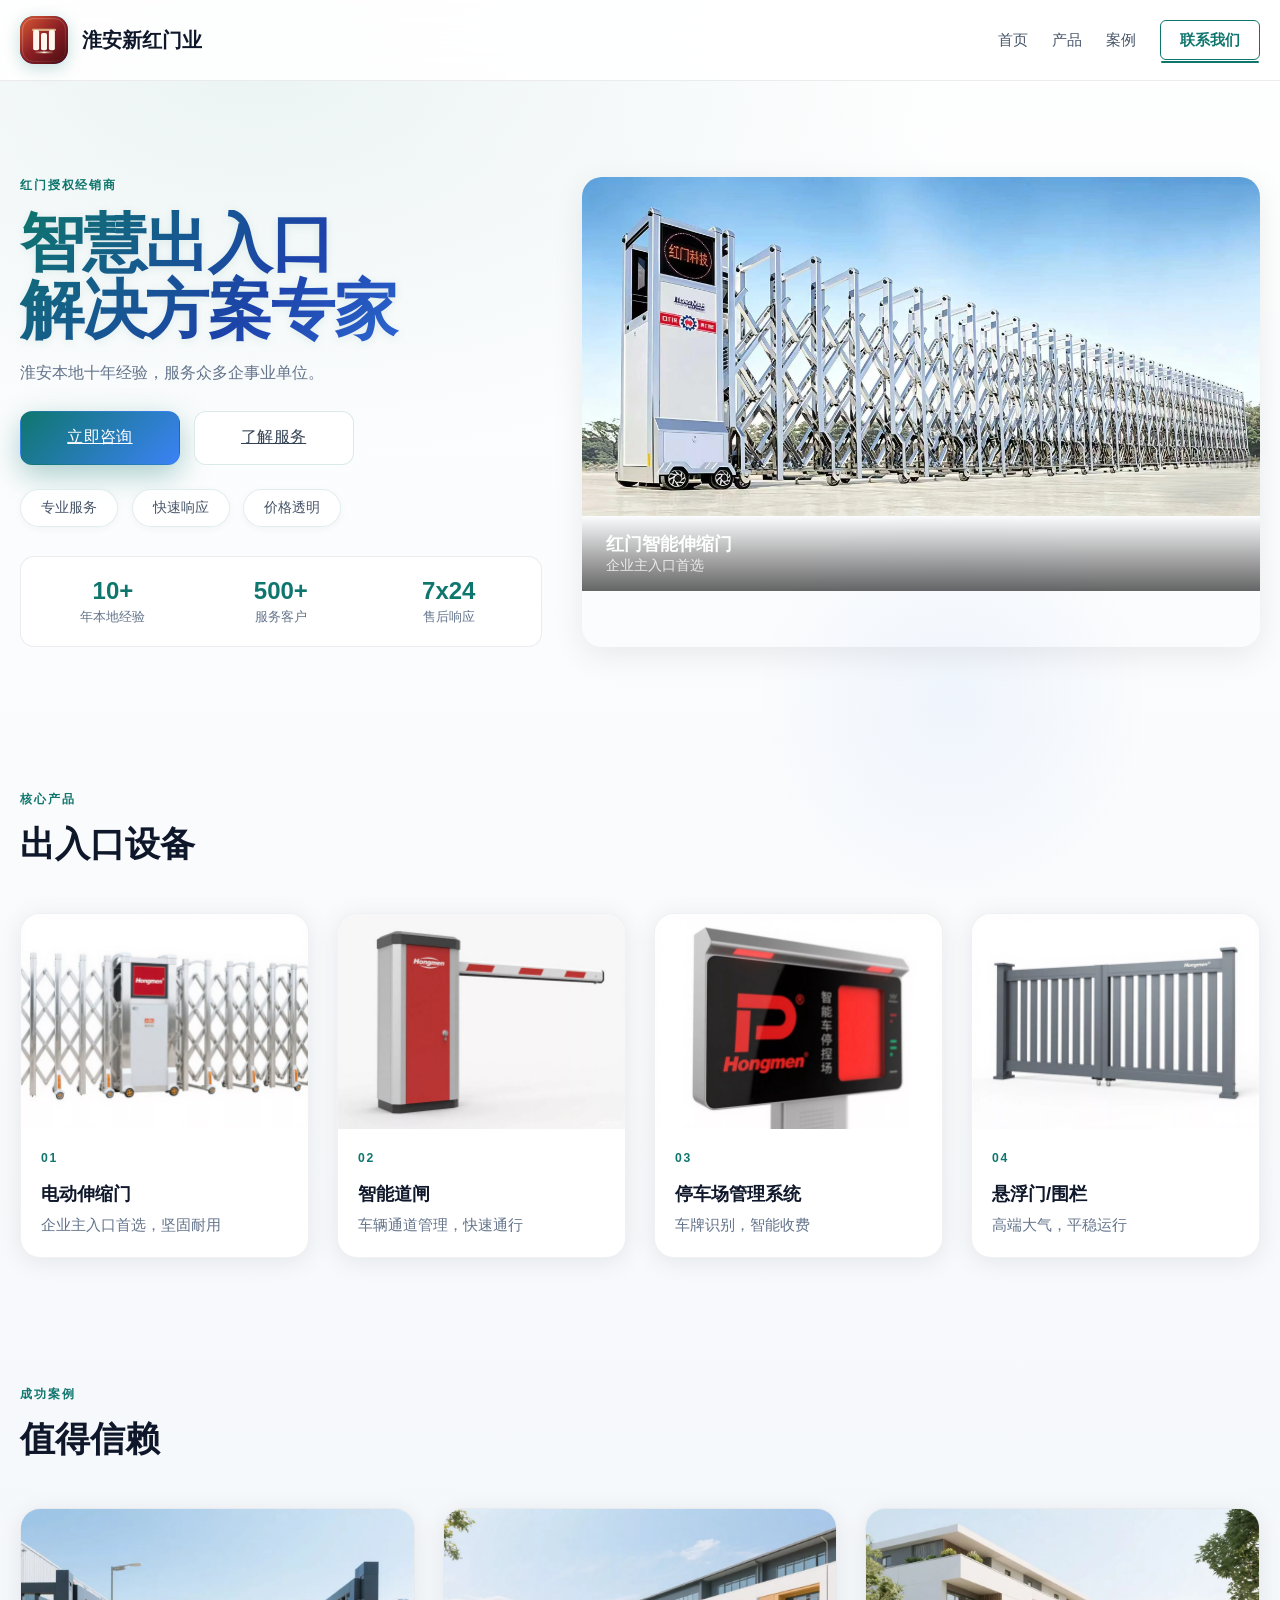
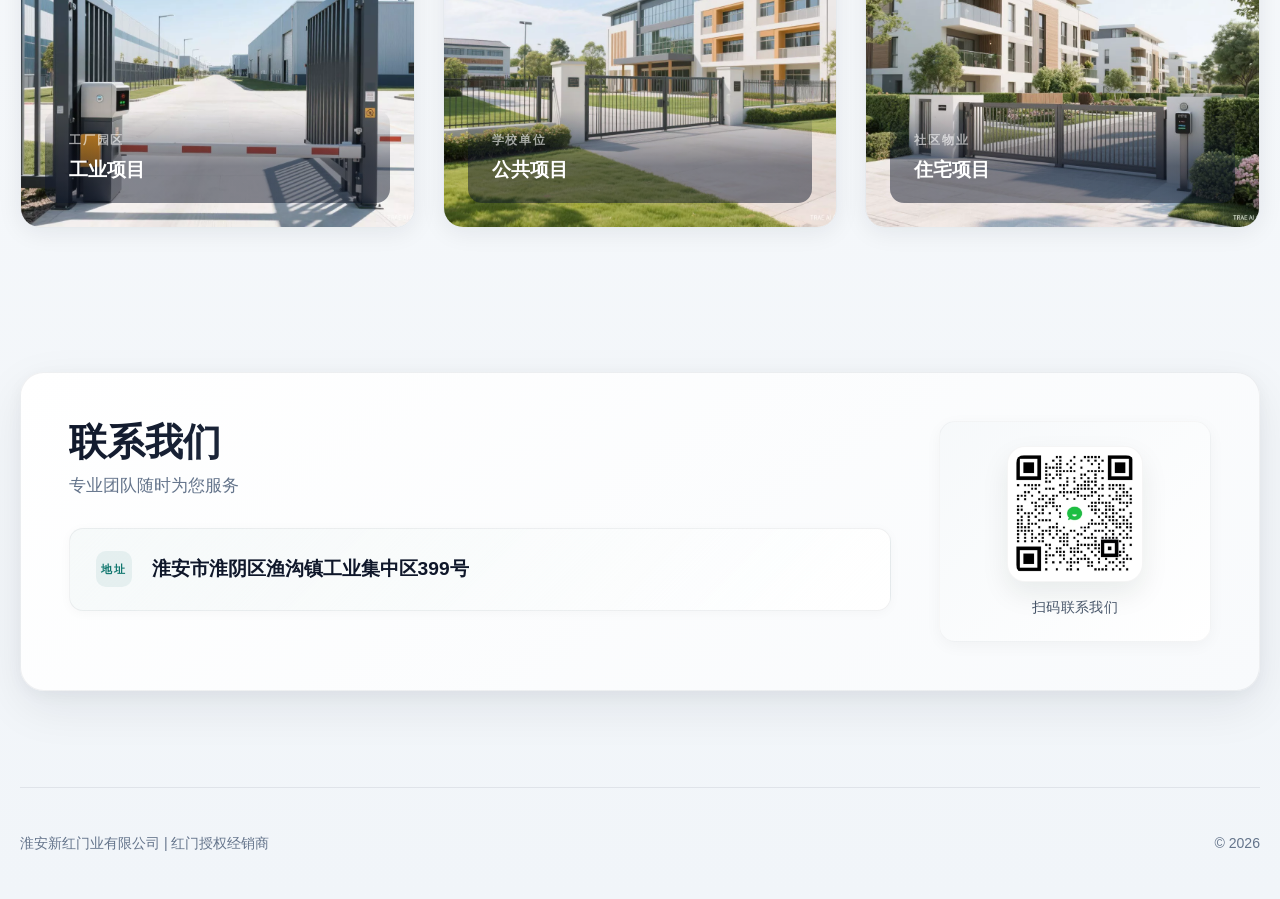
==== commit c9821b01: "opt: 优化展示效果" ====
--- a/index.html
+++ b/index.html
@@ -178,7 +178,7 @@
           <div class="home-case-grid">
             <article class="home-case-card" data-reveal>
               <div class="home-case-visual">
-                <img src="https://trae-api-cn.mchost.guru/api/ide/v1/text_to_image?prompt=modern%20industrial%20factory%20park%20with%20automatic%20gates%20and%20fencing%20system%2C%20clean%20and%20organized%2C%20professional%20industrial%20security%20equipment&image_size=landscape_4_3" alt="工厂园区工业项目" width="1200" height="800" loading="lazy" />
+                <img src="./assets/placeholders/case1.webp" alt="工厂园区工业项目" width="1200" height="800" loading="lazy" />
               </div>
               <div class="home-case-body">
                 <span>工厂园区</span>
@@ -187,7 +187,7 @@
             </article>
             <article class="home-case-card" data-reveal>
               <div class="home-case-visual">
-                <img src="https://trae-api-cn.mchost.guru/api/ide/v1/text_to_image?prompt=beautiful%20modern%20school%20campus%20with%20elegant%20entrance%20gate%2C%20educational%20building%2C%20well-maintained%20lawn%2C%20professional%20security%20gates&image_size=landscape_4_3" alt="学校单位公共项目" width="1200" height="800" loading="lazy" />
+                <img src="./assets/placeholders/case2.webp" alt="学校单位公共项目" width="1200" height="800" loading="lazy" />
               </div>
               <div class="home-case-body">
                 <span>学校单位</span>
@@ -196,7 +196,7 @@
             </article>
             <article class="home-case-card" data-reveal>
               <div class="home-case-visual">
-                <img src="https://trae-api-cn.mchost.guru/api/ide/v1/text_to_image?prompt=modern%20residential%20community%20with%20automatic%20sliding%20gates%2C%20luxury%20apartment%20buildings%2C%20green%20landscaping%2C%20property%20management%20security%20system&image_size=landscape_4_3" alt="社区物业住宅项目" width="1200" height="800" loading="lazy" />
+                <img src="./assets/placeholders/case3.webp" alt="社区物业住宅项目" width="1200" height="800" loading="lazy" />
               </div>
               <div class="home-case-body">
                 <span>社区物业</span>
@@ -220,7 +220,7 @@
             </div>
             <aside class="home-contact-qr">
               <div class="home-qr-card">
-                <img src="./assets/placeholders/page-contact-qr.svg" alt="微信二维码" width="150" height="150" loading="lazy" />
+                <img src="./assets/placeholders/wechat.png" alt="微信二维码" width="150" height="150" loading="lazy" />
               </div>
               <span>扫码联系我们</span>
             </aside>
--- a/styles.css
+++ b/styles.css
@@ -1,14 +1,23 @@
 :root {
-  --brand-primary: #1e7d55;
-  --brand-primary-dark: #166143;
-  --ink-900: #1a1a1a;
-  --ink-600: #3d3d3d;
-  --ink-500: #666666;
-  --paper-50: #fafafa;
-  --line: rgba(0, 0, 0, 0.06);
-  --shadow-soft: 0 4px 20px rgba(0, 0, 0, 0.06);
-  --radius-lg: 16px;
-  --radius-md: 12px;
+  --brand-primary: #0f766e;
+  --brand-primary-dark: #0d9488;
+  --brand-primary-light: #14b8a6;
+  --brand-accent: #3b82f6;
+  --brand-gradient: linear-gradient(135deg, #0f766e 0%, #3b82f6 100%);
+  --brand-gradient-hero: linear-gradient(135deg, #0f766e 0%, #1e40af 50%, #3b82f6 100%);
+  --ink-900: #0f172a;
+  --ink-700: #334155;
+  --ink-600: #475569;
+  --ink-500: #64748b;
+  --paper-50: #f8fafc;
+  --paper-100: #f1f5f9;
+  --line: rgba(15, 23, 42, 0.08);
+  --shadow-soft: 0 4px 20px rgba(15, 23, 42, 0.06);
+  --shadow-card: 0 4px 24px rgba(15, 23, 42, 0.08);
+  --shadow-card-hover: 0 12px 40px rgba(15, 118, 110, 0.15);
+  --radius-lg: 20px;
+  --radius-md: 14px;
+  --radius-sm: 10px;
   --space-4: 1rem;
   --max-width: 1440px;
   --font-display: "PingFang SC", "Hiragino Sans GB", "Microsoft YaHei", sans-serif;
@@ -52,9 +61,15 @@
   position: sticky;
   top: 0;
   z-index: 100;
-  background: rgba(255, 255, 255, 0.95);
-  backdrop-filter: blur(20px);
+  background: rgba(255, 255, 255, 0.88);
+  backdrop-filter: blur(24px);
   border-bottom: 1px solid var(--line);
+  transition: all 300ms cubic-bezier(0.4, 0, 0.2, 1);
+}
+
+.site-header.scrolled {
+  background: rgba(255, 255, 255, 0.96);
+  box-shadow: 0 2px 20px rgba(15, 23, 42, 0.06);
 }
 
 .nav-wrap {
@@ -78,11 +93,18 @@
 }
 
 .brand-mark {
-  width: 2.75rem;
-  height: 2.75rem;
+  width: 3rem;
+  height: 3rem;
   border-radius: var(--radius-md);
   overflow: hidden;
-  background: linear-gradient(135deg, var(--brand-primary), var(--brand-primary-dark));
+  background: var(--brand-gradient);
+  box-shadow: 0 4px 16px rgba(15, 118, 110, 0.25);
+  transition: transform 200ms ease, box-shadow 200ms ease;
+}
+
+.brand:hover .brand-mark {
+  transform: scale(1.05);
+  box-shadow: 0 6px 20px rgba(15, 118, 110, 0.35);
 }
 
 .brand-mark img {
@@ -115,11 +137,29 @@
 .site-nav a:hover,
 .site-nav a:focus,
 .site-nav a:active {
+  position: relative;
   color: var(--ink-600);
   font-size: 0.92rem;
   font-weight: 500;
   text-decoration: none !important;
   transition: color 200ms ease;
+}
+
+.site-nav a::after {
+  content: '';
+  position: absolute;
+  bottom: -4px;
+  left: 0;
+  width: 0;
+  height: 2px;
+  background: var(--brand-primary);
+  border-radius: 1px;
+  transition: width 200ms ease;
+}
+
+.site-nav a:hover::after,
+.site-nav a.is-current::after {
+  width: 100%;
 }
 
 .site-nav a.is-current,
@@ -158,7 +198,7 @@
 
 .page-home {
   position: relative;
-  background: linear-gradient(180deg, #ffffff 0%, var(--paper-50) 50%);
+  background: linear-gradient(180deg, #ffffff 0%, var(--paper-50) 40%, var(--paper-100) 100%);
 }
 
 .page-home::before {
@@ -167,8 +207,19 @@
   top: 0;
   left: 0;
   right: 0;
-  height: 50vh;
-  background: radial-gradient(ellipse at 20% 10%, rgba(0, 102, 204, 0.06) 0%, transparent 50%);
+  height: 70vh;
+  background: radial-gradient(ellipse at 20% 10%, rgba(15, 118, 110, 0.08) 0%, transparent 50%);
+  pointer-events: none;
+}
+
+.page-home::after {
+  content: "";
+  position: absolute;
+  top: 20%;
+  right: 10%;
+  width: 400px;
+  height: 400px;
+  background: radial-gradient(circle, rgba(59, 130, 246, 0.06) 0%, transparent 70%);
   pointer-events: none;
 }
 
@@ -178,7 +229,7 @@
 }
 
 .home-hero {
-  padding: 5rem 0 4rem;
+  padding: 6rem 0 5rem;
 }
 
 .home-hero-grid {
@@ -205,10 +256,15 @@
 
 .home-title {
   margin: 0;
-  font-size: clamp(2.2rem, 4.5vw, 3.5rem);
+  font-size: clamp(2.5rem, 5vw, 4rem);
   font-weight: 700;
-  line-height: 1.08;
+  line-height: 1.05;
   letter-spacing: -0.02em;
+  background: var(--brand-gradient-hero);
+  -webkit-background-clip: text;
+  -webkit-text-fill-color: transparent;
+  background-clip: text;
+  text-shadow: 0 2px 10px rgba(15, 118, 110, 0.1);
 }
 
 .home-hero-text {
@@ -230,43 +286,67 @@
   align-items: center;
   justify-content: center;
   min-width: 10rem;
-  min-height: 3.25rem;
-  padding: 0.85rem 1.6rem;
-  border-radius: 8px;
+  min-height: 3.4rem;
+  padding: 0.9rem 1.8rem;
+  border-radius: 12px;
   border: 1px solid transparent;
   font-weight: 500;
-  transition: transform 200ms ease;
+  font-size: 1rem;
+  letter-spacing: 0.02em;
+  transition: all 250ms cubic-bezier(0.4, 0, 0.2, 1);
 }
 
 .button:hover {
-  transform: translateY(-1px);
+  transform: translateY(-2px);
 }
 
 .button-primary {
   color: #ffffff;
-  background: linear-gradient(135deg, var(--brand-primary), var(--brand-primary-dark));
-  box-shadow: 0 6px 20px rgba(0, 102, 204, 0.28);
+  background: var(--brand-gradient);
+  box-shadow: 0 10px 30px rgba(15, 118, 110, 0.35);
+}
+
+.button-primary:hover {
+  box-shadow: 0 14px 40px rgba(15, 118, 110, 0.45);
 }
 
 .button-secondary {
-  border-color: var(--line);
-  background: rgba(255, 255, 255, 0.85);
+  border-color: rgba(15, 118, 110, 0.15);
+  background: rgba(255, 255, 255, 0.95);
+  color: var(--ink-700);
+}
+
+.button-secondary:hover {
+  border-color: var(--brand-primary);
+  background: #ffffff;
+  color: var(--brand-primary);
 }
 
 .home-badges {
   display: flex;
   flex-wrap: wrap;
-  gap: 0.65rem;
-  margin-top: 1.25rem;
+  gap: 0.85rem;
+  margin-top: 1.5rem;
 }
 
 .home-badges span {
-  padding: 0.5rem 1rem;
-  border: 1px solid var(--line);
+  display: inline-flex;
+  align-items: center;
+  padding: 0.55rem 1.25rem;
+  border: 1px solid rgba(15, 118, 110, 0.12);
   border-radius: 999px;
   color: var(--ink-600);
   font-size: 0.85rem;
-  background: rgba(255, 255, 255, 0.6);
+  font-weight: 500;
+  background: rgba(255, 255, 255, 0.85);
+  box-shadow: 0 2px 8px rgba(15, 23, 42, 0.04);
+  transition: all 200ms ease;
+}
+
+.home-badges span:hover {
+  background: rgba(15, 118, 110, 0.08);
+  border-color: rgba(15, 118, 110, 0.2);
+  transform: translateY(-1px);
 }
 
 .home-hero-visual {
@@ -303,12 +383,12 @@
 
 .home-hero-stats-inline {
   display: flex;
-  gap: 1.25rem;
-  margin-top: 1rem;
-  padding: 1rem;
+  gap: 1.5rem;
+  margin-top: 1.8rem;
+  padding: 1.25rem;
   border: 1px solid var(--line);
   border-radius: var(--radius-md);
-  background: rgba(255, 255, 255, 0.6);
+  background: rgba(255, 255, 255, 0.85);
 }
 
 .home-hero-stats-inline .stat-item {
@@ -331,11 +411,11 @@
 }
 
 .home-showcase {
-  padding: 2.5rem 0;
+  padding: 4rem 0;
 }
 
 .home-section-heading {
-  margin-bottom: 2rem;
+  margin-bottom: 3rem;
 }
 
 .home-section-heading h2 {
@@ -348,17 +428,18 @@
 .home-product-grid {
   display: grid;
   grid-template-columns: repeat(4, minmax(0, 1fr));
-  gap: 1.25rem;
+  gap: 1.75rem;
 }
 
 .home-product-card {
   display: flex;
   flex-direction: column;
   overflow: hidden;
-  border: 1px solid var(--line);
+  border: 1px solid rgba(15, 23, 42, 0.06);
   border-radius: var(--radius-lg);
-  background: rgba(255, 255, 255, 0.8);
-  transition: transform 200ms ease, box-shadow 200ms ease;
+  background: #ffffff;
+  box-shadow: var(--shadow-card);
+  transition: all 300ms cubic-bezier(0.4, 0, 0.2, 1);
 }
 
 .product-card-image {
@@ -370,6 +451,7 @@
   width: 100%;
   aspect-ratio: 4 / 3;
   object-fit: cover;
+  transition: transform 400ms ease;
 }
 
 .home-product-card-content {
@@ -377,8 +459,13 @@
 }
 
 .home-product-card:hover {
-  transform: translateY(-2px);
-  box-shadow: var(--shadow-soft);
+  transform: translateY(-6px);
+  box-shadow: var(--shadow-card-hover);
+  border-color: rgba(15, 118, 110, 0.15);
+}
+
+.home-product-card:hover .product-card-image img {
+  transform: scale(1.05);
 }
 
 .home-product-card .card-label {
@@ -404,33 +491,44 @@
 .home-case-grid {
   display: grid;
   grid-template-columns: repeat(3, minmax(0, 1fr));
-  gap: 1.25rem;
+  gap: 1.75rem;
 }
 
 .home-case-card {
   position: relative;
   overflow: hidden;
-  min-height: 18rem;
+  min-height: 20rem;
   border-radius: var(--radius-lg);
+  border: 1px solid rgba(15, 23, 42, 0.06);
+  box-shadow: var(--shadow-card);
+  transition: all 300ms cubic-bezier(0.4, 0, 0.2, 1);
+}
+
+.home-case-card:hover {
+  transform: translateY(-4px);
+  box-shadow: var(--shadow-card-hover);
 }
 
 .home-case-visual {
   position: absolute;
   inset: 0;
-  background: linear-gradient(135deg, #151d2e, #0a0e1a);
 }
 
 .home-case-visual img {
   width: 100%;
   height: 100%;
   object-fit: cover;
-  opacity: 0.4;
+  opacity: 1;
+  transition: opacity 350ms ease, transform 500ms ease;
 }
 
 .home-case-body {
   position: absolute;
-  inset: auto 1.25rem 1.25rem;
+  inset: auto 1.5rem 1.5rem;
   color: #ffffff;
+  padding: 1.25rem 1.5rem;
+  background: linear-gradient(180deg, transparent 0%, rgba(15, 23, 42, 0.5) 60%);
+  border-radius: var(--radius-md);
 }
 
 .home-case-body span {
@@ -446,20 +544,25 @@
   font-weight: 600;
 }
 
+.home-case-card:hover .home-case-visual img {
+  opacity: 0.9;
+  transform: scale(1.02);
+}
+
 .home-contact {
-  padding: 3.5rem 0 4rem;
+  padding: 5rem 0 6rem;
 }
 
 .home-contact-panel {
   display: grid;
   grid-template-columns: minmax(0, 1fr) 17rem;
-  gap: 2.5rem;
-  align-items: center;
-  padding: 2.25rem 2.5rem;
-  border-radius: 28px;
-  background: linear-gradient(135deg, rgba(255, 255, 255, 0.98), rgba(247, 250, 252, 0.98));
-  box-shadow: 0 8px 32px rgba(0, 0, 0, 0.06), 0 2px 8px rgba(0, 0, 0, 0.04);
-  border: 1px solid rgba(0, 0, 0, 0.04);
+  gap: 3rem;
+  align-items: start;
+  padding: 3rem;
+  border-radius: 24px;
+  background: linear-gradient(145deg, #ffffff 0%, var(--paper-50) 100%);
+  box-shadow: 0 16px 48px rgba(15, 23, 42, 0.08), 0 4px 16px rgba(15, 23, 42, 0.04);
+  border: 1px solid rgba(15, 23, 42, 0.06);
 }
 
 .home-contact-main {
@@ -492,27 +595,34 @@
 
 .home-contact-item {
   display: flex;
-  align-items: flex-start;
-  gap: 1rem;
-  padding: 1rem 1.25rem;
-  background: linear-gradient(135deg, rgba(245, 248, 250, 0.8), rgba(255, 255, 255, 0.8));
-  border-radius: 12px;
-  border: 1px solid rgba(0, 0, 0, 0.03);
+  align-items: center;
+  gap: 1.25rem;
+  padding: 1.4rem 1.6rem;
+  background: linear-gradient(135deg, rgba(15, 118, 110, 0.03) 0%, rgba(255, 255, 255, 0.95) 100%);
+  border-radius: var(--radius-md);
+  border: 1px solid rgba(15, 23, 42, 0.06);
+  box-shadow: 0 2px 12px rgba(15, 23, 42, 0.03);
+  transition: all 200ms ease;
+}
+
+.home-contact-item:hover {
+  background: linear-gradient(135deg, rgba(15, 118, 110, 0.05) 0%, rgba(255, 255, 255, 0.98) 100%);
+  box-shadow: 0 4px 16px rgba(15, 23, 42, 0.05);
 }
 
 .home-contact-item span {
   display: inline-flex;
   align-items: center;
   justify-content: center;
-  width: 2rem;
-  height: 2rem;
-  font-size: 0.65rem;
+  width: 2.25rem;
+  height: 2.25rem;
+  font-size: 0.7rem;
   font-weight: 700;
-  letter-spacing: 0.08em;
+  letter-spacing: 0.1em;
   text-transform: uppercase;
-  color: var(--accent);
-  background: rgba(255, 102, 51, 0.08);
-  border-radius: 8px;
+  color: var(--brand-primary);
+  background: rgba(15, 118, 110, 0.08);
+  border-radius: var(--radius-sm);
   flex-shrink: 0;
 }
 
@@ -559,7 +669,7 @@
 
 .home-contact-item strong {
   display: inline;
-  font-size: 1.14rem;
+  font-size: 1.2rem;
   font-weight: 600;
   line-height: 1.5;
 }
@@ -623,6 +733,7 @@
   font-size: 1.02rem;
   font-weight: 600;
   letter-spacing: 0.04em;
+  white-space: nowrap;
 }
 
 .home-contact-cert {
@@ -686,14 +797,32 @@
 
 [data-reveal] {
   opacity: 0;
-  transform: translateY(20px);
-  transition: opacity 400ms ease, transform 400ms ease;
+  transform: translateY(24px);
+  transition: opacity 500ms cubic-bezier(0.4, 0, 0.2, 1), 
+              transform 500ms cubic-bezier(0.4, 0, 0.2, 1);
 }
 
 [data-reveal].is-visible {
   opacity: 1;
   transform: translateY(0);
 }
+
+.home-hero-copy [data-reveal] {
+  transition-delay: 100ms;
+}
+
+.home-hero-visual [data-reveal] {
+  transition-delay: 200ms;
+}
+
+.home-product-card:nth-child(1) [data-reveal] { transition-delay: 0ms; }
+.home-product-card:nth-child(2) [data-reveal] { transition-delay: 80ms; }
+.home-product-card:nth-child(3) [data-reveal] { transition-delay: 160ms; }
+.home-product-card:nth-child(4) [data-reveal] { transition-delay: 240ms; }
+
+.home-case-card:nth-child(1) [data-reveal] { transition-delay: 0ms; }
+.home-case-card:nth-child(2) [data-reveal] { transition-delay: 100ms; }
+.home-case-card:nth-child(3) [data-reveal] { transition-delay: 200ms; }
 
 @media (max-width: 980px) {
   .home-hero-grid {
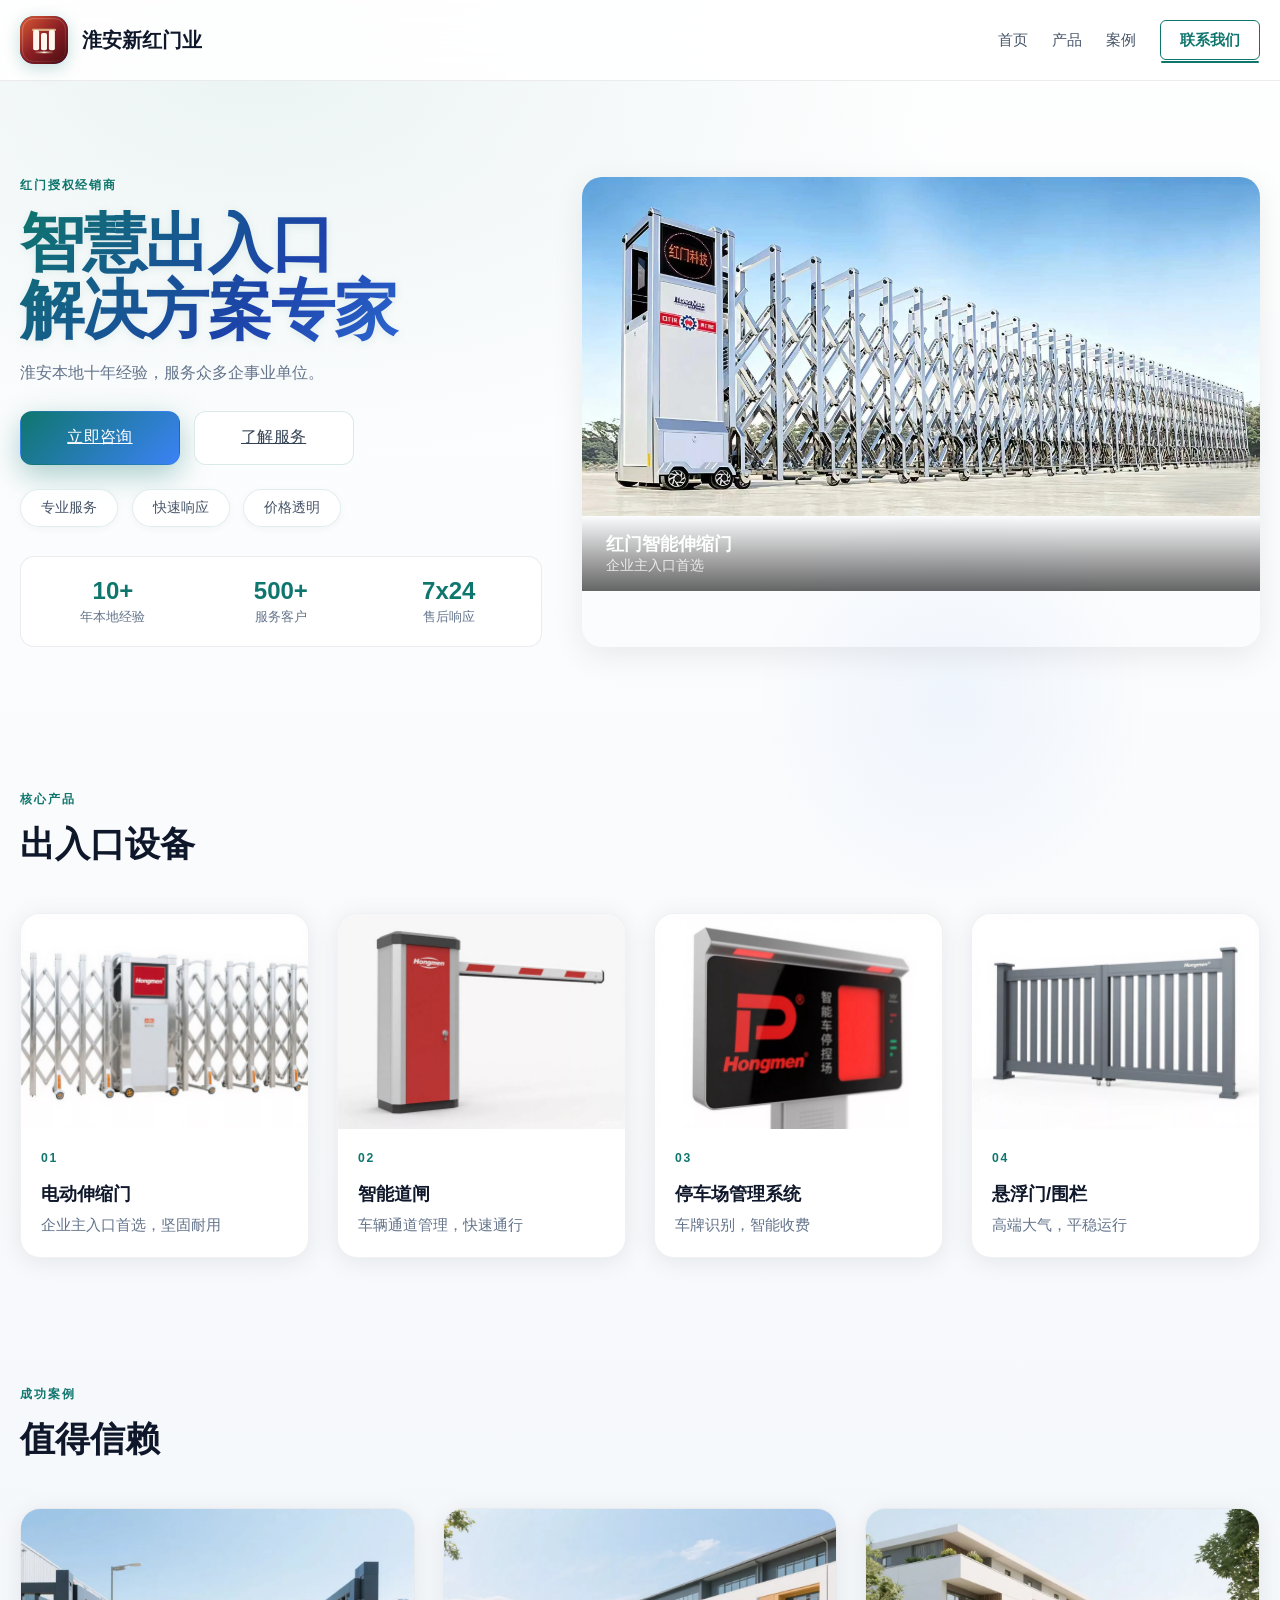
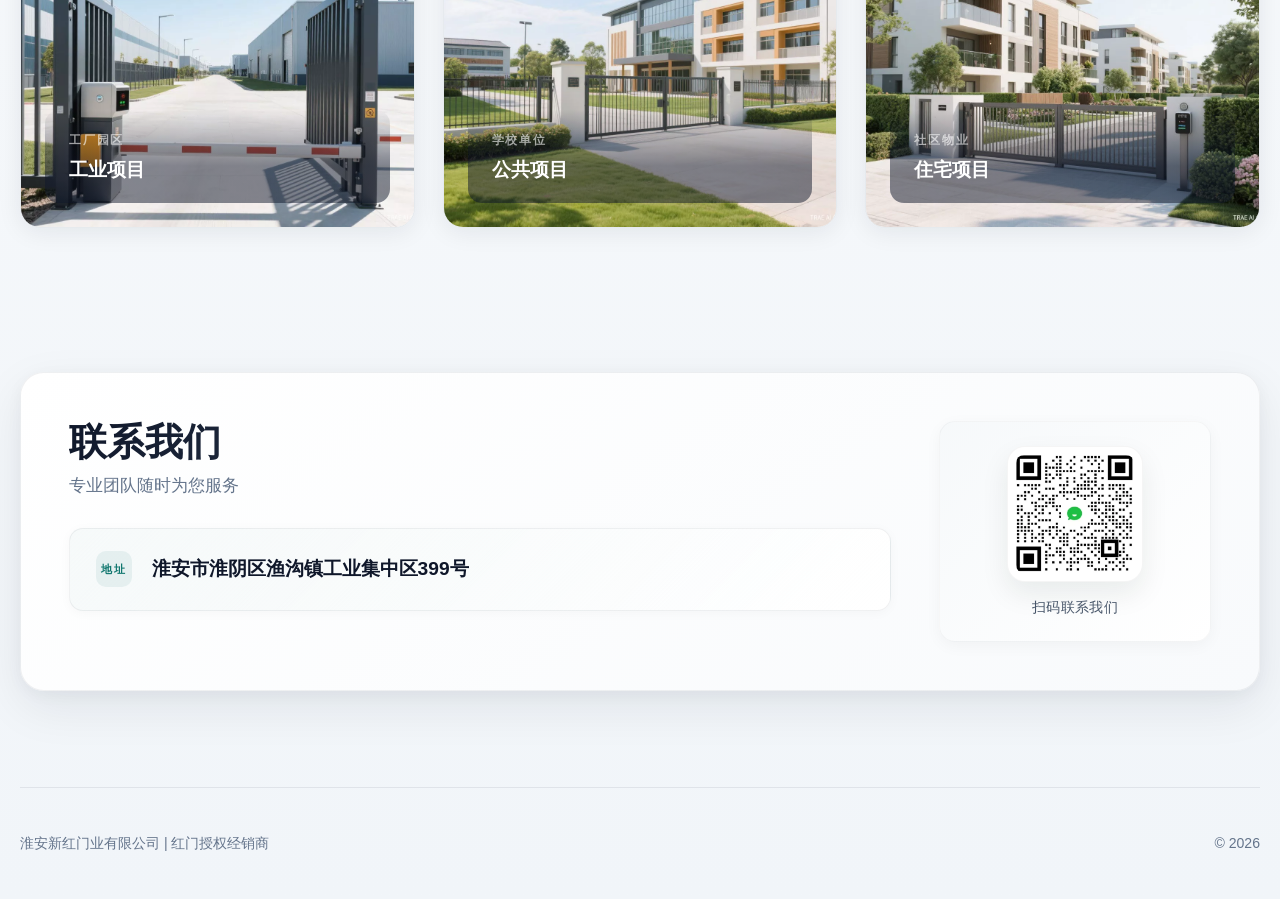
==== commit ec8b78b3: "优化静态资源" ====
--- a/index.html
+++ b/index.html
@@ -43,7 +43,6 @@
         "url": "https://www.xinhongmen.com/",
         "image": "https://www.xinhongmen.com/assets/hongmen1280x640.webp",
         "description": "红门授权经销商，提供红门电动伸缩门、智能道闸、停车场管理系统、门禁通道等出入口设备销售、安装与售后服务。",
-        "telephone": "+86-13122006501",
         "address": {
           "@type": "PostalAddress",
           "streetAddress": "淮安市淮阴区渔沟镇工业集中区399号",
@@ -220,9 +219,12 @@
             </div>
             <aside class="home-contact-qr">
               <div class="home-qr-card">
-                <img src="./assets/placeholders/wechat.png" alt="微信二维码" width="150" height="150" loading="lazy" />
-              </div>
-              <span>扫码联系我们</span>
+                <picture>
+                  <source srcset="./assets/placeholders/wechat.webp" type="image/webp" />
+                  <img src="./assets/placeholders/wechat.png" alt="微信二维码" width="150" height="150" loading="lazy" />
+                </picture>
+              </div>
+              <span data-field="qr-tip">扫码联系我们</span>
             </aside>
           </div>
         </section>
--- a/styles.css
+++ b/styles.css
@@ -675,9 +675,10 @@
 }
 
 .home-contact-item .address-single-line {
-  white-space: nowrap;
   overflow: hidden;
   text-overflow: ellipsis;
+  word-break: break-all;
+  white-space: normal;
 }
 
 .home-contact-qr-panel {
@@ -846,12 +847,24 @@
 }
 
 @media (min-width: 981px) {
-  .home-contact-item strong {
+  .home-contact-item strong:not(.address-single-line) {
     white-space: nowrap;
   }
 }
 
 @media (max-width: 720px) {
+  .home-hero {
+    padding: 3.5rem 0 3rem;
+  }
+
+  .home-showcase {
+    padding: 2.5rem 0;
+  }
+
+  .home-contact {
+    padding: 3rem 0 3.5rem;
+  }
+
   .nav-wrap {
     padding: 0.85rem 0;
   }
